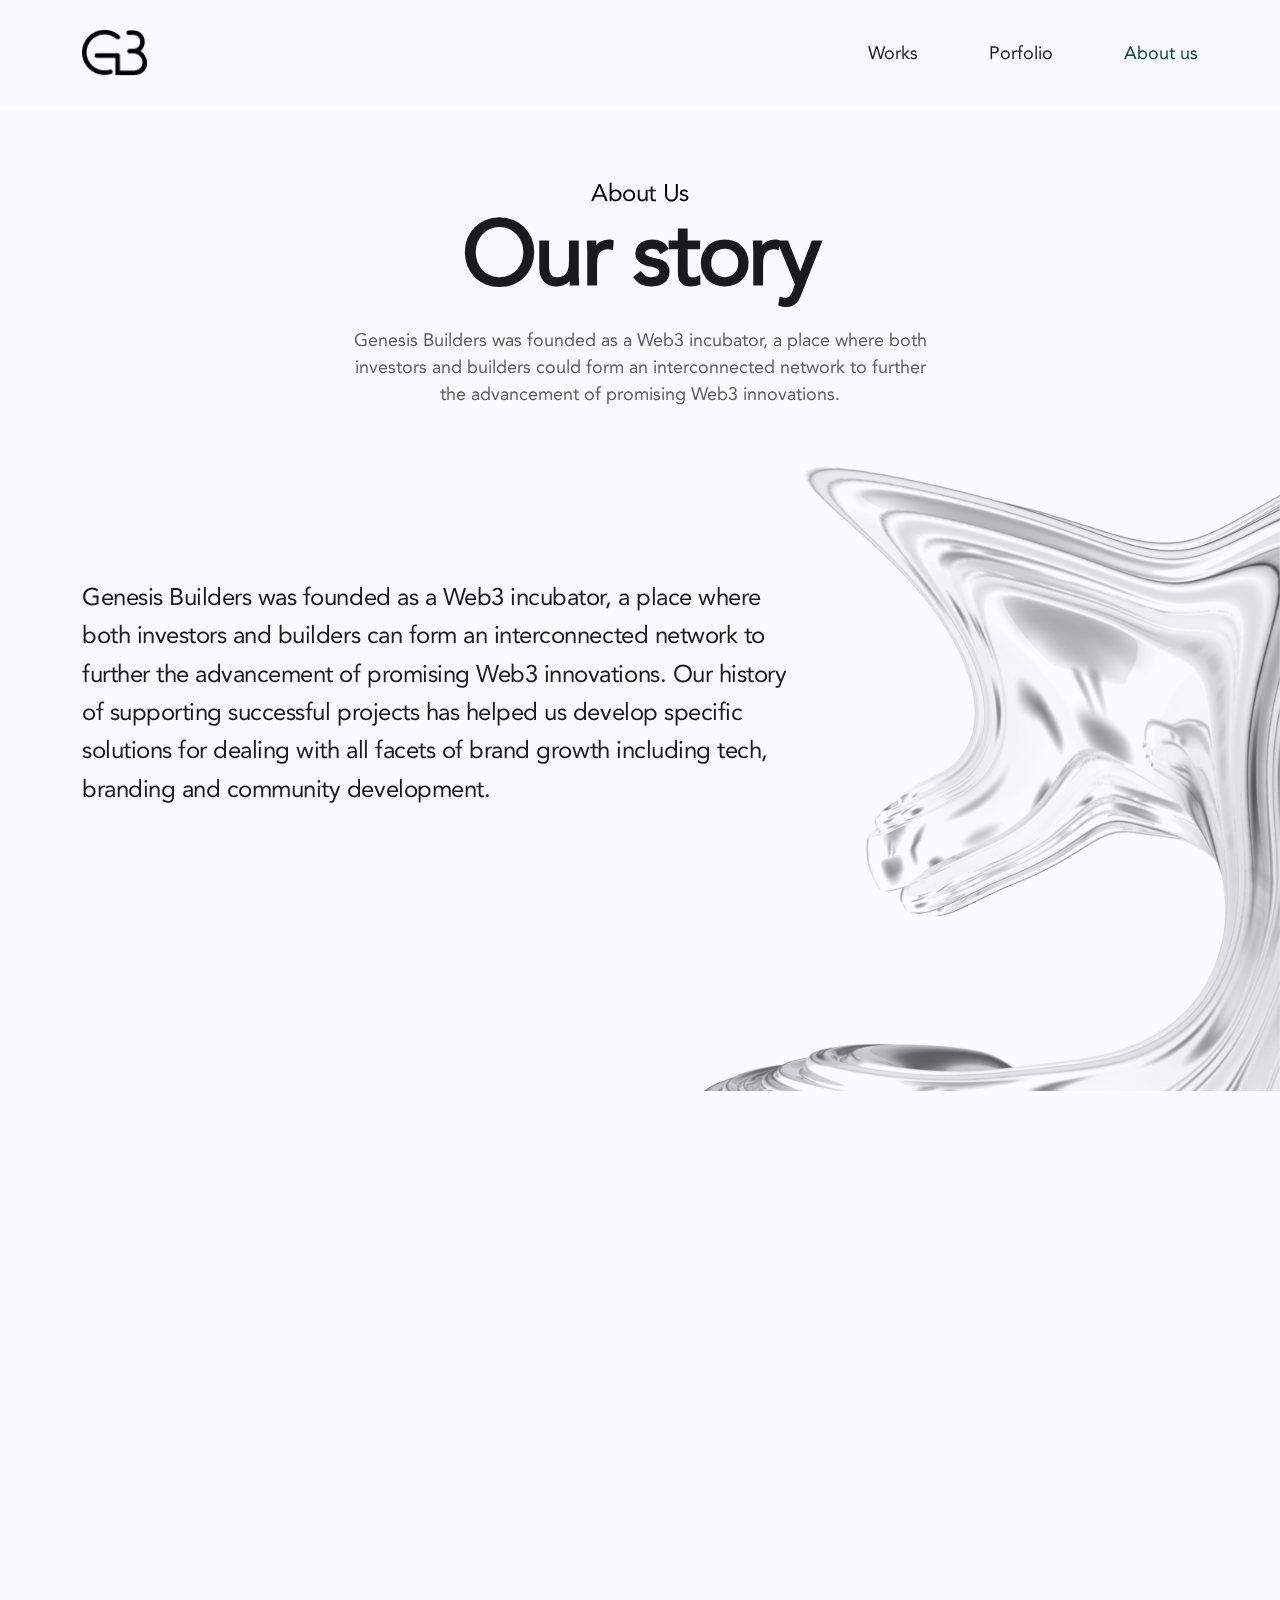
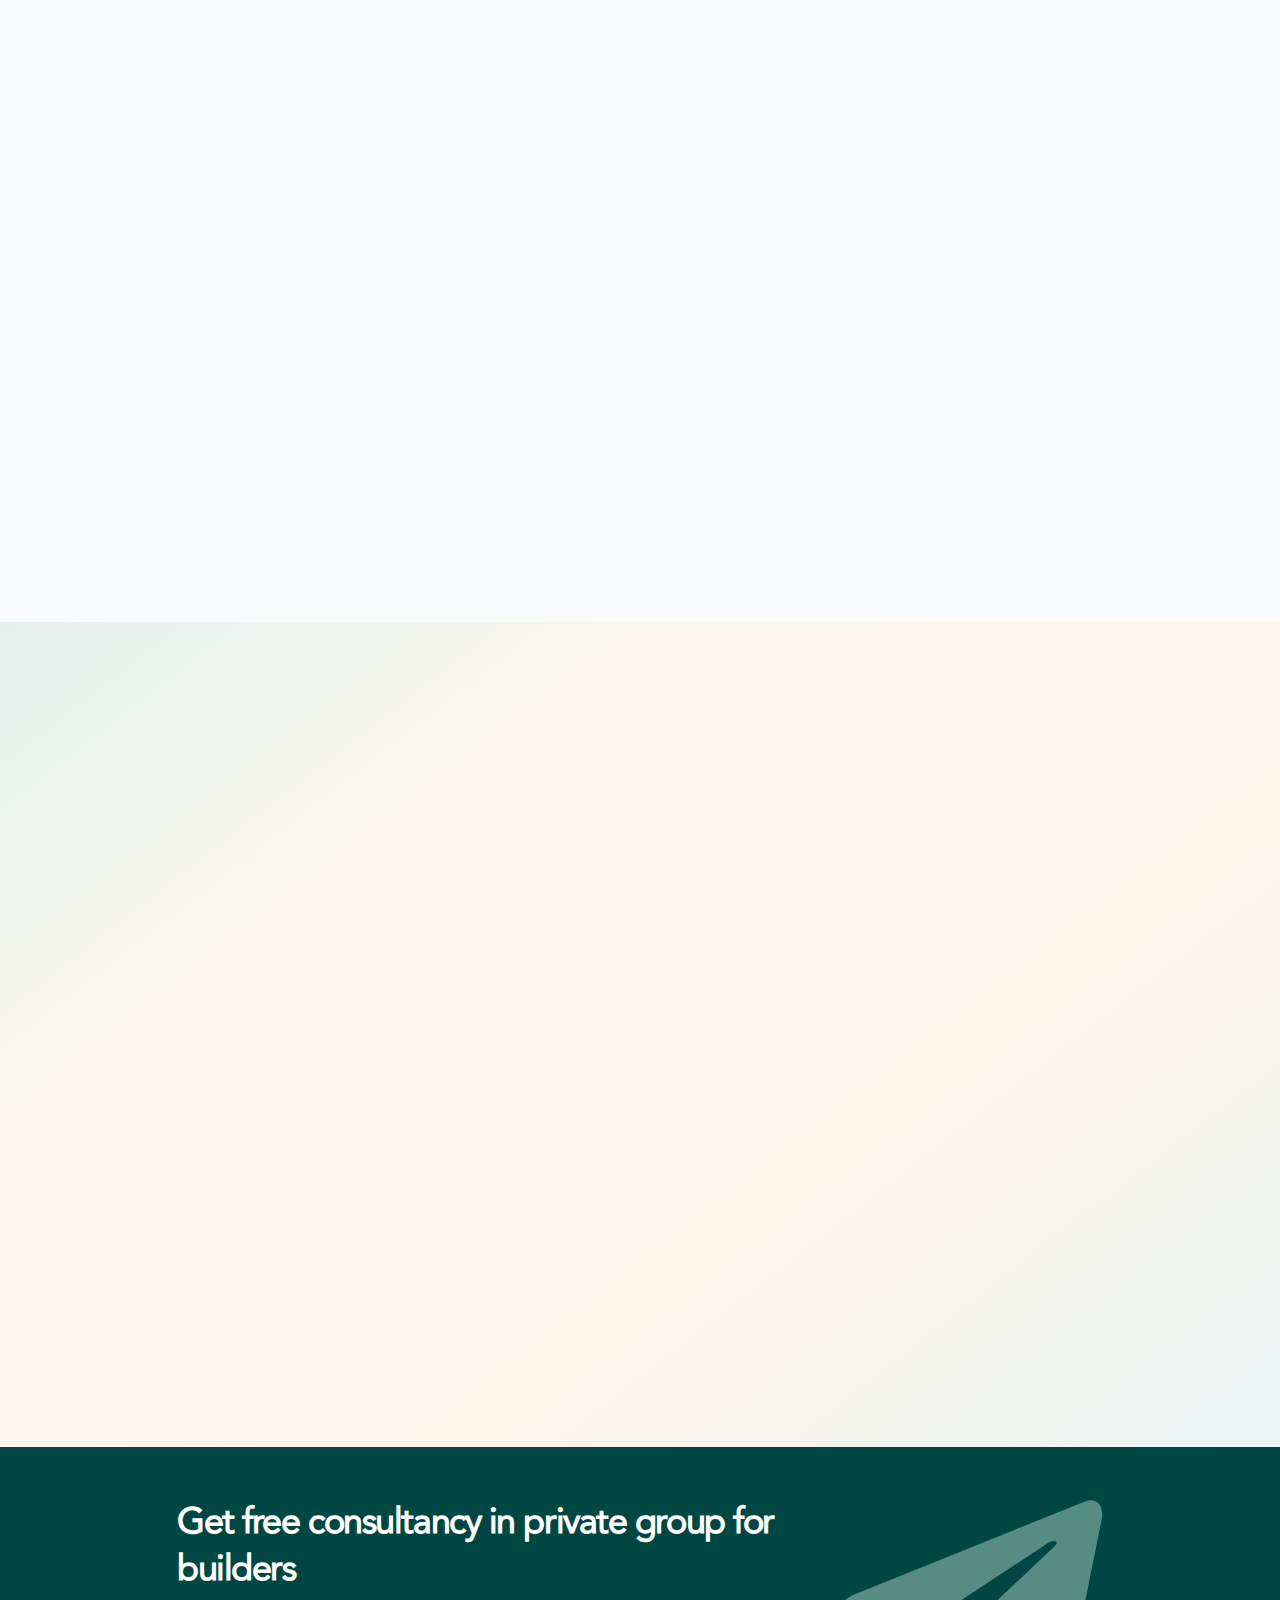
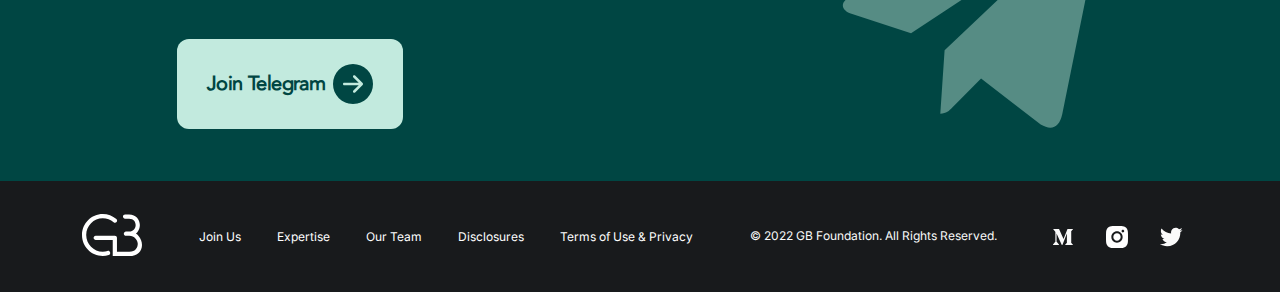
==== about-us.html @ 55c65344 "refactor: clean code" ====
<!DOCTYPE html>
<html lang="en">

<head>
  <meta charset="utf-8" />
  <link href="favicon.ico" rel="icon" />
  <title>About - GB Foundation</title>
  <!-- Search Engine -->
  <meta
    content="Genesis Builders is here to assist every type of enterprise, from the most promising start-ups to top brands and businesses in the world, with the next evolution of consumer behavior."
    name="description"
  />
  <meta content="https://gb-foundation.vercel.app/opengraph.png" name="image" />
  <!-- Schema.org for Google -->
  <meta content="GB Foundation" itemprop="name" />
  <meta
    content="Genesis Builders is here to assist every type of enterprise, from the most promising start-ups to top brands and businesses in the world, with the next evolution of consumer behavior."
    itemprop="description"
  />
  <meta content="https://gb-foundation.vercel.app/opengraph.png" itemprop="image" />
  <!-- Open Graph general (Facebook, Pinterest & Google+) -->
  <meta content="GB Foundation" name="og:title" />
  <meta
    content="Genesis Builders is here to assist every type of enterprise, from the most promising start-ups to top brands and businesses in the world, with the next evolution of consumer behavior."
    name="og:description"
  />
  <meta content="https://gb-foundation.vercel.app/opengraph.png" name="og:image" />
  <meta content="https://gb-foundation.vercel.app/" name="og:url" />
  <meta content="GB Foundation" name="og:site_name" />
  <meta content="en_US" name="og:locale" />
  <meta content="website" name="og:type" />
  <meta content="@gbfoundation" name="twitter:site">
  <meta content="summary_large_image" name="twitter:card">
  <meta content="GB Foundation" name="twitter:title">
  <meta
    content="Genesis Builders is here to assist every type of enterprise, from the most promising start-ups to top brands and businesses in the world, with the next evolution of consumer behavior."
    name="twitter:description"
  >
  <meta content="https://gb-foundation.vercel.app/opengraph.png" name="twitter:image">
  <meta content="401785937034606" name="fb:app_id" />
  <meta content="width=device-width, initial-scale=1" name="viewport" />
  <meta content="#fff" name="theme-color" />
  <link href="logo192.png" rel="apple-touch-icon" />
  <link href="https://cdn.jsdelivr.net/npm/bootstrap@5.2.0/dist/css/bootstrap.min.css" rel="stylesheet" />
  <link href="https://fonts.cdnfonts.com/css/avenir" rel="stylesheet" />
  <link
    href="https://fonts.googleapis.com/css2?family=Inter:wght@300;400;500;600;700;800;900&amp;display=swap"
    rel="stylesheet"
  />
  <link href="assets/plugins/aos/aos.css" rel="stylesheet" />
  <link href="assets/plugins/slick/slick.css" rel="stylesheet" />
  <link href="assets/plugins/slick/slick-theme.css" rel="stylesheet" />
  <link href="assets/fonts/Avenir/style.css" rel="stylesheet" />
  <link href="assets/css/style.css" rel="stylesheet" />
  <!-- Google tag (gtag.js) -->
  <script async src="https://www.googletagmanager.com/gtag/js?id=G-9VPZ864VEZ"></script>
  <script>
    window.dataLayer = window.dataLayer || [];

    function gtag() {
      dataLayer.push(arguments);
    }

    gtag('js', new Date());
    gtag('config', 'G-9VPZ864VEZ');
  </script>
</head>


<body>
<!-- begin loader -->
<div class="gb-loader-wrapper" id="GBLoader">
  <div class="gb-loader-element"></div>
  <div class="gb-loader-element"></div>
  <div class="gb-loader-element"></div>
  <div class="gb-loader-text">Loading…</div>
  <div class="gb-loader-large-square"></div>
</div>
<!-- end loader -->

<!-- begin header -->
<header class="gb-header">
  <div class="container d-flex align-items-center justify-content-between">
    <a class="gb-brand" href="index.html">
      <img alt="GB Foundation" src="assets/images/logo.png" />
    </a>
    <div class="gb-header-toggle">
      <span></span>
      <span></span>
      <span></span>
      <span></span>
    </div>
    <div class="gb-header-menu">
      <ul>
        <li><a href="works.html">Works</a></li>
        <li><a href="portfolio.html">Porfolio</a></li>
        <li><a class="active" href="about-us.html">About us</a></li>
      </ul>
    </div>
  </div>
</header>
<!-- end header -->

<!-- begin main -->
<main class="gb-main">
  <div class="gb-page-content gb-about-us">
    <div class="gb-page-banner">
      <div class="container">
        <div class="gb-page-subtitle" data-aos="fade-up">About Us</div>
        <h1 class="gb-page-title" data-aos="fade-up" data-aos-delay="100">Our story</h1>
        <div class="gb-page-description" data-aos="fade-up" data-aos-delay="200">Genesis Builders was founded as a Web3
          incubator, a place where
          both
          investors and builders could form an interconnected network to further the advancement of
          promising
          Web3 innovations.
        </div>
      </div>
    </div>
    <div class="gb-au-story">
      <div class="container">
        <div class="gb-au-story-body" data-aos="fade-up">
          Genesis Builders was founded as a Web3 incubator, a place where both investors and builders can
          form
          an
          interconnected network to further the advancement of promising Web3 innovations.
          Our history of supporting successful projects has helped us develop specific solutions for
          dealing
          with
          all facets of brand growth including tech, branding and community development.
        </div>
      </div>
    </div>
    <div class="gb-au-content">
      <div class="gb-au-fynbm">
        <div class="container">
          <div class="row">
            <div class="col-lg-6 order-lg-1 order-2">
              <div class="gb-au-title" data-aos="fade-up">Find your next big move</div>
              <div class="gb-au-body" data-aos="fade-up" data-aos-delay="100">Genesis Builders is here to build brands
                that represent
                creativity,
                innovation and bring user benefit through investment and comprehensive support
                services
                from technological development to maintenance. Driven through brand promotion for
                projects that will be, and are on the market currently.
              </div>
            </div>
            <div class="col-lg-6 order-lg-2 order-1">
              <img
                alt="Find your next big move" class="gb-au-image" data-aos="fade-up"
                data-aos-delay="200"
                src="assets/images/about-us/find-your-next-big-move.svg"
              />
            </div>
          </div>

        </div>
      </div>

      <div class="gb-au-nstdao">
        <div class="container">
          <div class="row">
            <div class="col-lg-6">
              <img
                alt="Milestone 1: Media DAO" class="gb-au-image" data-aos="fade-up"
                src="assets/images/about-us/next-step-towards-DAO.svg"
              />
            </div>
            <div class="col-lg-6 ps-lg-5">
              <div class="gb-au-title" data-aos="fade-up" data-aos-delay="100">Milestone 1: Media DAO</div>
              <div class="gb-au-body" data-aos="fade-up" data-aos-delay="200">Media DAO makes it possible for creators
                to work and monetize collaboratively. Coming soon in 2022.
              </div>
            </div>
          </div>
        </div>
      </div>

      <div class="gb-au-teams">
        <div class="container">
          <div class="gb-au-teams-title" data-aos="fade-up"><span>Our Team</span></div>
          <div class="row">
            <div class="col-lg-3 col-md-6 mb-lg-0 mb-5">
              <div class="gb-au-team" data-aos="fade-up" data-aos-delay="100">
                <div class="gb-au-team-image">
                  <div class="gb-au-team-avatar">
                    <img alt="MINH DOAN" src="assets/images/teams/minh-doan.jpg" />
                  </div>
                </div>
                <div class="gb-au-team-name">MINH DOAN</div>
                <div class="gb-au-team-title">Co-Founder</div>
                <div class="gb-au-team-bio">Founder at MassBit, Co-founder of Codelight, ex-Co-founder of Harmony ONE,
                  ex-Googler.
                </div>
                <div class="gb-au-team-contact">
                  <a href="https://www.linkedin.com/in/daywednes/" target="_blank">
                    <img alt="linkedin" src="assets/images/icons/linkedin.svg" />
                  </a>
                </div>
              </div>
            </div>

            <div class="col-lg-3 col-md-6 mb-lg-0 mb-5">
              <div class="gb-au-team" data-aos="fade-up" data-aos-delay="200">
                <div class="gb-au-team-image">
                  <div class="gb-au-team-avatar">
                    <img alt="CHAO MA" src="assets/images/teams/chao-ma.jpg" />
                  </div>
                </div>
                <div class="gb-au-team-name">CHAO MA</div>
                <div class="gb-au-team-title">Co-Founder</div>
                <div class="gb-au-team-bio">Privacy and Scaling at Ethereum Foundation, CTO of deeper network,
                  ex-Amazoner
                </div>
                <div class="gb-au-team-contact">
                  <a href="https://www.linkedin.com/in/mc8305/" target="_blank">
                    <img alt="linkedin" src="assets/images/icons/linkedin.svg" />
                  </a>
                </div>
              </div>
            </div>

            <div class="col-lg-3 col-md-6 mb-md-0 mb-5">
              <div class="gb-au-team" data-aos="fade-up" data-aos-delay="300">
                <div class="gb-au-team-image">
                  <div class="gb-au-team-avatar">
                    <img alt="KATE P." src="assets/images/teams/kate.jpg" />
                  </div>
                </div>
                <div class="gb-au-team-name">KATE P.</div>
                <div class="gb-au-team-title">Co-Founder</div>
                <div class="gb-au-team-bio">Marketing Manager of MassBit, Partnership at Codelight</div>
                <div class="gb-au-team-contact">
                  <a href="https://www.linkedin.com/in/kate-pham-trinh-10a031131/" target="_blank">
                    <img alt="linkedin" src="assets/images/icons/linkedin.svg" />
                  </a>
                </div>
              </div>
            </div>

            <div class="col-lg-3 col-md-6">
              <div class="gb-au-team" data-aos="fade-up" data-aos-delay="400">
                <div class="gb-au-team-image">
                  <div class="gb-au-team-avatar">
                    <img alt="RONGJIAN LAN" src="assets/images/teams/rongjian-lan.jpg" />
                  </div>
                </div>
                <div class="gb-au-team-name">RONGJIAN LAN</div>
                <div class="gb-au-team-title">Co-Founder</div>
                <div class="gb-au-team-bio">CTO and Co-founder at Harmony ONE, ex-Googler</div>
                <div class="gb-au-team-contact">
                  <a href="https://www.linkedin.com/in/rongjianlan/" target="_blank">
                    <img alt="linkedin" src="assets/images/icons/linkedin.svg" />
                  </a>
                </div>
              </div>
            </div>
          </div>
        </div>
      </div>
    </div>
  </div>
</main>
<!-- end main -->

<!-- begin footer -->
<footer class="gb-footer">
  <div class="gb-footer-top">
    <div class="container">
      <div class="row justify-content-center align-items-center">
        <div class="col-lg-7 col-md-9">
          <h3>Get free consultancy in private group for builders</h3>
          <a href="https://t.me/genesisbuilderscommunity" target="_blank">
            <span>Join Telegram</span>
            <svg
              fill="none" height="40" viewBox="0 0 40 40" width="40"
              xmlns="http://www.w3.org/2000/svg"
            >
              <g clip-path="url(#clip0_755_1672)">
                <path
                  d="M20 -8.74228e-07C25.3043 -1.10609e-06 30.3914 2.10713 34.1421 5.85786C37.8929 9.60859 40 14.6957 40 20C40 25.3043 37.8929 30.3914 34.1421 34.1421C30.3914 37.8929 25.3043 40 20 40C14.6957 40 9.60859 37.8929 5.85786 34.1421C2.10714 30.3914 -6.42368e-07 25.3043 -8.74228e-07 20C-1.10609e-06 14.6957 2.10714 9.60859 5.85786 5.85786C9.60859 2.10714 14.6957 -6.42368e-07 20 -8.74228e-07ZM11.25 18.75C10.9185 18.75 10.6005 18.8817 10.3661 19.1161C10.1317 19.3505 10 19.6685 10 20C10 20.3315 10.1317 20.6495 10.3661 20.8839C10.6005 21.1183 10.9185 21.25 11.25 21.25L25.7325 21.25L20.365 26.615C20.1303 26.8497 19.9984 27.1681 19.9984 27.5C19.9984 27.8319 20.1303 28.1503 20.365 28.385C20.5997 28.6197 20.9181 28.7516 21.25 28.7516C21.5819 28.7516 21.9003 28.6197 22.135 28.385L29.635 20.885C29.7514 20.7689 29.8438 20.6309 29.9068 20.4791C29.9698 20.3272 30.0022 20.1644 30.0022 20C30.0022 19.8356 29.9698 19.6728 29.9068 19.5209C29.8438 19.3691 29.7514 19.2311 29.635 19.115L22.135 11.615C21.9003 11.3803 21.5819 11.2484 21.25 11.2484C20.9181 11.2484 20.5997 11.3803 20.365 11.615C20.1303 11.8497 19.9984 12.1681 19.9984 12.5C19.9984 12.8319 20.1303 13.1503 20.365 13.385L25.7325 18.75L11.25 18.75Z"
                  fill="#004643"
                />
              </g>
              <defs>
                <clipPath id="clip0_755_1672">
                  <rect
                    fill="white" height="40" transform="translate(0 40) rotate(-90)"
                    width="40"
                  />
                </clipPath>
              </defs>
            </svg>
          </a>
        </div>
        <div class="col-lg-3 col-md-3 d-md-block d-none">
          <img alt="telegram" class="img-fluid" src="assets/images/telegram.svg" />
        </div>
      </div>
    </div>
  </div>
  <div class="gb-footer-bottom">
    <div class="container">
      <div class="gb-footer-bottom-inner">
        <div class="gb-footer-logo">
          <img alt="GB" src="assets/images/logo-sm-white.svg" />
        </div>
        <div class="gb-footer-menu">
          <ul>
            <li><a href="#">Join Us</a></li>
            <li><a href="#">Expertise</a></li>
            <li><a href="#">Our Team</a></li>
            <li><a href="#">Disclosures</a></li>
            <li><a href="#">Terms of Use & Privacy</a></li>
          </ul>
        </div>
        <div class="gb-footer-copyright">
          © 2022 GB Foundation. All Rights Reserved.
        </div>
        <div class="gb-footer-socials">
          <ul>
            <li>
              <a href="https://medium.com/@genesisbuilders.web3" target="_blank">
                <img alt="medium" src="assets/images/icons/medium.svg" />
              </a>
            </li>
            <li>
              <a href="https://www.instagram.com/thegb.xyz/ " target="_blank">
                <img alt="instagram" src="assets/images/icons/instagram.svg" />
              </a>
            </li>
            <li>
              <a href="https://twitter.com/GBFoundationHQ" target="_blank">
                <img alt="twitter" src="assets/images/icons/twitter.svg" />
              </a>
            </li>
          </ul>
        </div>
      </div>
    </div>
  </div>
</footer>
<!-- end footer -->
<script src="https://cdn.jsdelivr.net/npm/bootstrap@5.2.0/dist/js/bootstrap.bundle.min.js"></script>
<script src="assets/plugins/jquery/jquery.min.js"></script>
<script src="assets/plugins/aos/aos.js"></script>
<script src="assets/plugins/slick/slick.min.js"></script>
<script src="assets/js/script.js"></script>
</body>

</html>
---- assets/fonts/Avenir/style.css ----
@font-face {
  font-family: "Avenir";
  font-style: normal;
  font-weight: normal;
  src: local("Avenir"), url("Avenir.woff") format("woff");
}
---- assets/css/style.css ----
.gb-title {
    font-family: "Avenir", sans-serif;
    color: #1a051d;
    font-weight: 800;
    letter-spacing: -0.03em;
}

.gb-title.large {
    font-size: 62px;
    line-height: 62px;
    margin-bottom: 15px;
}

.gb-title.medium {
    font-size: 44px;
    line-height: 120%;
    margin-bottom: 10px;
}

h1,
.h1,
.gb-h1 {
    font-family: "Avenir", sans-serif;
    color: #1a051d;
    font-weight: 900;
    font-size: 36px;
    line-height: 130%;
    letter-spacing: -0.04em;
    margin-bottom: 6px;
}

h2,
.h2,
.gb-h2 {
    font-family: "Avenir", sans-serif;
    color: #1a051d;
    font-weight: 900;
    font-size: 24px;
    line-height: 120%;
    letter-spacing: -0.02em;
    margin-bottom: 12px;
}

h3,
.h3,
.gb-h3 {
    font-family: "Avenir", sans-serif;
    color: #1a051d;
    font-weight: 800;
    font-size: 20px;
    line-height: 26px;
    letter-spacing: -0.03em;
    margin-bottom: 13px;
}

body,
.gb-text {
    font-family: "Avenir", sans-serif;
    color: #1a051d;
    font-weight: 400;
    font-size: 18px;
    line-height: 150%;
}

.gb-text-2 {
    font-family: "Avenir", sans-serif;
    color: #1a051d;
    font-weight: 500;
    font-size: 14px;
    line-height: 20px;
}

.gb-small-text {
    font-family: "Avenir", sans-serif;
    color: #1a051d;
    font-weight: 400;
    font-size: 12px;
    line-height: 13px;
}

.gb-caption-text {
    font-family: "Avenir", sans-serif;
    color: #1a051d;
    font-weight: 500;
    font-size: 12px;
    line-height: 16px;
}

.gb-header {
    position: fixed;
    top: 0;
    left: 0;
    width: 100%;
    z-index: 999;
    background: rgba(255, 255, 255, 0.2);
    border-bottom: 1px solid #ffffff;
    -webkit-backdrop-filter: blur(10px);
    backdrop-filter: blur(10px);
    padding: 23px 0;
}

@media (max-width: 767px) {
    .gb-header {
        padding: 15px 0;
    }
}

.gb-header .gb-brand {
    z-index: 999;
}

.gb-header .gb-brand img {
    height: 60px;
}

@media (max-width: 767px) {
    .gb-header .gb-brand img {
        height: 50px;
    }
}

.gb-header .gb-header-toggle {
    display: none;
    width: 32px;
    height: 22px;
    position: relative;
    transform: rotate(0deg);
    transition: 0.5s ease-in-out;
    cursor: pointer;
    z-index: 999;
}

.gb-header .gb-header-toggle.open span:nth-child(1) {
    top: 10px;
    width: 0%;
    left: 50%;
}

.gb-header .gb-header-toggle.open span:nth-child(2) {
    transform: rotate(45deg);
}

.gb-header .gb-header-toggle.open span:nth-child(3) {
    transform: rotate(-45deg);
}

.gb-header .gb-header-toggle.open span:nth-child(4) {
    top: 10px;
    width: 0%;
    left: 50%;
}

.gb-header .gb-header-toggle span {
    display: block;
    position: absolute;
    height: 2px;
    width: 100%;
    background: #181a1c;
    border-radius: 2px;
    opacity: 1;
    left: 0;
    transform: rotate(0deg);
    transition: 0.25s ease-in-out;
}

.gb-header .gb-header-toggle span:nth-child(1) {
    top: 0px;
}

.gb-header .gb-header-toggle span:nth-child(2), .gb-header .gb-header-toggle span:nth-child(3) {
    top: 10px;
}

.gb-header .gb-header-toggle span:nth-child(4) {
    top: 20px;
}

@media (max-width: 767px) {
    .gb-header .gb-header-toggle {
        display: block;
    }
}

.gb-header .gb-header-menu {
    display: inline-flex;
}

@media (max-width: 767px) {
    .gb-header .gb-header-menu {
        position: fixed;
        top: 0px;
        left: 0;
        width: 100vw;
        height: 100vh;
        z-index: 998;
        transform: translateX(100%);
        transition: all ease-in-out 0.3s;
        background-color: #fff;
        justify-content: center;
        padding: 180px 0;
    }

    .gb-header .gb-header-menu ul {
        flex-direction: column;
        max-width: 540px;
    }

    .gb-header .gb-header-menu ul li {
        margin: 10px 0 !important;
    }

    .gb-header .gb-header-menu.show {
        transform: translateX(0);
    }
}

.gb-header .gb-header-menu ul {
    list-style: none;
    padding-left: 0;
    margin-bottom: 0;
    display: inline-flex;
    align-items: center;
}

.gb-header .gb-header-menu ul li:not(:last-child) {
    margin-right: 71px;
}

.gb-header .gb-header-menu ul li a {
    font-weight: 400;
    font-size: 18px;
    line-height: 150%;
    color: #181a1c;
    text-decoration: none;
    transition: all ease-in-out 0.3s;
}

.gb-header .gb-header-menu ul li a.active, .gb-header .gb-header-menu ul li a:hover {
    color: #004643;
}

.gb-footer .gb-footer-top {
    padding: 52.35px 0;
    background: #004643;
}

.gb-footer .gb-footer-top h3 {
    font-weight: 900;
    font-size: 36px;
    line-height: 130%;
    letter-spacing: -0.04em;
    color: #ffffff;
    margin-bottom: 46px;
}

@media (max-width: 1199px) {
    .gb-footer .gb-footer-top h3 {
        font-size: 30px;
    }
}

@media (max-width: 991px) {
    .gb-footer .gb-footer-top h3 {
        font-size: 28px;
        margin-bottom: 30px;
    }
}

@media (max-width: 576px) {
    .gb-footer .gb-footer-top h3 {
        font-size: 24px;
        margin-bottom: 24px;
    }
}

.gb-footer .gb-footer-top a {
    background: #c2eade;
    border-radius: 12px;
    display: inline-flex;
    align-items: center;
    padding: 25px 30px;
    font-weight: 900;
    font-size: 20px;
    line-height: 22px;
    letter-spacing: -0.03em;
    color: #004643;
    transition: all ease-in-out 0.3s;
    text-decoration: none;
}

@media (max-width: 576px) {
    .gb-footer .gb-footer-top a {
        padding-top: 10px;
        padding-bottom: 10px;
    }

    .gb-footer .gb-footer-top a svg {
        height: 18px;
        width: auto;
    }
}

.gb-footer .gb-footer-top a svg {
    margin-left: 8px;
}

.gb-footer .gb-footer-bottom {
    padding: 27px 0 29px;
    background: #181a1c;
}

.gb-footer .gb-footer-bottom .gb-footer-bottom-inner {
    display: flex;
    flex-wrap: wrap;
    align-items: center;
    justify-content: space-between;
}

.gb-footer .gb-footer-bottom .gb-footer-bottom-inner ul {
    padding-left: 0;
    margin-bottom: 0;
    display: inline-flex;
    align-items: center;
    list-style: none;
}

@media (max-width: 1199px) {
    .gb-footer .gb-footer-bottom .gb-footer-bottom-inner .gb-footer-logo {
        width: 20%;
    }
}

@media (max-width: 1199px) {
    .gb-footer .gb-footer-bottom .gb-footer-bottom-inner .gb-footer-menu {
        width: 80%;
        text-align: right;
    }

    .gb-footer .gb-footer-bottom .gb-footer-bottom-inner .gb-footer-menu ul {
        justify-content: flex-end;
    }
}

@media (max-width: 767px) {
    .gb-footer .gb-footer-bottom .gb-footer-bottom-inner .gb-footer-menu {
        width: 100%;
        text-align: left;
        margin: 10px 0;
    }
}

@media (max-width: 767px) {
    .gb-footer .gb-footer-bottom .gb-footer-bottom-inner .gb-footer-menu ul {
        justify-content: flex-start;
    }
}

@media (max-width: 576px) {
    .gb-footer .gb-footer-bottom .gb-footer-bottom-inner .gb-footer-menu ul {
        margin: 15px 0;
        flex-direction: column;
        align-items: flex-start;
    }
}

@media (max-width: 767px) {
    .gb-footer .gb-footer-bottom .gb-footer-bottom-inner .gb-footer-menu ul li:first-child a {
        padding-left: 0;
    }
}

.gb-footer .gb-footer-bottom .gb-footer-bottom-inner .gb-footer-menu ul li a {
    text-decoration: none;
    padding: 10px 18px;
    font-family: "Inter", sans-serif;
    font-weight: 400;
    font-size: 12px;
    line-height: 15px;
    color: #ffffff;
    white-space: nowrap;
}

@media (max-width: 576px) {
    .gb-footer .gb-footer-bottom .gb-footer-bottom-inner .gb-footer-menu ul li a {
        padding: 0;
    }
}

.gb-footer .gb-footer-bottom .gb-footer-bottom-inner .gb-footer-copyright {
    font-family: "Inter", sans-serif;
    font-weight: 400;
    font-size: 12px;
    line-height: 15px;
    color: #fafafa;
}

@media (max-width: 1199px) {
    .gb-footer .gb-footer-bottom .gb-footer-bottom-inner .gb-footer-copyright {
        width: 70%;
        padding-top: 10px;
    }
}

@media (max-width: 576px) {
    .gb-footer .gb-footer-bottom .gb-footer-bottom-inner .gb-footer-copyright {
        width: 100%;
        margin-bottom: 10px;
    }
}

@media (max-width: 1199px) {
    .gb-footer .gb-footer-bottom .gb-footer-bottom-inner .gb-footer-socials {
        text-align: right;
        width: 30%;
    }

    .gb-footer .gb-footer-bottom .gb-footer-bottom-inner .gb-footer-socials ul {
        justify-content: flex-end;
    }
}

@media (max-width: 576px) {
    .gb-footer .gb-footer-bottom .gb-footer-bottom-inner .gb-footer-socials {
        width: 100%;
        text-align: left;
    }
}

@media (max-width: 576px) {
    .gb-footer .gb-footer-bottom .gb-footer-bottom-inner .gb-footer-socials ul li:first-child a {
        margin-left: 0;
    }
}

.gb-footer .gb-footer-bottom .gb-footer-bottom-inner .gb-footer-socials ul li a {
    text-decoration: none;
    margin: 0 15px;
}

.gb-footer .gb-footer-bottom .gb-footer-bottom-inner .gb-footer-socials ul li a:hover img {
    transform: scale(1.1);
}

.gb-footer .gb-footer-bottom .gb-footer-bottom-inner .gb-footer-socials ul li a img {
    transform-origin: center center;
    transition: all ease-in-out 0.3s;
}

.gb-page-content {
    background-color: #fafbfd;
    padding-top: 107px;
}

@media (max-width: 767px) {
    .gb-page-content {
        padding-top: 81px;
    }
}

.gb-page-banner {
    padding-top: 73px;
    padding-bottom: 160px;
}

@media (max-width: 767px) {
    .gb-page-banner {
        padding-bottom: 80px;
    }
}

.gb-page-banner .gb-page-subtitle {
    font-family: "Avenir", sans-serif;
    color: #1a051d;
    font-weight: 500;
    font-size: 24px;
    line-height: 120%;
    letter-spacing: -0.02em;
    color: #000;
    margin-bottom: 16px;
    text-align: center;
}

.gb-page-banner .gb-page-title {
    font-family: "Avenir", sans-serif;
    color: #1a051d;
    font-weight: 800;
    font-size: 90px;
    line-height: 62px;
    text-align: center;
    letter-spacing: -0.03em;
    color: #181a1c;
    margin-bottom: 40px;
}

@media (max-width: 767px) {
    .gb-page-banner .gb-page-title {
        font-size: 60px;
    }
}

.gb-page-banner .gb-page-description {
    font-family: "Avenir", sans-serif;
    color: #1a051d;
    font-weight: 400;
    font-size: 18px;
    line-height: 150%;
    text-align: center;
    color: #595e65;
    width: 708px;
    max-width: 100%;
    margin-left: auto;
    margin-right: auto;
}

.gb-homepage {
    padding-top: 0;
}

.gb-homepage .gb-section-title {
    position: relative;
    font-weight: 800;
    font-size: 62px;
    line-height: 62px;
    letter-spacing: -0.03em;
    color: #181a1c;
    margin-bottom: 40px;
    text-align: center;
}

@media (max-width: 767px) {
    .gb-homepage .gb-section-title {
        font-size: 42px;
    }
}

.gb-homepage .gb-section-title::before {
    content: "";
    position: absolute;
    bottom: -16px;
    left: 50%;
    transform: translateX(-50%);
    width: 200px;
    height: 3px;
    background: #181a1c;
}

@media (max-width: 767px) {
    .gb-homepage .gb-section-title::before {
        height: 2px;
        width: 100px;
    }
}

.gb-homepage .gb-section-description {
    font-weight: 500;
    font-size: 18px;
    line-height: 32px;
    text-align: center;
    color: #595e65;
    margin-bottom: 42px;
}

.gb-homepage .gb-hp-banner {
    padding: 239px 0 93px;
    position: relative;
    text-align: center;
    font-weight: 500;
    font-size: 24px;
    line-height: 33px;
    color: #595e65;
    overflow: hidden;
}

@media (max-width: 767px) {
    .gb-homepage .gb-hp-banner {
        padding: 150px 0;
    }
}

.gb-homepage .gb-hp-banner::before {
    width: 755px;
    height: 827px;
    content: "";
    position: absolute;
    top: 0;
    left: 0;
    background-image: url(../images/banner-bg.png);
    mix-blend-mode: difference;
}

.gb-homepage .gb-hp-banner * {
    position: relative;
}

.gb-homepage .gb-hp-banner h1 {
    font-weight: 800;
    font-size: 108px;
    line-height: 115px;
    letter-spacing: -0.03em;
    color: #181a1c;
    margin-bottom: 18px;
    width: 766px;
    max-width: 100%;
    margin-left: auto;
    margin-right: auto;
}

@media (max-width: 767px) {
    .gb-homepage .gb-hp-banner h1 {
        font-size: 65px;
        line-height: 1.3;
    }
}

.gb-homepage .gb-hp-story {
    padding: 264px 0 94px;
    position: relative;
}

@media (max-width: 767px) {
    .gb-homepage .gb-hp-story {
        padding-top: 80px;
    }
}

.gb-homepage .gb-hp-story::before {
    content: "";
    position: absolute;
    top: 0;
    left: 0;
    width: 100%;
    height: 100%;
    background-image: url(../images/about-us/bg.svg);
    background-size: auto 100%;
    background-position: bottom right;
    mix-blend-mode: difference;
    background-repeat: no-repeat;
}

@media (max-width: 767px) {
    .gb-homepage .gb-hp-story::before {
        opacity: 0.3;
    }
}

.gb-homepage .gb-hp-story * {
    position: relative;
}

.gb-homepage .gb-hp-story .gb-hp-story-title {
    font-weight: 900;
    font-size: 36px;
    line-height: 130%;
    letter-spacing: -0.04em;
    color: #000;
    margin-bottom: 35px;
    width: 782px;
    max-width: 100%;
}

.gb-homepage .gb-hp-story .gb-hp-story-body {
    font-weight: 500;
    font-size: 18px;
    line-height: 26px;
    color: #595e65;
    width: 562px;
    max-width: 100%;
}

.gb-homepage .gb-hp-expertise {
    padding: 92px 0 63px;
}

@media (max-width: 767px) {
    .gb-homepage .gb-hp-expertise {
        padding-bottom: 0;
    }
}

.gb-homepage .gb-hp-expertise .gb-section-description {
    width: 645px;
    max-width: 100%;
    margin-left: auto;
    margin-right: auto;
    margin-bottom: 51px;
}

.gb-homepage .gb-hp-expertise .gb-hp-expertise-action {
    margin-bottom: 83px;
    text-align: center;
}

.gb-homepage .gb-hp-expertise .gb-hp-expertise-action a {
    display: inline-flex;
    padding: 34px 30px;
    font-weight: 900;
    font-size: 20px;
    line-height: 22px;
    letter-spacing: -0.03em;
    color: #ffffff;
    text-decoration: none;
    background: #004643;
    border-radius: 12px;
    transition: all ease-in-out 0.3s;
}

.gb-homepage .gb-hp-expertise .row {
    --bs-gutter-x: 16px;
}

.gb-homepage .gb-hp-expertise .gb-hp-expertise-item {
    border-radius: 8px;
    padding: 50px 40px;
    display: flex;
    flex-direction: column;
    align-items: flex-start;
    justify-content: center;
    transition: all ease-in-out 0.3s;
    min-height: 387px;
    position: relative;
}

.gb-homepage .gb-hp-expertise .gb-hp-expertise-item::before, .gb-homepage .gb-hp-expertise .gb-hp-expertise-item::after {
    border-radius: 8px;
    width: 100%;
    height: 100%;
    content: "";
    position: absolute;
    top: 0;
    left: 0;
}

.gb-homepage .gb-hp-expertise .gb-hp-expertise-item::before {
    mix-blend-mode: luminosity;
}

.gb-homepage .gb-hp-expertise .gb-hp-expertise-item::after {
    bottom: 0;
    left: 0;
    top: auto;
    height: 0;
    transition: all ease-in-out 0.3s;
}

.gb-homepage .gb-hp-expertise .gb-hp-expertise-item.style-1::before {
    background: linear-gradient(0deg, rgba(0, 0, 0, 0.5), rgba(0, 0, 0, 0.5)), url(../images/our-expertise/branding.jpg);
    background-size: cover;
}

.gb-homepage .gb-hp-expertise .gb-hp-expertise-item.style-2::before {
    background: linear-gradient(0deg, rgba(0, 0, 0, 0.5), rgba(0, 0, 0, 0.5)), url(../images/our-expertise/community.png);
    background-size: cover;
}

.gb-homepage .gb-hp-expertise .gb-hp-expertise-item.style-3::before {
    background: linear-gradient(0deg, rgba(0, 0, 0, 0.5), rgba(0, 0, 0, 0.5)), url(../images/our-expertise/technology.jpg);
    background-size: cover;
}

.gb-homepage .gb-hp-expertise .gb-hp-expertise-item:hover {
    justify-content: flex-start;
}

.gb-homepage .gb-hp-expertise .gb-hp-expertise-item:hover .gb-hp-expertise-item-title {
    color: #302f2f;
}

.gb-homepage .gb-hp-expertise .gb-hp-expertise-item:hover .gb-hp-expertise-item-description {
    height: auto;
}

.gb-homepage .gb-hp-expertise .gb-hp-expertise-item:hover:after {
    height: 100%;
}

.gb-homepage .gb-hp-expertise .gb-hp-expertise-item.style-1::after {
    background-color: #f1b664;
}

.gb-homepage .gb-hp-expertise .gb-hp-expertise-item.style-2::after {
    background-color: #d25f5a;
}

.gb-homepage .gb-hp-expertise .gb-hp-expertise-item.style-3::after {
    background-color: #a7c9bf;
}

.gb-homepage .gb-hp-expertise .gb-hp-expertise-item * {
    position: relative;
    z-index: 2;
}

.gb-homepage .gb-hp-expertise .gb-hp-expertise-item .gb-hp-expertise-item-title {
    font-weight: 900;
    font-size: 36px;
    line-height: 44px;
    letter-spacing: -0.02em;
    text-transform: uppercase;
    color: #ffffff;
    margin-bottom: 16px;
    transition: all ease-in-out 0.5s;
}

.gb-homepage .gb-hp-expertise .gb-hp-expertise-item .gb-hp-expertise-item-description {
    font-weight: 400;
    font-size: 18px;
    line-height: 150%;
    color: #302f2f;
    transition: all ease-in-out 0.5s;
    height: 0;
    overflow: hidden;
}

.gb-homepage .gb-hp-portfolio {
    padding: 100px 0 60px;
}

@media (max-width: 767px) {
    .gb-homepage .gb-hp-portfolio {
        padding-bottom: 0;
    }
}

.gb-homepage .gb-hp-portfolio .row {
    --bs-gutter-x: 30px;
}

.gb-homepage .gb-hp-portfolio .gb-section-description {
    width: 620px;
    max-width: 100%;
    margin-left: auto;
    margin-right: auto;
    margin-bottom: 50px;
}

.gb-homepage .gb-hp-portfolio .gb-hp-portfolio-more {
    text-align: right;
    margin-bottom: 63px;
}

@media (max-width: 576px) {
    .gb-homepage .gb-hp-portfolio .gb-hp-portfolio-more {
        margin-bottom: 20px;
    }
}

.gb-homepage .gb-hp-portfolio .gb-hp-portfolio-more a {
    text-decoration: none;
    display: inline-flex;
    align-items: center;
    font-weight: 900;
    font-size: 20px;
    line-height: 22px;
    letter-spacing: -0.03em;
    color: #004643;
}

.gb-homepage .gb-hp-portfolio .gb-hp-portfolio-more a:hover svg {
    transform: translateX(10px);
}

.gb-homepage .gb-hp-portfolio .gb-hp-portfolio-more a svg {
    margin-left: 16px;
    transition: all ease-in-out 0.3s;
}

@media (min-width: 576px) {
    .gb-homepage .gb-hp-portfolio .gb-hp-portfolio-slide-wrap {
        margin-right: calc((100vw - 540px) / -2);
    }
}

@media (min-width: 768px) {
    .gb-homepage .gb-hp-portfolio .gb-hp-portfolio-slide-wrap {
        margin-right: calc((100vw - 720px) / -2);
    }
}

@media (min-width: 992px) {
    .gb-homepage .gb-hp-portfolio .gb-hp-portfolio-slide-wrap {
        margin-right: calc((100vw - 960px) / -2);
    }
}

@media (min-width: 1200px) {
    .gb-homepage .gb-hp-portfolio .gb-hp-portfolio-slide-wrap {
        margin-right: calc((100vw - 1140px) / -2);
    }
}

@media (min-width: 1400px) {
    .gb-homepage .gb-hp-portfolio .gb-hp-portfolio-slide-wrap {
        margin-left: -15px;
        margin-right: calc((100vw - 1320px) / -2);
    }
}

@media (max-width: 576px) {
    .gb-homepage .gb-hp-portfolio .gb-hp-portfolio-slide-wrap {
        margin-left: -5px;
    }
}

.gb-homepage .gb-hp-portfolio .gb-hp-portfolio-slide-wrap .gb-hp-portfolio-slide .slick-list {
    padding-left: 0 !important;
}

.gb-homepage .gb-hp-portfolio .gb-hp-portfolio-item-wrap {
    padding: 0 15px;
}

@media (max-width: 576px) {
    .gb-homepage .gb-hp-portfolio .gb-hp-portfolio-item-wrap {
        padding: 0 5px;
    }
}

.gb-homepage .gb-hp-portfolio .gb-hp-portfolio-item {
    background: #fafafa;
    border: 1px solid #cdcdcd;
    border-radius: 8px;
    min-height: 370px;
    transition: all ease-in-out 0.3s;
    overflow: hidden;
}

.gb-homepage .gb-hp-portfolio .gb-hp-portfolio-item:hover {
    background: rgba(171, 209, 198, 0.2);
    border: 1px solid #abd1c6;
    box-shadow: 0px 15px 30px 2px rgba(0, 0, 0, 0.1);
}

.gb-homepage .gb-hp-portfolio .gb-hp-portfolio-item:hover .gb-hp-portfolio-image img {
    transform: scale(1.1);
}

.gb-homepage .gb-hp-portfolio .gb-hp-portfolio-item .gb-hp-portfolio-image {
    height: 211px;
    background-color: #ffffff;
    display: flex;
    align-items: center;
    justify-content: center;
    padding: 40px;
}

@media (max-width: 1199px) {
    .gb-homepage .gb-hp-portfolio .gb-hp-portfolio-item .gb-hp-portfolio-image {
        height: 140px;
    }
}

.gb-homepage .gb-hp-portfolio .gb-hp-portfolio-item .gb-hp-portfolio-image img {
    max-width: 100%;
    -o-object-fit: contain;
    object-fit: contain;
    transform-origin: center center;
    transition: all ease-in-out 0.3s;
}

.gb-homepage .gb-hp-portfolio .gb-hp-portfolio-item .gb-hp-portfolio-description {
    padding: 29px 17px 29px 24px;
    font-weight: 500;
    font-size: 14px;
    line-height: 20px;
    color: #181a1c;
}

@media (max-width: 576px) {
    .gb-homepage .gb-hp-portfolio .gb-hp-portfolio-item .gb-hp-portfolio-description {
        padding: 20px 16px 24px;
    }
}

.gb-homepage .gb-hp-partners {
    padding: 111px 0;
}

@media (max-width: 767px) {
    .gb-homepage .gb-hp-partners {
        padding-bottom: 80px;
    }
}

.gb-homepage .gb-hp-partners .row {
    --bs-gutter-x: 16px;
}

.gb-homepage .gb-hp-partners .gb-section-description {
    width: 490px;
    max-width: 100%;
    margin-left: auto;
    margin-right: auto;
    margin-bottom: 75px;
}

.gb-homepage .gb-hp-partners .gb-hp-partner {
    padding: 36px;
    min-height: 132px;
    display: flex;
    align-items: center;
    justify-content: center;
    text-decoration: none;
    height: 100%;
    border-radius: 8px;
    background-color: #ffffff;
    transition: all ease-in-out 0.3s;
}

.gb-homepage .gb-hp-partners .gb-hp-partner img {
    max-width: 100%;
    max-height: 78px;
}

.gb-homepage .gb-hp-partners .gb-hp-partner:hover {
    filter: drop-shadow(0px 4px 20px rgba(0, 0, 0, 0.15));
}

.gb-homepage .gb-hp-cta {
    text-align: center;
    padding: 96px 0 121px;
    position: relative;
}

.gb-homepage .gb-hp-cta::before {
    content: "";
    position: absolute;
    top: 0;
    left: 0;
    width: 100%;
    height: 100%;
    background-image: url(../images/home-bg.svg);
    background-position: bottom right;
    background-size: cover;
    mix-blend-mode: exclusion;
    transform: rotate(-180deg);
}

.gb-homepage .gb-hp-cta * {
    position: relative;
}

.gb-homepage .gb-hp-cta .gb-hp-cta-action {
    padding: 25px 56px;
    display: inline-flex;
    align-items: center;
    justify-content: center;
    background: #f9bc60;
    border-radius: 12px;
    font-weight: 900;
    font-size: 20px;
    line-height: 22px;
    letter-spacing: -0.03em;
    color: #181a1c;
    text-decoration: none;
    transition: all ease-in-out 0.3s;
}

.gb-homepage .gb-hp-cta .gb-hp-cta-action:hover {
    color: #ffffff;
}

.gb-homepage .gb-hp-cta .gb-hp-cta-action img {
    margin-right: 8px;
}

.gb-works .gb-page-banner {
    padding-top: 130px;
    padding-bottom: 157px;
}

@media (max-width: 767px) {
    .gb-works .gb-page-banner {
        padding-top: 73px;
    }
}

.gb-works .gb-page-banner .gb-page-description {
    width: 697px;
}

.gb-works .gb-w-header {
    display: flex;
    border-bottom: 1px #f9bc60 solid;
    margin-bottom: 66px;
    padding-bottom: 37px;
}

.gb-works .gb-w-header .gb-w-header-icon {
    width: 80px;
    min-width: 80px;
    margin-right: 36px;
    overflow: hidden;
}

@media (max-width: 767px) {
    .gb-works .gb-w-header .gb-w-header-icon {
        margin-right: 20px;
    }
}

.gb-works .gb-w-header .gb-w-header-icon img {
    width: 100%;
}

.gb-works .gb-w-header .gb-w-header-text .gb-w-header-title {
    font-weight: 800;
    font-size: 44px;
    line-height: 120%;
    letter-spacing: -0.03em;
    color: #181a1c;
    margin-bottom: 2px;
}

@media (max-width: 767px) {
    .gb-works .gb-w-header .gb-w-header-text .gb-w-header-title {
        font-size: 36px;
    }
}

.gb-works .gb-w-header .gb-w-header-text .gb-w-header-description {
    font-weight: 400;
    font-size: 16px;
    line-height: 150%;
    color: #595e65;
}

.gb-works .gb-w-item .gb-w-item-title {
    font-weight: 800;
    font-size: 44px;
    line-height: 120%;
    letter-spacing: -0.03em;
    color: #181a1c;
    margin-bottom: 24px;
}

@media (max-width: 767px) {
    .gb-works .gb-w-item .gb-w-item-title {
        font-size: 30px;
    }
}

.gb-works .gb-w-item .gb-w-item-description {
    font-weight: 400;
    font-size: 16px;
    line-height: 150%;
    color: #595e65;
    margin-bottom: 24px;
}

.gb-works .gb-w-item .gb-w-item-features {
    padding-left: 0;
    margin-bottom: 0;
    list-style: none;
}

.gb-works .gb-w-item .gb-w-item-features li {
    font-weight: 400;
    font-size: 16px;
    line-height: 150%;
    color: #595e65;
    padding: 4px 0;
    padding-left: 48px;
    position: relative;
}

.gb-works .gb-w-item .gb-w-item-features li::before {
    content: "";
    position: absolute;
    top: 0;
    left: 0;
    width: 32px;
    height: 32px;
    background-image: url(../images/icons/check.svg);
    background-size: cover;
}

.gb-works .gb-w-item .gb-w-item-features li:not(:last-child) {
    margin-bottom: 16px;
}

.gb-works .gb-w-slide {
    box-shadow: 0px 22px 60px -10px rgba(0, 0, 0, 0.2);
    border-radius: 8px;
}

.gb-works .gb-w-slide .gb-w-slide-item img {
    width: 100%;
    border-radius: 8px;
}

.gb-works .gb-w-slide .slick-dots {
    bottom: -60px;
}

@media (max-width: 767px) {
    .gb-works .gb-w-slide .slick-dots {
        bottom: -30px;
    }
}

.gb-works .gb-w-pikasso {
    padding-bottom: 98px;
}

.gb-works .gb-w-contact {
    padding: 33px 0 38px;
    margin-bottom: 82px;
    background: #c2eade;
    box-shadow: 0px 4px 10px rgba(0, 132, 244, 0.2), 0px -2px 10px rgba(0, 132, 244, 0.4);
}

.gb-works .gb-w-contact h3 {
    font-weight: 800;
    font-size: 44px;
    line-height: 120%;
    letter-spacing: -0.03em;
    color: #181a1c;
    margin-bottom: 0;
}

@media (max-width: 991px) {
    .gb-works .gb-w-contact h3 {
        font-size: 38px;
    }
}

@media (max-width: 767px) {
    .gb-works .gb-w-contact h3 {
        font-size: 26px;
    }
}

.gb-works .gb-w-contact a {
    display: inline-flex;
    align-items: center;
    text-decoration: none;
    transition: all ease-in-out 0.3s;
    padding: 16px 27px;
    background: #ffffff;
    border-radius: 16px;
    font-weight: 850;
    font-size: 16px;
    line-height: 18px;
    color: #181a1c;
}

.gb-works .gb-w-contact a:hover {
    color: #595e65;
}

.gb-works .gb-w-ezwallet {
    padding-bottom: 100px;
}

@media (max-width: 991px) {
    .gb-works .gb-w-ezwallet {
        padding-bottom: 40px;
    }
}

.gb-works .gb-w-services {
    padding: 81px 0 95px;
}

.gb-works .gb-w-services .gb-w-services-sub-title {
    font-weight: 400;
    font-size: 16px;
    line-height: 150%;
    text-transform: uppercase;
    color: #181a1c;
    margin-bottom: 25px;
}

.gb-works .gb-w-services .gb-w-services-title {
    font-weight: 800;
    font-size: 44px;
    line-height: 120%;
    letter-spacing: -0.03em;
    color: #181a1c;
    position: relative;
    margin-bottom: 86px;
}

@media (max-width: 767px) {
    .gb-works .gb-w-services .gb-w-services-title {
        font-size: 42px;
        margin-bottom: 80px;
    }
}

.gb-works .gb-w-services .gb-w-services-title::before {
    content: "";
    position: absolute;
    bottom: -16px;
    left: 0;
    width: 200px;
    height: 3px;
    background: #181a1c;
}

@media (max-width: 767px) {
    .gb-works .gb-w-services .gb-w-services-title::before {
        height: 2px;
        width: 100px;
    }
}

.gb-works .gb-w-services .row .col-lg-4:first-child .gb-w-service {
    border-radius: 6px 0px 0px 6px;
}

@media (max-width: 991px) {
    .gb-works .gb-w-services .row .col-lg-4:first-child .gb-w-service {
        border-radius: 6px 6px 0 0;
    }
}

.gb-works .gb-w-services .row .col-lg-4:last-child .gb-w-service {
    border-radius: 0 6px 6px 0;
}

@media (max-width: 991px) {
    .gb-works .gb-w-services .row .col-lg-4:last-child .gb-w-service {
        border-radius: 0 0 6px 6px;
    }
}

.gb-works .gb-w-services .gb-w-service {
    border: 1px solid #c2eade;
    height: 100%;
    padding: 30px 48px 80px;
}

@media (max-width: 767px) {
    .gb-works .gb-w-services .gb-w-service {
        padding: 24px 30px 40px;
    }
}

.gb-works .gb-w-services .gb-w-service .gb-w-service-icon {
    margin-bottom: 24px;
}

.gb-works .gb-w-services .gb-w-service .gb-w-service-icon img {
    height: 80px;
}

.gb-works .gb-w-services .gb-w-service .gb-w-service-title {
    font-weight: 900;
    font-size: 36px;
    line-height: 44px;
    letter-spacing: -0.02em;
    color: #181a1c;
    margin-bottom: 8px;
}

.gb-works .gb-w-services .gb-w-service .gb-w-service-description {
    font-weight: 400;
    font-size: 16px;
    line-height: 180%;
    color: #595e65;
}

.gb-our-portfolio .row {
    --bs-gutter-x: 30px;
}

.gb-our-portfolio .gb-op-content .gb-op-card {
    display: flex;
    flex-direction: column;
    background: #ecf9f5;
    border: 1px solid #c2eade;
    border-radius: 8px;
    margin-bottom: 50px;
    height: calc(100% - 50px);
}

.gb-our-portfolio .gb-op-content .gb-op-card:hover .gb-op-card-image img {
    transform: scale(1.1);
}

.gb-our-portfolio .gb-op-content .gb-op-card .gb-op-card-image {
    height: 211px;
    display: flex;
    align-items: center;
    justify-content: center;
    padding: 40px;
    background-color: #ffffff;
}

.gb-our-portfolio .gb-op-content .gb-op-card .gb-op-card-image img {
    max-height: 108px;
    max-width: 100%;
    -o-object-fit: contain;
    object-fit: contain;
    transform-origin: center center;
    transition: all ease-in-out 0.3s;
}

.gb-our-portfolio .gb-op-content .gb-op-card .gb-op-card-info {
    display: flex;
    flex-direction: column;
    justify-content: space-between;
    align-items: flex-start;
    flex: 1;
    padding: 24px 24px 26px;
}

.gb-our-portfolio .gb-op-content .gb-op-card .gb-op-card-info .gb-op-card-description {
    margin-bottom: 9px;
    font-family: "Avenir", sans-serif;
    color: #1a051d;
    font-weight: 500;
    font-size: 14px;
    line-height: 20px;
    color: #181a1c;
}

.gb-our-portfolio .gb-op-content .gb-op-card .gb-op-card-info .gb-op-card-action a {
    font-family: "Avenir", sans-serif;
    color: #1a051d;
    font-weight: 500;
    font-size: 12px;
    line-height: 16px;
    -webkit-text-decoration-line: underline;
    text-decoration-line: underline;
    color: #004643;
    transition: all ease-in-out 0.3s;
}

.gb-about-us .gb-page-banner {
    padding-bottom: 23px;
}

.gb-about-us .gb-page-banner .gb-page-description {
    width: 589px;
}

.gb-about-us .gb-au-story {
    padding: 148px 0 282px;
    position: relative;
}

@media (max-width: 991px) {
    .gb-about-us .gb-au-story {
        padding: 80px 0 40px;
    }
}

.gb-about-us .gb-au-story::before {
    content: "";
    position: absolute;
    top: 0;
    left: 0;
    width: 100%;
    height: 100%;
    background-image: url(../images/about-us/bg.svg);
    background-size: auto 100%;
    background-position: bottom right;
    mix-blend-mode: difference;
    background-repeat: no-repeat;
}

@media (max-width: 767px) {
    .gb-about-us .gb-au-story::before {
        opacity: 0.3;
    }
}

.gb-about-us .gb-au-story .gb-au-story-body {
    width: 709px;
    max-width: 100%;
    font-weight: 500;
    font-size: 24px;
    line-height: 160%;
    letter-spacing: -0.02em;
    color: #181a1c;
    position: relative;
}

.gb-about-us .gb-au-content .gb-au-title {
    font-weight: 800;
    font-size: 44px;
    line-height: 120%;
    letter-spacing: -0.03em;
    color: #181a1c;
    margin-bottom: 21px;
}

@media (max-width: 767px) {
    .gb-about-us .gb-au-content .gb-au-title {
        font-size: 30px;
    }
}

.gb-about-us .gb-au-content .gb-au-body {
    font-weight: 400;
    font-size: 16px;
    line-height: 150%;
    color: #595e65;
}

.gb-about-us .gb-au-content .gb-au-image {
    width: 100%;
}

.gb-about-us .gb-au-fynbm {
    padding-top: 88px;
    padding-bottom: 10px;
}

.gb-about-us .gb-au-fynbm .gb-au-title {
    margin-top: 18px;
}

.gb-about-us .gb-au-fynbm .gb-au-body {
    width: 466px;
    max-width: 100%;
}

.gb-about-us .gb-au-nstdao {
    padding-top: 88px;
    padding-bottom: 211px;
}

@media (max-width: 767px) {
    .gb-about-us .gb-au-nstdao {
        padding: 60px 0 80px;
    }
}

.gb-about-us .gb-au-nstdao .gb-au-title {
    margin-top: 87px;
}

@media (max-width: 991px) {
    .gb-about-us .gb-au-nstdao .gb-au-title {
        margin-top: 18px;
    }
}

.gb-about-us .gb-au-teams {
    padding: 102px 0 165px;
    position: relative;
}

.gb-about-us .gb-au-teams::before {
    content: "";
    position: absolute;
    top: 0;
    left: 0;
    width: 100%;
    height: 100%;
    background: linear-gradient(217.86deg, rgba(212, 232, 226, 0.6) -0.8%, rgba(254, 245, 230, 0.6) 30.49%, rgba(254, 241, 222, 0.6) 65.44%, rgba(225, 238, 237, 0.6) 99.34%);
    transform: matrix(-1, 0, 0, 1, 0, 0);
}

.gb-about-us .gb-au-teams .gb-au-teams-title {
    position: relative;
    font-weight: 800;
    font-size: 62px;
    line-height: 62px;
    letter-spacing: -0.03em;
    color: #181a1c;
    margin-bottom: 109px;
    text-align: center;
}

@media (max-width: 767px) {
    .gb-about-us .gb-au-teams .gb-au-teams-title {
        font-size: 42px;
        margin-bottom: 80px;
    }
}

.gb-about-us .gb-au-teams .gb-au-teams-title::before {
    content: "";
    position: absolute;
    bottom: -16px;
    left: 50%;
    transform: translateX(-50%);
    width: 200px;
    height: 3px;
    background: #181a1c;
}

@media (max-width: 767px) {
    .gb-about-us .gb-au-teams .gb-au-teams-title::before {
        height: 2px;
        width: 100px;
    }
}

.gb-about-us .gb-au-teams .gb-au-team {
    position: relative;
    text-align: center;
}

.gb-about-us .gb-au-teams .gb-au-team:hover .gb-au-team-image {
    filter: grayscale(0);
}

.gb-about-us .gb-au-teams .gb-au-team .gb-au-team-image {
    margin-bottom: 12px;
    filter: grayscale(1);
    transition: all ease-in-out 0.3s;
}

.gb-about-us .gb-au-teams .gb-au-team .gb-au-team-image .gb-au-team-avatar {
    width: 200px;
    height: 200px;
    border-radius: 50%;
    overflow: hidden;
    margin: 0 auto;
}

.gb-about-us .gb-au-teams .gb-au-team .gb-au-team-image .gb-au-team-avatar img {
    width: 100%;
    height: 100%;
    -o-object-fit: cover;
    object-fit: cover;
}

.gb-about-us .gb-au-teams .gb-au-team .gb-au-team-name {
    font-weight: 700;
    font-size: 20px;
    line-height: 27px;
    color: #181a1c;
    margin-bottom: 12px;
}

.gb-about-us .gb-au-teams .gb-au-team .gb-au-team-title {
    font-weight: 400;
    font-size: 14px;
    line-height: 19px;
    color: #083baa;
    margin-bottom: 12px;
}

.gb-about-us .gb-au-teams .gb-au-team .gb-au-team-bio {
    font-weight: 400;
    font-size: 16px;
    line-height: 22px;
    color: #181a1c;
    margin-bottom: 12px;
    width: 290px;
    max-width: 100%;
    margin-left: auto;
    margin-right: auto;
}

.gb-about-us .gb-au-teams .gb-au-team .gb-au-team-contact a {
    text-decoration: none;
}

.gb-about-us .gb-au-teams .gb-au-team .gb-au-team-contact a:hover img {
    transform: scale(1.1);
}

.gb-about-us .gb-au-teams .gb-au-team .gb-au-team-contact a img {
    transform-origin: center center;
    transition: all ease-in-out 0.3s;
}

body {
    font-family: "Avenir", sans-serif;
    color: #1a051d;
}

::-webkit-scrollbar {
    width: 6px;
    height: 6px;
}

::-webkit-scrollbar-track {
    box-shadow: inset 0 0 6px rgba(0, 0, 0, 0.3);
}

::-webkit-scrollbar-thumb {
    background-color: rgba(0, 70, 67, 0.5);
}

.gb-loader-wrapper {
    position: fixed;
    top: 0;
    left: 0;
    right: 0;
    bottom: 0;
    width: 100%;
    height: 100%;
    z-index: 99999;
    background-color: rgba(255, 255, 255, 0.9);
}

.gb-loader-element {
    width: 50px;
    height: 50px;
    background: #004643;
    position: absolute;
    left: 50%;
    margin-left: -25px;
    top: 50%;
    margin-top: -25px;
}

.gb-loader-text {
    font-size: 10px;
    font-weight: 700;
    text-transform: uppercase;
    color: rgba(0, 70, 67, 0.5);
    top: 50%;
    margin-top: 25px;
    position: absolute;
    width: 100%;
    text-align: center;
}

@-webkit-keyframes deTranslateIn {
    30% {
        -webkit-transform: rotateX(60deg) rotateY(0deg) rotateZ(45deg) translateZ(20px) scale(0.95);
        opacity: 0.25;
    }
    100% {
        -webkit-transform: rotateX(65deg) rotateY(0deg) rotateZ(45deg) translateZ(0px) scale(0.85);
        opacity: 0;
    }
}

@keyframes deTranslateIn {
    30% {
        transform: rotateX(60deg) rotateY(0deg) rotateZ(45deg) translateZ(20px) scale(0.95);
        opacity: 0.25;
    }
    100% {
        transform: rotateX(65deg) rotateY(0deg) rotateZ(45deg) translateZ(0px) scale(0.85);
        opacity: 0;
    }
}

.gb-loader-element {
    opacity: 0;
}

.gb-loader-element:nth-of-type(1) {
    transform: rotateX(70deg) rotateY(0deg) rotateZ(45deg) translateZ(30px);
    -webkit-animation: deTranslateIn 1.5s ease-in infinite 500ms;
    animation: deTranslateIn 1.5s ease-in infinite 500ms;
}

.gb-loader-element:nth-of-type(2) {
    transform: rotateX(70deg) rotateY(0deg) rotateZ(45deg) translateZ(60px);
    -webkit-animation: deTranslateIn 1.5s ease-in infinite 700ms;
    animation: deTranslateIn 1.5s ease-in infinite 700ms;
}

.gb-loader-element:nth-of-type(3) {
    transform: rotateX(70deg) rotateY(0deg) rotateZ(45deg) translateZ(90px);
    -webkit-animation: deTranslateIn 1.5s ease-in infinite 800ms;
    animation: deTranslateIn 1.5s ease-in infinite 800ms;
}

@-webkit-keyframes deScaleIn {
    80% {
        -webkit-transform: rotateX(65deg) rotateY(0deg) rotateZ(45deg) scale(1.25);
        opacity: 0.1;
    }
    100% {
        -webkit-transform: rotateX(65deg) rotateY(0deg) rotateZ(45deg) scale(1);
        opacity: 0;
    }
}

@keyframes deScaleIn {
    80% {
        transform: rotateX(65deg) rotateY(0deg) rotateZ(45deg) scale(1.25);
        opacity: 0.1;
    }
    100% {
        transform: rotateX(65deg) rotateY(0deg) rotateZ(45deg) scale(1);
        opacity: 0;
    }
}

.gb-loader-large-square {
    width: 70px;
    height: 70px;
    background: #004643;
    position: absolute;
    left: 50%;
    margin-left: -35px;
    top: 50%;
    margin-top: -35px;
    transform: rotateX(60deg) rotateY(0deg) rotateZ(45deg) scale(0);
    opacity: 0;
    -webkit-animation: deScaleIn 3s linear infinite 500ms;
    animation: deScaleIn 3s linear infinite 500ms;
}

@media (max-width: 767px) {
    .container {
        --bs-gutter-x: 40px;
    }
}

/*# sourceMappingURL=style.css.map */
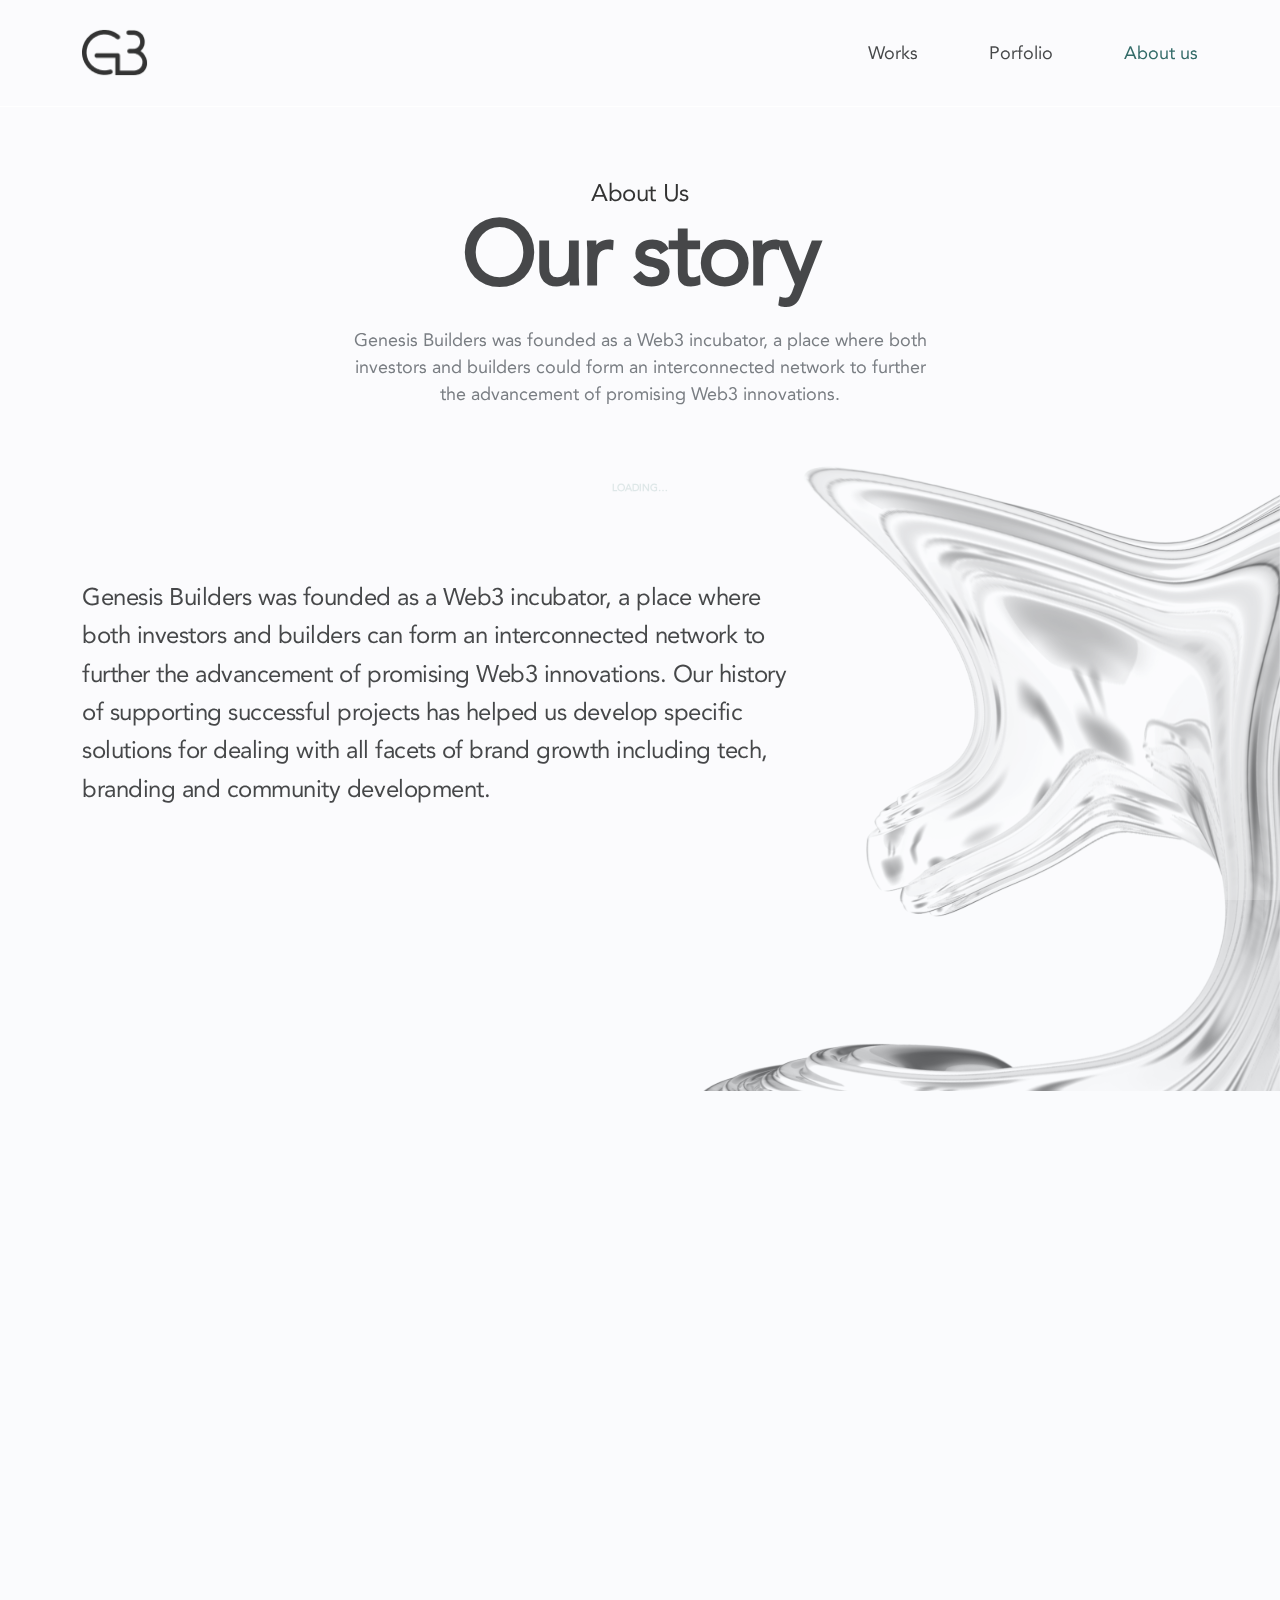
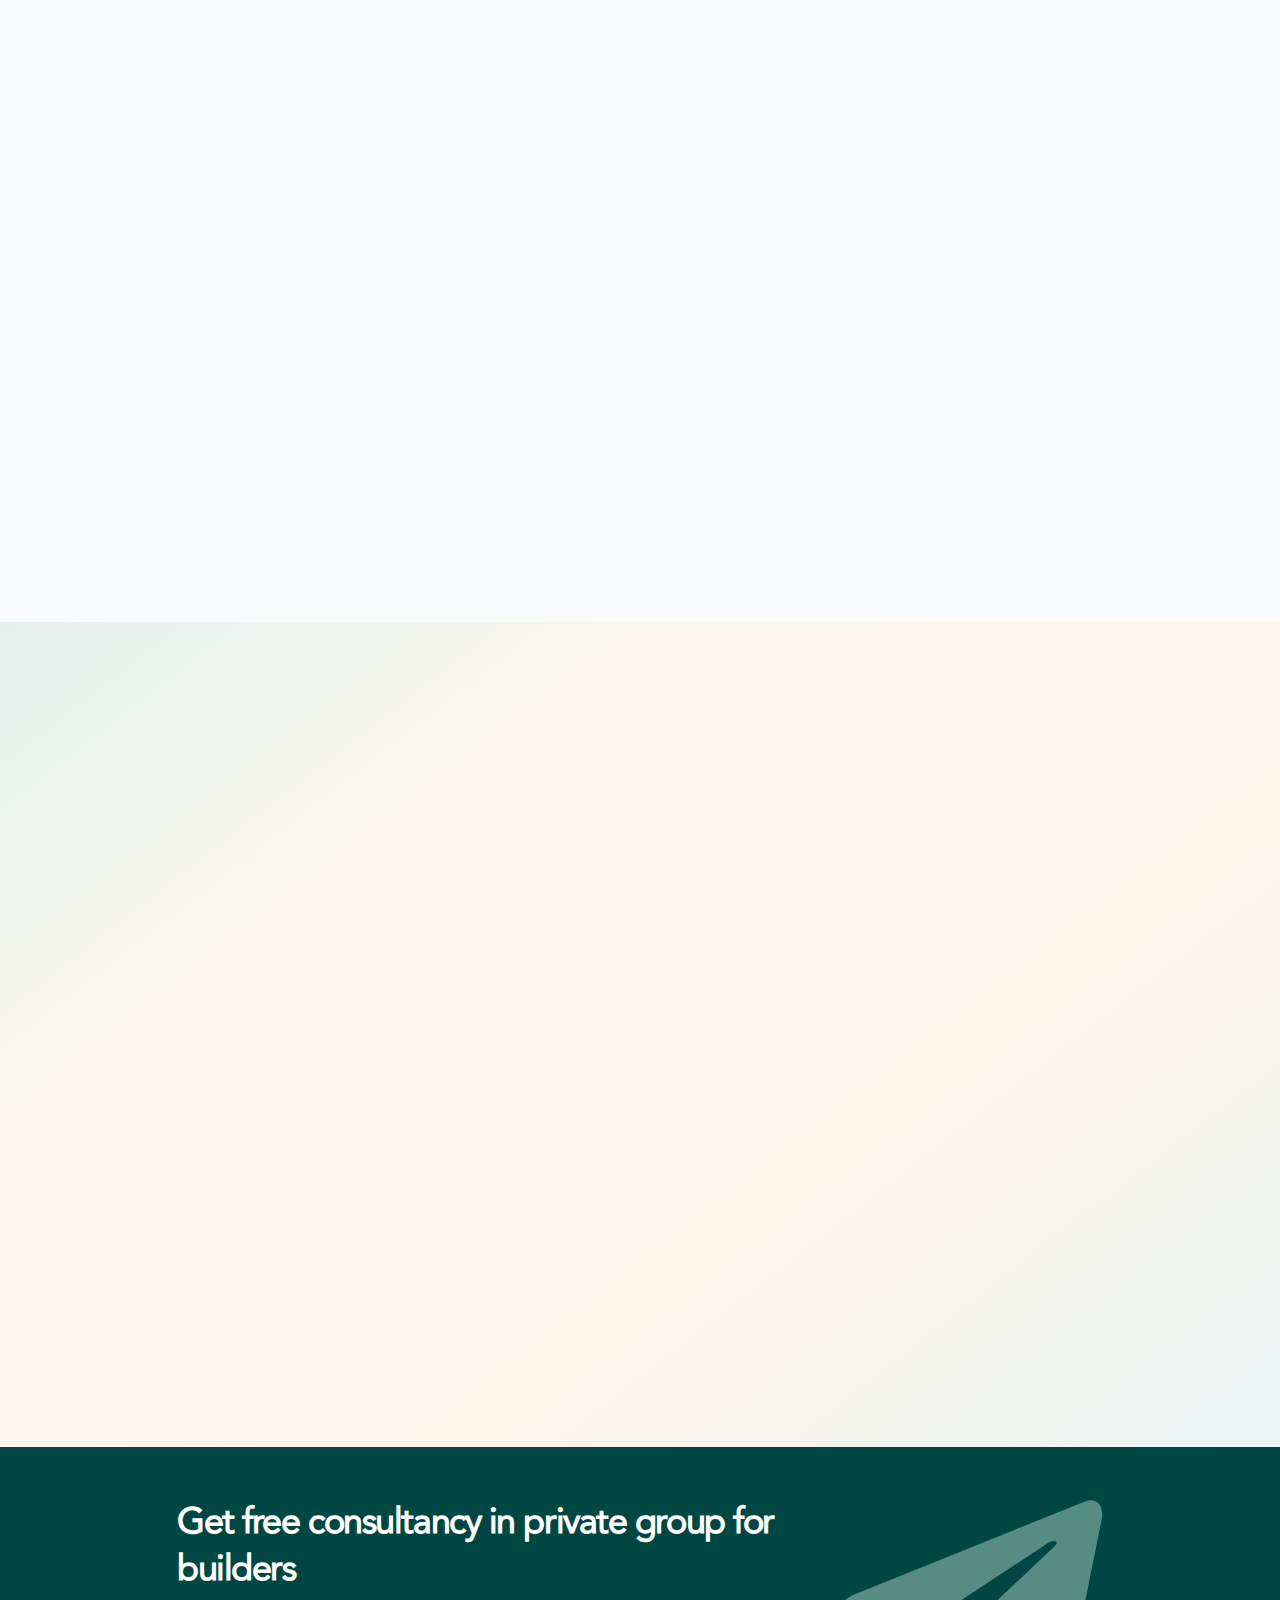
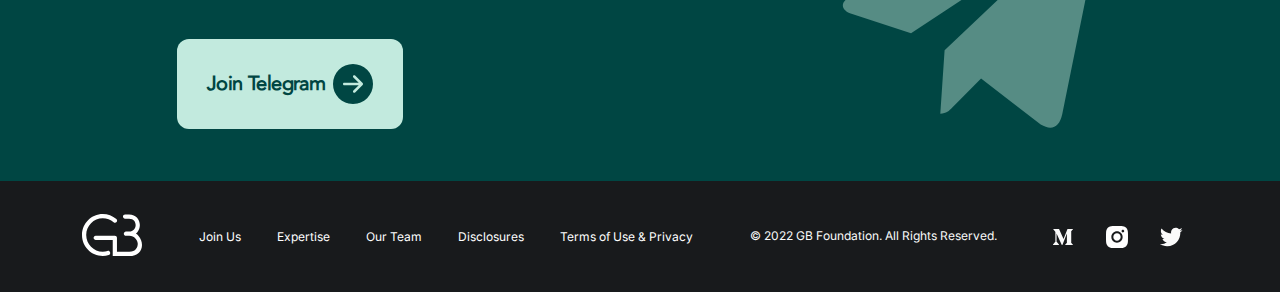
==== commit 2387ce79: "fix bugs" ====
--- a/about-us.html
+++ b/about-us.html
@@ -201,20 +201,18 @@
               </div>
             </div>
 
-            <div class="col-lg-3 col-md-6 mb-lg-0 mb-5">
-              <div class="gb-au-team" data-aos="fade-up" data-aos-delay="200">
+            <div class="col-lg-3 col-md-6">
+              <div class="gb-au-team" data-aos="fade-up" data-aos-delay="400">
                 <div class="gb-au-team-image">
                   <div class="gb-au-team-avatar">
-                    <img alt="CHAO MA" src="assets/images/teams/chao-ma.jpg" />
+                    <img alt="RONGJIAN LAN" src="assets/images/teams/rongjian-lan.jpg" />
                   </div>
                 </div>
-                <div class="gb-au-team-name">CHAO MA</div>
+                <div class="gb-au-team-name">RONGJIAN LAN</div>
                 <div class="gb-au-team-title">Co-Founder</div>
-                <div class="gb-au-team-bio">Privacy and Scaling at Ethereum Foundation, CTO of deeper network,
-                  ex-Amazoner
-                </div>
+                <div class="gb-au-team-bio">CTO and Co-founder at Harmony ONE, ex-Googler</div>
                 <div class="gb-au-team-contact">
-                  <a href="https://www.linkedin.com/in/mc8305/" target="_blank">
+                  <a href="https://www.linkedin.com/in/rongjianlan/" target="_blank">
                     <img alt="linkedin" src="assets/images/icons/linkedin.svg" />
                   </a>
                 </div>
@@ -239,23 +237,26 @@
               </div>
             </div>
 
-            <div class="col-lg-3 col-md-6">
-              <div class="gb-au-team" data-aos="fade-up" data-aos-delay="400">
+            <div class="col-lg-3 col-md-6 mb-lg-0 mb-5">
+              <div class="gb-au-team" data-aos="fade-up" data-aos-delay="200">
                 <div class="gb-au-team-image">
                   <div class="gb-au-team-avatar">
-                    <img alt="RONGJIAN LAN" src="assets/images/teams/rongjian-lan.jpg" />
+                    <img alt="CHAO MA" src="assets/images/teams/chao-ma.jpg" />
                   </div>
                 </div>
-                <div class="gb-au-team-name">RONGJIAN LAN</div>
-                <div class="gb-au-team-title">Co-Founder</div>
-                <div class="gb-au-team-bio">CTO and Co-founder at Harmony ONE, ex-Googler</div>
+                <div class="gb-au-team-name">CHAO MA</div>
+                <div class="gb-au-team-title">Advisor</div>
+                <div class="gb-au-team-bio">Privacy and Scaling at Ethereum Foundation, CTO of deeper network,
+                  ex-Amazoner
+                </div>
                 <div class="gb-au-team-contact">
-                  <a href="https://www.linkedin.com/in/rongjianlan/" target="_blank">
+                  <a href="https://www.linkedin.com/in/mc8305/" target="_blank">
                     <img alt="linkedin" src="assets/images/icons/linkedin.svg" />
                   </a>
                 </div>
               </div>
             </div>
+            
           </div>
         </div>
       </div>
--- a/assets/css/style.css
+++ b/assets/css/style.css
@@ -1,1805 +1 @@
-.gb-title {
-    font-family: "Avenir", sans-serif;
-    color: #1a051d;
-    font-weight: 800;
-    letter-spacing: -0.03em;
-}
-
-.gb-title.large {
-    font-size: 62px;
-    line-height: 62px;
-    margin-bottom: 15px;
-}
-
-.gb-title.medium {
-    font-size: 44px;
-    line-height: 120%;
-    margin-bottom: 10px;
-}
-
-h1,
-.h1,
-.gb-h1 {
-    font-family: "Avenir", sans-serif;
-    color: #1a051d;
-    font-weight: 900;
-    font-size: 36px;
-    line-height: 130%;
-    letter-spacing: -0.04em;
-    margin-bottom: 6px;
-}
-
-h2,
-.h2,
-.gb-h2 {
-    font-family: "Avenir", sans-serif;
-    color: #1a051d;
-    font-weight: 900;
-    font-size: 24px;
-    line-height: 120%;
-    letter-spacing: -0.02em;
-    margin-bottom: 12px;
-}
-
-h3,
-.h3,
-.gb-h3 {
-    font-family: "Avenir", sans-serif;
-    color: #1a051d;
-    font-weight: 800;
-    font-size: 20px;
-    line-height: 26px;
-    letter-spacing: -0.03em;
-    margin-bottom: 13px;
-}
-
-body,
-.gb-text {
-    font-family: "Avenir", sans-serif;
-    color: #1a051d;
-    font-weight: 400;
-    font-size: 18px;
-    line-height: 150%;
-}
-
-.gb-text-2 {
-    font-family: "Avenir", sans-serif;
-    color: #1a051d;
-    font-weight: 500;
-    font-size: 14px;
-    line-height: 20px;
-}
-
-.gb-small-text {
-    font-family: "Avenir", sans-serif;
-    color: #1a051d;
-    font-weight: 400;
-    font-size: 12px;
-    line-height: 13px;
-}
-
-.gb-caption-text {
-    font-family: "Avenir", sans-serif;
-    color: #1a051d;
-    font-weight: 500;
-    font-size: 12px;
-    line-height: 16px;
-}
-
-.gb-header {
-    position: fixed;
-    top: 0;
-    left: 0;
-    width: 100%;
-    z-index: 999;
-    background: rgba(255, 255, 255, 0.2);
-    border-bottom: 1px solid #ffffff;
-    -webkit-backdrop-filter: blur(10px);
-    backdrop-filter: blur(10px);
-    padding: 23px 0;
-}
-
-@media (max-width: 767px) {
-    .gb-header {
-        padding: 15px 0;
-    }
-}
-
-.gb-header .gb-brand {
-    z-index: 999;
-}
-
-.gb-header .gb-brand img {
-    height: 60px;
-}
-
-@media (max-width: 767px) {
-    .gb-header .gb-brand img {
-        height: 50px;
-    }
-}
-
-.gb-header .gb-header-toggle {
-    display: none;
-    width: 32px;
-    height: 22px;
-    position: relative;
-    transform: rotate(0deg);
-    transition: 0.5s ease-in-out;
-    cursor: pointer;
-    z-index: 999;
-}
-
-.gb-header .gb-header-toggle.open span:nth-child(1) {
-    top: 10px;
-    width: 0%;
-    left: 50%;
-}
-
-.gb-header .gb-header-toggle.open span:nth-child(2) {
-    transform: rotate(45deg);
-}
-
-.gb-header .gb-header-toggle.open span:nth-child(3) {
-    transform: rotate(-45deg);
-}
-
-.gb-header .gb-header-toggle.open span:nth-child(4) {
-    top: 10px;
-    width: 0%;
-    left: 50%;
-}
-
-.gb-header .gb-header-toggle span {
-    display: block;
-    position: absolute;
-    height: 2px;
-    width: 100%;
-    background: #181a1c;
-    border-radius: 2px;
-    opacity: 1;
-    left: 0;
-    transform: rotate(0deg);
-    transition: 0.25s ease-in-out;
-}
-
-.gb-header .gb-header-toggle span:nth-child(1) {
-    top: 0px;
-}
-
-.gb-header .gb-header-toggle span:nth-child(2), .gb-header .gb-header-toggle span:nth-child(3) {
-    top: 10px;
-}
-
-.gb-header .gb-header-toggle span:nth-child(4) {
-    top: 20px;
-}
-
-@media (max-width: 767px) {
-    .gb-header .gb-header-toggle {
-        display: block;
-    }
-}
-
-.gb-header .gb-header-menu {
-    display: inline-flex;
-}
-
-@media (max-width: 767px) {
-    .gb-header .gb-header-menu {
-        position: fixed;
-        top: 0px;
-        left: 0;
-        width: 100vw;
-        height: 100vh;
-        z-index: 998;
-        transform: translateX(100%);
-        transition: all ease-in-out 0.3s;
-        background-color: #fff;
-        justify-content: center;
-        padding: 180px 0;
-    }
-
-    .gb-header .gb-header-menu ul {
-        flex-direction: column;
-        max-width: 540px;
-    }
-
-    .gb-header .gb-header-menu ul li {
-        margin: 10px 0 !important;
-    }
-
-    .gb-header .gb-header-menu.show {
-        transform: translateX(0);
-    }
-}
-
-.gb-header .gb-header-menu ul {
-    list-style: none;
-    padding-left: 0;
-    margin-bottom: 0;
-    display: inline-flex;
-    align-items: center;
-}
-
-.gb-header .gb-header-menu ul li:not(:last-child) {
-    margin-right: 71px;
-}
-
-.gb-header .gb-header-menu ul li a {
-    font-weight: 400;
-    font-size: 18px;
-    line-height: 150%;
-    color: #181a1c;
-    text-decoration: none;
-    transition: all ease-in-out 0.3s;
-}
-
-.gb-header .gb-header-menu ul li a.active, .gb-header .gb-header-menu ul li a:hover {
-    color: #004643;
-}
-
-.gb-footer .gb-footer-top {
-    padding: 52.35px 0;
-    background: #004643;
-}
-
-.gb-footer .gb-footer-top h3 {
-    font-weight: 900;
-    font-size: 36px;
-    line-height: 130%;
-    letter-spacing: -0.04em;
-    color: #ffffff;
-    margin-bottom: 46px;
-}
-
-@media (max-width: 1199px) {
-    .gb-footer .gb-footer-top h3 {
-        font-size: 30px;
-    }
-}
-
-@media (max-width: 991px) {
-    .gb-footer .gb-footer-top h3 {
-        font-size: 28px;
-        margin-bottom: 30px;
-    }
-}
-
-@media (max-width: 576px) {
-    .gb-footer .gb-footer-top h3 {
-        font-size: 24px;
-        margin-bottom: 24px;
-    }
-}
-
-.gb-footer .gb-footer-top a {
-    background: #c2eade;
-    border-radius: 12px;
-    display: inline-flex;
-    align-items: center;
-    padding: 25px 30px;
-    font-weight: 900;
-    font-size: 20px;
-    line-height: 22px;
-    letter-spacing: -0.03em;
-    color: #004643;
-    transition: all ease-in-out 0.3s;
-    text-decoration: none;
-}
-
-@media (max-width: 576px) {
-    .gb-footer .gb-footer-top a {
-        padding-top: 10px;
-        padding-bottom: 10px;
-    }
-
-    .gb-footer .gb-footer-top a svg {
-        height: 18px;
-        width: auto;
-    }
-}
-
-.gb-footer .gb-footer-top a svg {
-    margin-left: 8px;
-}
-
-.gb-footer .gb-footer-bottom {
-    padding: 27px 0 29px;
-    background: #181a1c;
-}
-
-.gb-footer .gb-footer-bottom .gb-footer-bottom-inner {
-    display: flex;
-    flex-wrap: wrap;
-    align-items: center;
-    justify-content: space-between;
-}
-
-.gb-footer .gb-footer-bottom .gb-footer-bottom-inner ul {
-    padding-left: 0;
-    margin-bottom: 0;
-    display: inline-flex;
-    align-items: center;
-    list-style: none;
-}
-
-@media (max-width: 1199px) {
-    .gb-footer .gb-footer-bottom .gb-footer-bottom-inner .gb-footer-logo {
-        width: 20%;
-    }
-}
-
-@media (max-width: 1199px) {
-    .gb-footer .gb-footer-bottom .gb-footer-bottom-inner .gb-footer-menu {
-        width: 80%;
-        text-align: right;
-    }
-
-    .gb-footer .gb-footer-bottom .gb-footer-bottom-inner .gb-footer-menu ul {
-        justify-content: flex-end;
-    }
-}
-
-@media (max-width: 767px) {
-    .gb-footer .gb-footer-bottom .gb-footer-bottom-inner .gb-footer-menu {
-        width: 100%;
-        text-align: left;
-        margin: 10px 0;
-    }
-}
-
-@media (max-width: 767px) {
-    .gb-footer .gb-footer-bottom .gb-footer-bottom-inner .gb-footer-menu ul {
-        justify-content: flex-start;
-    }
-}
-
-@media (max-width: 576px) {
-    .gb-footer .gb-footer-bottom .gb-footer-bottom-inner .gb-footer-menu ul {
-        margin: 15px 0;
-        flex-direction: column;
-        align-items: flex-start;
-    }
-}
-
-@media (max-width: 767px) {
-    .gb-footer .gb-footer-bottom .gb-footer-bottom-inner .gb-footer-menu ul li:first-child a {
-        padding-left: 0;
-    }
-}
-
-.gb-footer .gb-footer-bottom .gb-footer-bottom-inner .gb-footer-menu ul li a {
-    text-decoration: none;
-    padding: 10px 18px;
-    font-family: "Inter", sans-serif;
-    font-weight: 400;
-    font-size: 12px;
-    line-height: 15px;
-    color: #ffffff;
-    white-space: nowrap;
-}
-
-@media (max-width: 576px) {
-    .gb-footer .gb-footer-bottom .gb-footer-bottom-inner .gb-footer-menu ul li a {
-        padding: 0;
-    }
-}
-
-.gb-footer .gb-footer-bottom .gb-footer-bottom-inner .gb-footer-copyright {
-    font-family: "Inter", sans-serif;
-    font-weight: 400;
-    font-size: 12px;
-    line-height: 15px;
-    color: #fafafa;
-}
-
-@media (max-width: 1199px) {
-    .gb-footer .gb-footer-bottom .gb-footer-bottom-inner .gb-footer-copyright {
-        width: 70%;
-        padding-top: 10px;
-    }
-}
-
-@media (max-width: 576px) {
-    .gb-footer .gb-footer-bottom .gb-footer-bottom-inner .gb-footer-copyright {
-        width: 100%;
-        margin-bottom: 10px;
-    }
-}
-
-@media (max-width: 1199px) {
-    .gb-footer .gb-footer-bottom .gb-footer-bottom-inner .gb-footer-socials {
-        text-align: right;
-        width: 30%;
-    }
-
-    .gb-footer .gb-footer-bottom .gb-footer-bottom-inner .gb-footer-socials ul {
-        justify-content: flex-end;
-    }
-}
-
-@media (max-width: 576px) {
-    .gb-footer .gb-footer-bottom .gb-footer-bottom-inner .gb-footer-socials {
-        width: 100%;
-        text-align: left;
-    }
-}
-
-@media (max-width: 576px) {
-    .gb-footer .gb-footer-bottom .gb-footer-bottom-inner .gb-footer-socials ul li:first-child a {
-        margin-left: 0;
-    }
-}
-
-.gb-footer .gb-footer-bottom .gb-footer-bottom-inner .gb-footer-socials ul li a {
-    text-decoration: none;
-    margin: 0 15px;
-}
-
-.gb-footer .gb-footer-bottom .gb-footer-bottom-inner .gb-footer-socials ul li a:hover img {
-    transform: scale(1.1);
-}
-
-.gb-footer .gb-footer-bottom .gb-footer-bottom-inner .gb-footer-socials ul li a img {
-    transform-origin: center center;
-    transition: all ease-in-out 0.3s;
-}
-
-.gb-page-content {
-    background-color: #fafbfd;
-    padding-top: 107px;
-}
-
-@media (max-width: 767px) {
-    .gb-page-content {
-        padding-top: 81px;
-    }
-}
-
-.gb-page-banner {
-    padding-top: 73px;
-    padding-bottom: 160px;
-}
-
-@media (max-width: 767px) {
-    .gb-page-banner {
-        padding-bottom: 80px;
-    }
-}
-
-.gb-page-banner .gb-page-subtitle {
-    font-family: "Avenir", sans-serif;
-    color: #1a051d;
-    font-weight: 500;
-    font-size: 24px;
-    line-height: 120%;
-    letter-spacing: -0.02em;
-    color: #000;
-    margin-bottom: 16px;
-    text-align: center;
-}
-
-.gb-page-banner .gb-page-title {
-    font-family: "Avenir", sans-serif;
-    color: #1a051d;
-    font-weight: 800;
-    font-size: 90px;
-    line-height: 62px;
-    text-align: center;
-    letter-spacing: -0.03em;
-    color: #181a1c;
-    margin-bottom: 40px;
-}
-
-@media (max-width: 767px) {
-    .gb-page-banner .gb-page-title {
-        font-size: 60px;
-    }
-}
-
-.gb-page-banner .gb-page-description {
-    font-family: "Avenir", sans-serif;
-    color: #1a051d;
-    font-weight: 400;
-    font-size: 18px;
-    line-height: 150%;
-    text-align: center;
-    color: #595e65;
-    width: 708px;
-    max-width: 100%;
-    margin-left: auto;
-    margin-right: auto;
-}
-
-.gb-homepage {
-    padding-top: 0;
-}
-
-.gb-homepage .gb-section-title {
-    position: relative;
-    font-weight: 800;
-    font-size: 62px;
-    line-height: 62px;
-    letter-spacing: -0.03em;
-    color: #181a1c;
-    margin-bottom: 40px;
-    text-align: center;
-}
-
-@media (max-width: 767px) {
-    .gb-homepage .gb-section-title {
-        font-size: 42px;
-    }
-}
-
-.gb-homepage .gb-section-title::before {
-    content: "";
-    position: absolute;
-    bottom: -16px;
-    left: 50%;
-    transform: translateX(-50%);
-    width: 200px;
-    height: 3px;
-    background: #181a1c;
-}
-
-@media (max-width: 767px) {
-    .gb-homepage .gb-section-title::before {
-        height: 2px;
-        width: 100px;
-    }
-}
-
-.gb-homepage .gb-section-description {
-    font-weight: 500;
-    font-size: 18px;
-    line-height: 32px;
-    text-align: center;
-    color: #595e65;
-    margin-bottom: 42px;
-}
-
-.gb-homepage .gb-hp-banner {
-    padding: 239px 0 93px;
-    position: relative;
-    text-align: center;
-    font-weight: 500;
-    font-size: 24px;
-    line-height: 33px;
-    color: #595e65;
-    overflow: hidden;
-}
-
-@media (max-width: 767px) {
-    .gb-homepage .gb-hp-banner {
-        padding: 150px 0;
-    }
-}
-
-.gb-homepage .gb-hp-banner::before {
-    width: 755px;
-    height: 827px;
-    content: "";
-    position: absolute;
-    top: 0;
-    left: 0;
-    background-image: url(../images/banner-bg.png);
-    mix-blend-mode: difference;
-}
-
-.gb-homepage .gb-hp-banner * {
-    position: relative;
-}
-
-.gb-homepage .gb-hp-banner h1 {
-    font-weight: 800;
-    font-size: 108px;
-    line-height: 115px;
-    letter-spacing: -0.03em;
-    color: #181a1c;
-    margin-bottom: 18px;
-    width: 766px;
-    max-width: 100%;
-    margin-left: auto;
-    margin-right: auto;
-}
-
-@media (max-width: 767px) {
-    .gb-homepage .gb-hp-banner h1 {
-        font-size: 65px;
-        line-height: 1.3;
-    }
-}
-
-.gb-homepage .gb-hp-story {
-    padding: 264px 0 94px;
-    position: relative;
-}
-
-@media (max-width: 767px) {
-    .gb-homepage .gb-hp-story {
-        padding-top: 80px;
-    }
-}
-
-.gb-homepage .gb-hp-story::before {
-    content: "";
-    position: absolute;
-    top: 0;
-    left: 0;
-    width: 100%;
-    height: 100%;
-    background-image: url(../images/about-us/bg.svg);
-    background-size: auto 100%;
-    background-position: bottom right;
-    mix-blend-mode: difference;
-    background-repeat: no-repeat;
-}
-
-@media (max-width: 767px) {
-    .gb-homepage .gb-hp-story::before {
-        opacity: 0.3;
-    }
-}
-
-.gb-homepage .gb-hp-story * {
-    position: relative;
-}
-
-.gb-homepage .gb-hp-story .gb-hp-story-title {
-    font-weight: 900;
-    font-size: 36px;
-    line-height: 130%;
-    letter-spacing: -0.04em;
-    color: #000;
-    margin-bottom: 35px;
-    width: 782px;
-    max-width: 100%;
-}
-
-.gb-homepage .gb-hp-story .gb-hp-story-body {
-    font-weight: 500;
-    font-size: 18px;
-    line-height: 26px;
-    color: #595e65;
-    width: 562px;
-    max-width: 100%;
-}
-
-.gb-homepage .gb-hp-expertise {
-    padding: 92px 0 63px;
-}
-
-@media (max-width: 767px) {
-    .gb-homepage .gb-hp-expertise {
-        padding-bottom: 0;
-    }
-}
-
-.gb-homepage .gb-hp-expertise .gb-section-description {
-    width: 645px;
-    max-width: 100%;
-    margin-left: auto;
-    margin-right: auto;
-    margin-bottom: 51px;
-}
-
-.gb-homepage .gb-hp-expertise .gb-hp-expertise-action {
-    margin-bottom: 83px;
-    text-align: center;
-}
-
-.gb-homepage .gb-hp-expertise .gb-hp-expertise-action a {
-    display: inline-flex;
-    padding: 34px 30px;
-    font-weight: 900;
-    font-size: 20px;
-    line-height: 22px;
-    letter-spacing: -0.03em;
-    color: #ffffff;
-    text-decoration: none;
-    background: #004643;
-    border-radius: 12px;
-    transition: all ease-in-out 0.3s;
-}
-
-.gb-homepage .gb-hp-expertise .row {
-    --bs-gutter-x: 16px;
-}
-
-.gb-homepage .gb-hp-expertise .gb-hp-expertise-item {
-    border-radius: 8px;
-    padding: 50px 40px;
-    display: flex;
-    flex-direction: column;
-    align-items: flex-start;
-    justify-content: center;
-    transition: all ease-in-out 0.3s;
-    min-height: 387px;
-    position: relative;
-}
-
-.gb-homepage .gb-hp-expertise .gb-hp-expertise-item::before, .gb-homepage .gb-hp-expertise .gb-hp-expertise-item::after {
-    border-radius: 8px;
-    width: 100%;
-    height: 100%;
-    content: "";
-    position: absolute;
-    top: 0;
-    left: 0;
-}
-
-.gb-homepage .gb-hp-expertise .gb-hp-expertise-item::before {
-    mix-blend-mode: luminosity;
-}
-
-.gb-homepage .gb-hp-expertise .gb-hp-expertise-item::after {
-    bottom: 0;
-    left: 0;
-    top: auto;
-    height: 0;
-    transition: all ease-in-out 0.3s;
-}
-
-.gb-homepage .gb-hp-expertise .gb-hp-expertise-item.style-1::before {
-    background: linear-gradient(0deg, rgba(0, 0, 0, 0.5), rgba(0, 0, 0, 0.5)), url(../images/our-expertise/branding.jpg);
-    background-size: cover;
-}
-
-.gb-homepage .gb-hp-expertise .gb-hp-expertise-item.style-2::before {
-    background: linear-gradient(0deg, rgba(0, 0, 0, 0.5), rgba(0, 0, 0, 0.5)), url(../images/our-expertise/community.png);
-    background-size: cover;
-}
-
-.gb-homepage .gb-hp-expertise .gb-hp-expertise-item.style-3::before {
-    background: linear-gradient(0deg, rgba(0, 0, 0, 0.5), rgba(0, 0, 0, 0.5)), url(../images/our-expertise/technology.jpg);
-    background-size: cover;
-}
-
-.gb-homepage .gb-hp-expertise .gb-hp-expertise-item:hover {
-    justify-content: flex-start;
-}
-
-.gb-homepage .gb-hp-expertise .gb-hp-expertise-item:hover .gb-hp-expertise-item-title {
-    color: #302f2f;
-}
-
-.gb-homepage .gb-hp-expertise .gb-hp-expertise-item:hover .gb-hp-expertise-item-description {
-    height: auto;
-}
-
-.gb-homepage .gb-hp-expertise .gb-hp-expertise-item:hover:after {
-    height: 100%;
-}
-
-.gb-homepage .gb-hp-expertise .gb-hp-expertise-item.style-1::after {
-    background-color: #f1b664;
-}
-
-.gb-homepage .gb-hp-expertise .gb-hp-expertise-item.style-2::after {
-    background-color: #d25f5a;
-}
-
-.gb-homepage .gb-hp-expertise .gb-hp-expertise-item.style-3::after {
-    background-color: #a7c9bf;
-}
-
-.gb-homepage .gb-hp-expertise .gb-hp-expertise-item * {
-    position: relative;
-    z-index: 2;
-}
-
-.gb-homepage .gb-hp-expertise .gb-hp-expertise-item .gb-hp-expertise-item-title {
-    font-weight: 900;
-    font-size: 36px;
-    line-height: 44px;
-    letter-spacing: -0.02em;
-    text-transform: uppercase;
-    color: #ffffff;
-    margin-bottom: 16px;
-    transition: all ease-in-out 0.5s;
-}
-
-.gb-homepage .gb-hp-expertise .gb-hp-expertise-item .gb-hp-expertise-item-description {
-    font-weight: 400;
-    font-size: 18px;
-    line-height: 150%;
-    color: #302f2f;
-    transition: all ease-in-out 0.5s;
-    height: 0;
-    overflow: hidden;
-}
-
-.gb-homepage .gb-hp-portfolio {
-    padding: 100px 0 60px;
-}
-
-@media (max-width: 767px) {
-    .gb-homepage .gb-hp-portfolio {
-        padding-bottom: 0;
-    }
-}
-
-.gb-homepage .gb-hp-portfolio .row {
-    --bs-gutter-x: 30px;
-}
-
-.gb-homepage .gb-hp-portfolio .gb-section-description {
-    width: 620px;
-    max-width: 100%;
-    margin-left: auto;
-    margin-right: auto;
-    margin-bottom: 50px;
-}
-
-.gb-homepage .gb-hp-portfolio .gb-hp-portfolio-more {
-    text-align: right;
-    margin-bottom: 63px;
-}
-
-@media (max-width: 576px) {
-    .gb-homepage .gb-hp-portfolio .gb-hp-portfolio-more {
-        margin-bottom: 20px;
-    }
-}
-
-.gb-homepage .gb-hp-portfolio .gb-hp-portfolio-more a {
-    text-decoration: none;
-    display: inline-flex;
-    align-items: center;
-    font-weight: 900;
-    font-size: 20px;
-    line-height: 22px;
-    letter-spacing: -0.03em;
-    color: #004643;
-}
-
-.gb-homepage .gb-hp-portfolio .gb-hp-portfolio-more a:hover svg {
-    transform: translateX(10px);
-}
-
-.gb-homepage .gb-hp-portfolio .gb-hp-portfolio-more a svg {
-    margin-left: 16px;
-    transition: all ease-in-out 0.3s;
-}
-
-@media (min-width: 576px) {
-    .gb-homepage .gb-hp-portfolio .gb-hp-portfolio-slide-wrap {
-        margin-right: calc((100vw - 540px) / -2);
-    }
-}
-
-@media (min-width: 768px) {
-    .gb-homepage .gb-hp-portfolio .gb-hp-portfolio-slide-wrap {
-        margin-right: calc((100vw - 720px) / -2);
-    }
-}
-
-@media (min-width: 992px) {
-    .gb-homepage .gb-hp-portfolio .gb-hp-portfolio-slide-wrap {
-        margin-right: calc((100vw - 960px) / -2);
-    }
-}
-
-@media (min-width: 1200px) {
-    .gb-homepage .gb-hp-portfolio .gb-hp-portfolio-slide-wrap {
-        margin-right: calc((100vw - 1140px) / -2);
-    }
-}
-
-@media (min-width: 1400px) {
-    .gb-homepage .gb-hp-portfolio .gb-hp-portfolio-slide-wrap {
-        margin-left: -15px;
-        margin-right: calc((100vw - 1320px) / -2);
-    }
-}
-
-@media (max-width: 576px) {
-    .gb-homepage .gb-hp-portfolio .gb-hp-portfolio-slide-wrap {
-        margin-left: -5px;
-    }
-}
-
-.gb-homepage .gb-hp-portfolio .gb-hp-portfolio-slide-wrap .gb-hp-portfolio-slide .slick-list {
-    padding-left: 0 !important;
-}
-
-.gb-homepage .gb-hp-portfolio .gb-hp-portfolio-item-wrap {
-    padding: 0 15px;
-}
-
-@media (max-width: 576px) {
-    .gb-homepage .gb-hp-portfolio .gb-hp-portfolio-item-wrap {
-        padding: 0 5px;
-    }
-}
-
-.gb-homepage .gb-hp-portfolio .gb-hp-portfolio-item {
-    background: #fafafa;
-    border: 1px solid #cdcdcd;
-    border-radius: 8px;
-    min-height: 370px;
-    transition: all ease-in-out 0.3s;
-    overflow: hidden;
-}
-
-.gb-homepage .gb-hp-portfolio .gb-hp-portfolio-item:hover {
-    background: rgba(171, 209, 198, 0.2);
-    border: 1px solid #abd1c6;
-    box-shadow: 0px 15px 30px 2px rgba(0, 0, 0, 0.1);
-}
-
-.gb-homepage .gb-hp-portfolio .gb-hp-portfolio-item:hover .gb-hp-portfolio-image img {
-    transform: scale(1.1);
-}
-
-.gb-homepage .gb-hp-portfolio .gb-hp-portfolio-item .gb-hp-portfolio-image {
-    height: 211px;
-    background-color: #ffffff;
-    display: flex;
-    align-items: center;
-    justify-content: center;
-    padding: 40px;
-}
-
-@media (max-width: 1199px) {
-    .gb-homepage .gb-hp-portfolio .gb-hp-portfolio-item .gb-hp-portfolio-image {
-        height: 140px;
-    }
-}
-
-.gb-homepage .gb-hp-portfolio .gb-hp-portfolio-item .gb-hp-portfolio-image img {
-    max-width: 100%;
-    -o-object-fit: contain;
-    object-fit: contain;
-    transform-origin: center center;
-    transition: all ease-in-out 0.3s;
-}
-
-.gb-homepage .gb-hp-portfolio .gb-hp-portfolio-item .gb-hp-portfolio-description {
-    padding: 29px 17px 29px 24px;
-    font-weight: 500;
-    font-size: 14px;
-    line-height: 20px;
-    color: #181a1c;
-}
-
-@media (max-width: 576px) {
-    .gb-homepage .gb-hp-portfolio .gb-hp-portfolio-item .gb-hp-portfolio-description {
-        padding: 20px 16px 24px;
-    }
-}
-
-.gb-homepage .gb-hp-partners {
-    padding: 111px 0;
-}
-
-@media (max-width: 767px) {
-    .gb-homepage .gb-hp-partners {
-        padding-bottom: 80px;
-    }
-}
-
-.gb-homepage .gb-hp-partners .row {
-    --bs-gutter-x: 16px;
-}
-
-.gb-homepage .gb-hp-partners .gb-section-description {
-    width: 490px;
-    max-width: 100%;
-    margin-left: auto;
-    margin-right: auto;
-    margin-bottom: 75px;
-}
-
-.gb-homepage .gb-hp-partners .gb-hp-partner {
-    padding: 36px;
-    min-height: 132px;
-    display: flex;
-    align-items: center;
-    justify-content: center;
-    text-decoration: none;
-    height: 100%;
-    border-radius: 8px;
-    background-color: #ffffff;
-    transition: all ease-in-out 0.3s;
-}
-
-.gb-homepage .gb-hp-partners .gb-hp-partner img {
-    max-width: 100%;
-    max-height: 78px;
-}
-
-.gb-homepage .gb-hp-partners .gb-hp-partner:hover {
-    filter: drop-shadow(0px 4px 20px rgba(0, 0, 0, 0.15));
-}
-
-.gb-homepage .gb-hp-cta {
-    text-align: center;
-    padding: 96px 0 121px;
-    position: relative;
-}
-
-.gb-homepage .gb-hp-cta::before {
-    content: "";
-    position: absolute;
-    top: 0;
-    left: 0;
-    width: 100%;
-    height: 100%;
-    background-image: url(../images/home-bg.svg);
-    background-position: bottom right;
-    background-size: cover;
-    mix-blend-mode: exclusion;
-    transform: rotate(-180deg);
-}
-
-.gb-homepage .gb-hp-cta * {
-    position: relative;
-}
-
-.gb-homepage .gb-hp-cta .gb-hp-cta-action {
-    padding: 25px 56px;
-    display: inline-flex;
-    align-items: center;
-    justify-content: center;
-    background: #f9bc60;
-    border-radius: 12px;
-    font-weight: 900;
-    font-size: 20px;
-    line-height: 22px;
-    letter-spacing: -0.03em;
-    color: #181a1c;
-    text-decoration: none;
-    transition: all ease-in-out 0.3s;
-}
-
-.gb-homepage .gb-hp-cta .gb-hp-cta-action:hover {
-    color: #ffffff;
-}
-
-.gb-homepage .gb-hp-cta .gb-hp-cta-action img {
-    margin-right: 8px;
-}
-
-.gb-works .gb-page-banner {
-    padding-top: 130px;
-    padding-bottom: 157px;
-}
-
-@media (max-width: 767px) {
-    .gb-works .gb-page-banner {
-        padding-top: 73px;
-    }
-}
-
-.gb-works .gb-page-banner .gb-page-description {
-    width: 697px;
-}
-
-.gb-works .gb-w-header {
-    display: flex;
-    border-bottom: 1px #f9bc60 solid;
-    margin-bottom: 66px;
-    padding-bottom: 37px;
-}
-
-.gb-works .gb-w-header .gb-w-header-icon {
-    width: 80px;
-    min-width: 80px;
-    margin-right: 36px;
-    overflow: hidden;
-}
-
-@media (max-width: 767px) {
-    .gb-works .gb-w-header .gb-w-header-icon {
-        margin-right: 20px;
-    }
-}
-
-.gb-works .gb-w-header .gb-w-header-icon img {
-    width: 100%;
-}
-
-.gb-works .gb-w-header .gb-w-header-text .gb-w-header-title {
-    font-weight: 800;
-    font-size: 44px;
-    line-height: 120%;
-    letter-spacing: -0.03em;
-    color: #181a1c;
-    margin-bottom: 2px;
-}
-
-@media (max-width: 767px) {
-    .gb-works .gb-w-header .gb-w-header-text .gb-w-header-title {
-        font-size: 36px;
-    }
-}
-
-.gb-works .gb-w-header .gb-w-header-text .gb-w-header-description {
-    font-weight: 400;
-    font-size: 16px;
-    line-height: 150%;
-    color: #595e65;
-}
-
-.gb-works .gb-w-item .gb-w-item-title {
-    font-weight: 800;
-    font-size: 44px;
-    line-height: 120%;
-    letter-spacing: -0.03em;
-    color: #181a1c;
-    margin-bottom: 24px;
-}
-
-@media (max-width: 767px) {
-    .gb-works .gb-w-item .gb-w-item-title {
-        font-size: 30px;
-    }
-}
-
-.gb-works .gb-w-item .gb-w-item-description {
-    font-weight: 400;
-    font-size: 16px;
-    line-height: 150%;
-    color: #595e65;
-    margin-bottom: 24px;
-}
-
-.gb-works .gb-w-item .gb-w-item-features {
-    padding-left: 0;
-    margin-bottom: 0;
-    list-style: none;
-}
-
-.gb-works .gb-w-item .gb-w-item-features li {
-    font-weight: 400;
-    font-size: 16px;
-    line-height: 150%;
-    color: #595e65;
-    padding: 4px 0;
-    padding-left: 48px;
-    position: relative;
-}
-
-.gb-works .gb-w-item .gb-w-item-features li::before {
-    content: "";
-    position: absolute;
-    top: 0;
-    left: 0;
-    width: 32px;
-    height: 32px;
-    background-image: url(../images/icons/check.svg);
-    background-size: cover;
-}
-
-.gb-works .gb-w-item .gb-w-item-features li:not(:last-child) {
-    margin-bottom: 16px;
-}
-
-.gb-works .gb-w-slide {
-    box-shadow: 0px 22px 60px -10px rgba(0, 0, 0, 0.2);
-    border-radius: 8px;
-}
-
-.gb-works .gb-w-slide .gb-w-slide-item img {
-    width: 100%;
-    border-radius: 8px;
-}
-
-.gb-works .gb-w-slide .slick-dots {
-    bottom: -60px;
-}
-
-@media (max-width: 767px) {
-    .gb-works .gb-w-slide .slick-dots {
-        bottom: -30px;
-    }
-}
-
-.gb-works .gb-w-pikasso {
-    padding-bottom: 98px;
-}
-
-.gb-works .gb-w-contact {
-    padding: 33px 0 38px;
-    margin-bottom: 82px;
-    background: #c2eade;
-    box-shadow: 0px 4px 10px rgba(0, 132, 244, 0.2), 0px -2px 10px rgba(0, 132, 244, 0.4);
-}
-
-.gb-works .gb-w-contact h3 {
-    font-weight: 800;
-    font-size: 44px;
-    line-height: 120%;
-    letter-spacing: -0.03em;
-    color: #181a1c;
-    margin-bottom: 0;
-}
-
-@media (max-width: 991px) {
-    .gb-works .gb-w-contact h3 {
-        font-size: 38px;
-    }
-}
-
-@media (max-width: 767px) {
-    .gb-works .gb-w-contact h3 {
-        font-size: 26px;
-    }
-}
-
-.gb-works .gb-w-contact a {
-    display: inline-flex;
-    align-items: center;
-    text-decoration: none;
-    transition: all ease-in-out 0.3s;
-    padding: 16px 27px;
-    background: #ffffff;
-    border-radius: 16px;
-    font-weight: 850;
-    font-size: 16px;
-    line-height: 18px;
-    color: #181a1c;
-}
-
-.gb-works .gb-w-contact a:hover {
-    color: #595e65;
-}
-
-.gb-works .gb-w-ezwallet {
-    padding-bottom: 100px;
-}
-
-@media (max-width: 991px) {
-    .gb-works .gb-w-ezwallet {
-        padding-bottom: 40px;
-    }
-}
-
-.gb-works .gb-w-services {
-    padding: 81px 0 95px;
-}
-
-.gb-works .gb-w-services .gb-w-services-sub-title {
-    font-weight: 400;
-    font-size: 16px;
-    line-height: 150%;
-    text-transform: uppercase;
-    color: #181a1c;
-    margin-bottom: 25px;
-}
-
-.gb-works .gb-w-services .gb-w-services-title {
-    font-weight: 800;
-    font-size: 44px;
-    line-height: 120%;
-    letter-spacing: -0.03em;
-    color: #181a1c;
-    position: relative;
-    margin-bottom: 86px;
-}
-
-@media (max-width: 767px) {
-    .gb-works .gb-w-services .gb-w-services-title {
-        font-size: 42px;
-        margin-bottom: 80px;
-    }
-}
-
-.gb-works .gb-w-services .gb-w-services-title::before {
-    content: "";
-    position: absolute;
-    bottom: -16px;
-    left: 0;
-    width: 200px;
-    height: 3px;
-    background: #181a1c;
-}
-
-@media (max-width: 767px) {
-    .gb-works .gb-w-services .gb-w-services-title::before {
-        height: 2px;
-        width: 100px;
-    }
-}
-
-.gb-works .gb-w-services .row .col-lg-4:first-child .gb-w-service {
-    border-radius: 6px 0px 0px 6px;
-}
-
-@media (max-width: 991px) {
-    .gb-works .gb-w-services .row .col-lg-4:first-child .gb-w-service {
-        border-radius: 6px 6px 0 0;
-    }
-}
-
-.gb-works .gb-w-services .row .col-lg-4:last-child .gb-w-service {
-    border-radius: 0 6px 6px 0;
-}
-
-@media (max-width: 991px) {
-    .gb-works .gb-w-services .row .col-lg-4:last-child .gb-w-service {
-        border-radius: 0 0 6px 6px;
-    }
-}
-
-.gb-works .gb-w-services .gb-w-service {
-    border: 1px solid #c2eade;
-    height: 100%;
-    padding: 30px 48px 80px;
-}
-
-@media (max-width: 767px) {
-    .gb-works .gb-w-services .gb-w-service {
-        padding: 24px 30px 40px;
-    }
-}
-
-.gb-works .gb-w-services .gb-w-service .gb-w-service-icon {
-    margin-bottom: 24px;
-}
-
-.gb-works .gb-w-services .gb-w-service .gb-w-service-icon img {
-    height: 80px;
-}
-
-.gb-works .gb-w-services .gb-w-service .gb-w-service-title {
-    font-weight: 900;
-    font-size: 36px;
-    line-height: 44px;
-    letter-spacing: -0.02em;
-    color: #181a1c;
-    margin-bottom: 8px;
-}
-
-.gb-works .gb-w-services .gb-w-service .gb-w-service-description {
-    font-weight: 400;
-    font-size: 16px;
-    line-height: 180%;
-    color: #595e65;
-}
-
-.gb-our-portfolio .row {
-    --bs-gutter-x: 30px;
-}
-
-.gb-our-portfolio .gb-op-content .gb-op-card {
-    display: flex;
-    flex-direction: column;
-    background: #ecf9f5;
-    border: 1px solid #c2eade;
-    border-radius: 8px;
-    margin-bottom: 50px;
-    height: calc(100% - 50px);
-}
-
-.gb-our-portfolio .gb-op-content .gb-op-card:hover .gb-op-card-image img {
-    transform: scale(1.1);
-}
-
-.gb-our-portfolio .gb-op-content .gb-op-card .gb-op-card-image {
-    height: 211px;
-    display: flex;
-    align-items: center;
-    justify-content: center;
-    padding: 40px;
-    background-color: #ffffff;
-}
-
-.gb-our-portfolio .gb-op-content .gb-op-card .gb-op-card-image img {
-    max-height: 108px;
-    max-width: 100%;
-    -o-object-fit: contain;
-    object-fit: contain;
-    transform-origin: center center;
-    transition: all ease-in-out 0.3s;
-}
-
-.gb-our-portfolio .gb-op-content .gb-op-card .gb-op-card-info {
-    display: flex;
-    flex-direction: column;
-    justify-content: space-between;
-    align-items: flex-start;
-    flex: 1;
-    padding: 24px 24px 26px;
-}
-
-.gb-our-portfolio .gb-op-content .gb-op-card .gb-op-card-info .gb-op-card-description {
-    margin-bottom: 9px;
-    font-family: "Avenir", sans-serif;
-    color: #1a051d;
-    font-weight: 500;
-    font-size: 14px;
-    line-height: 20px;
-    color: #181a1c;
-}
-
-.gb-our-portfolio .gb-op-content .gb-op-card .gb-op-card-info .gb-op-card-action a {
-    font-family: "Avenir", sans-serif;
-    color: #1a051d;
-    font-weight: 500;
-    font-size: 12px;
-    line-height: 16px;
-    -webkit-text-decoration-line: underline;
-    text-decoration-line: underline;
-    color: #004643;
-    transition: all ease-in-out 0.3s;
-}
-
-.gb-about-us .gb-page-banner {
-    padding-bottom: 23px;
-}
-
-.gb-about-us .gb-page-banner .gb-page-description {
-    width: 589px;
-}
-
-.gb-about-us .gb-au-story {
-    padding: 148px 0 282px;
-    position: relative;
-}
-
-@media (max-width: 991px) {
-    .gb-about-us .gb-au-story {
-        padding: 80px 0 40px;
-    }
-}
-
-.gb-about-us .gb-au-story::before {
-    content: "";
-    position: absolute;
-    top: 0;
-    left: 0;
-    width: 100%;
-    height: 100%;
-    background-image: url(../images/about-us/bg.svg);
-    background-size: auto 100%;
-    background-position: bottom right;
-    mix-blend-mode: difference;
-    background-repeat: no-repeat;
-}
-
-@media (max-width: 767px) {
-    .gb-about-us .gb-au-story::before {
-        opacity: 0.3;
-    }
-}
-
-.gb-about-us .gb-au-story .gb-au-story-body {
-    width: 709px;
-    max-width: 100%;
-    font-weight: 500;
-    font-size: 24px;
-    line-height: 160%;
-    letter-spacing: -0.02em;
-    color: #181a1c;
-    position: relative;
-}
-
-.gb-about-us .gb-au-content .gb-au-title {
-    font-weight: 800;
-    font-size: 44px;
-    line-height: 120%;
-    letter-spacing: -0.03em;
-    color: #181a1c;
-    margin-bottom: 21px;
-}
-
-@media (max-width: 767px) {
-    .gb-about-us .gb-au-content .gb-au-title {
-        font-size: 30px;
-    }
-}
-
-.gb-about-us .gb-au-content .gb-au-body {
-    font-weight: 400;
-    font-size: 16px;
-    line-height: 150%;
-    color: #595e65;
-}
-
-.gb-about-us .gb-au-content .gb-au-image {
-    width: 100%;
-}
-
-.gb-about-us .gb-au-fynbm {
-    padding-top: 88px;
-    padding-bottom: 10px;
-}
-
-.gb-about-us .gb-au-fynbm .gb-au-title {
-    margin-top: 18px;
-}
-
-.gb-about-us .gb-au-fynbm .gb-au-body {
-    width: 466px;
-    max-width: 100%;
-}
-
-.gb-about-us .gb-au-nstdao {
-    padding-top: 88px;
-    padding-bottom: 211px;
-}
-
-@media (max-width: 767px) {
-    .gb-about-us .gb-au-nstdao {
-        padding: 60px 0 80px;
-    }
-}
-
-.gb-about-us .gb-au-nstdao .gb-au-title {
-    margin-top: 87px;
-}
-
-@media (max-width: 991px) {
-    .gb-about-us .gb-au-nstdao .gb-au-title {
-        margin-top: 18px;
-    }
-}
-
-.gb-about-us .gb-au-teams {
-    padding: 102px 0 165px;
-    position: relative;
-}
-
-.gb-about-us .gb-au-teams::before {
-    content: "";
-    position: absolute;
-    top: 0;
-    left: 0;
-    width: 100%;
-    height: 100%;
-    background: linear-gradient(217.86deg, rgba(212, 232, 226, 0.6) -0.8%, rgba(254, 245, 230, 0.6) 30.49%, rgba(254, 241, 222, 0.6) 65.44%, rgba(225, 238, 237, 0.6) 99.34%);
-    transform: matrix(-1, 0, 0, 1, 0, 0);
-}
-
-.gb-about-us .gb-au-teams .gb-au-teams-title {
-    position: relative;
-    font-weight: 800;
-    font-size: 62px;
-    line-height: 62px;
-    letter-spacing: -0.03em;
-    color: #181a1c;
-    margin-bottom: 109px;
-    text-align: center;
-}
-
-@media (max-width: 767px) {
-    .gb-about-us .gb-au-teams .gb-au-teams-title {
-        font-size: 42px;
-        margin-bottom: 80px;
-    }
-}
-
-.gb-about-us .gb-au-teams .gb-au-teams-title::before {
-    content: "";
-    position: absolute;
-    bottom: -16px;
-    left: 50%;
-    transform: translateX(-50%);
-    width: 200px;
-    height: 3px;
-    background: #181a1c;
-}
-
-@media (max-width: 767px) {
-    .gb-about-us .gb-au-teams .gb-au-teams-title::before {
-        height: 2px;
-        width: 100px;
-    }
-}
-
-.gb-about-us .gb-au-teams .gb-au-team {
-    position: relative;
-    text-align: center;
-}
-
-.gb-about-us .gb-au-teams .gb-au-team:hover .gb-au-team-image {
-    filter: grayscale(0);
-}
-
-.gb-about-us .gb-au-teams .gb-au-team .gb-au-team-image {
-    margin-bottom: 12px;
-    filter: grayscale(1);
-    transition: all ease-in-out 0.3s;
-}
-
-.gb-about-us .gb-au-teams .gb-au-team .gb-au-team-image .gb-au-team-avatar {
-    width: 200px;
-    height: 200px;
-    border-radius: 50%;
-    overflow: hidden;
-    margin: 0 auto;
-}
-
-.gb-about-us .gb-au-teams .gb-au-team .gb-au-team-image .gb-au-team-avatar img {
-    width: 100%;
-    height: 100%;
-    -o-object-fit: cover;
-    object-fit: cover;
-}
-
-.gb-about-us .gb-au-teams .gb-au-team .gb-au-team-name {
-    font-weight: 700;
-    font-size: 20px;
-    line-height: 27px;
-    color: #181a1c;
-    margin-bottom: 12px;
-}
-
-.gb-about-us .gb-au-teams .gb-au-team .gb-au-team-title {
-    font-weight: 400;
-    font-size: 14px;
-    line-height: 19px;
-    color: #083baa;
-    margin-bottom: 12px;
-}
-
-.gb-about-us .gb-au-teams .gb-au-team .gb-au-team-bio {
-    font-weight: 400;
-    font-size: 16px;
-    line-height: 22px;
-    color: #181a1c;
-    margin-bottom: 12px;
-    width: 290px;
-    max-width: 100%;
-    margin-left: auto;
-    margin-right: auto;
-}
-
-.gb-about-us .gb-au-teams .gb-au-team .gb-au-team-contact a {
-    text-decoration: none;
-}
-
-.gb-about-us .gb-au-teams .gb-au-team .gb-au-team-contact a:hover img {
-    transform: scale(1.1);
-}
-
-.gb-about-us .gb-au-teams .gb-au-team .gb-au-team-contact a img {
-    transform-origin: center center;
-    transition: all ease-in-out 0.3s;
-}
-
-body {
-    font-family: "Avenir", sans-serif;
-    color: #1a051d;
-}
-
-::-webkit-scrollbar {
-    width: 6px;
-    height: 6px;
-}
-
-::-webkit-scrollbar-track {
-    box-shadow: inset 0 0 6px rgba(0, 0, 0, 0.3);
-}
-
-::-webkit-scrollbar-thumb {
-    background-color: rgba(0, 70, 67, 0.5);
-}
-
-.gb-loader-wrapper {
-    position: fixed;
-    top: 0;
-    left: 0;
-    right: 0;
-    bottom: 0;
-    width: 100%;
-    height: 100%;
-    z-index: 99999;
-    background-color: rgba(255, 255, 255, 0.9);
-}
-
-.gb-loader-element {
-    width: 50px;
-    height: 50px;
-    background: #004643;
-    position: absolute;
-    left: 50%;
-    margin-left: -25px;
-    top: 50%;
-    margin-top: -25px;
-}
-
-.gb-loader-text {
-    font-size: 10px;
-    font-weight: 700;
-    text-transform: uppercase;
-    color: rgba(0, 70, 67, 0.5);
-    top: 50%;
-    margin-top: 25px;
-    position: absolute;
-    width: 100%;
-    text-align: center;
-}
-
-@-webkit-keyframes deTranslateIn {
-    30% {
-        -webkit-transform: rotateX(60deg) rotateY(0deg) rotateZ(45deg) translateZ(20px) scale(0.95);
-        opacity: 0.25;
-    }
-    100% {
-        -webkit-transform: rotateX(65deg) rotateY(0deg) rotateZ(45deg) translateZ(0px) scale(0.85);
-        opacity: 0;
-    }
-}
-
-@keyframes deTranslateIn {
-    30% {
-        transform: rotateX(60deg) rotateY(0deg) rotateZ(45deg) translateZ(20px) scale(0.95);
-        opacity: 0.25;
-    }
-    100% {
-        transform: rotateX(65deg) rotateY(0deg) rotateZ(45deg) translateZ(0px) scale(0.85);
-        opacity: 0;
-    }
-}
-
-.gb-loader-element {
-    opacity: 0;
-}
-
-.gb-loader-element:nth-of-type(1) {
-    transform: rotateX(70deg) rotateY(0deg) rotateZ(45deg) translateZ(30px);
-    -webkit-animation: deTranslateIn 1.5s ease-in infinite 500ms;
-    animation: deTranslateIn 1.5s ease-in infinite 500ms;
-}
-
-.gb-loader-element:nth-of-type(2) {
-    transform: rotateX(70deg) rotateY(0deg) rotateZ(45deg) translateZ(60px);
-    -webkit-animation: deTranslateIn 1.5s ease-in infinite 700ms;
-    animation: deTranslateIn 1.5s ease-in infinite 700ms;
-}
-
-.gb-loader-element:nth-of-type(3) {
-    transform: rotateX(70deg) rotateY(0deg) rotateZ(45deg) translateZ(90px);
-    -webkit-animation: deTranslateIn 1.5s ease-in infinite 800ms;
-    animation: deTranslateIn 1.5s ease-in infinite 800ms;
-}
-
-@-webkit-keyframes deScaleIn {
-    80% {
-        -webkit-transform: rotateX(65deg) rotateY(0deg) rotateZ(45deg) scale(1.25);
-        opacity: 0.1;
-    }
-    100% {
-        -webkit-transform: rotateX(65deg) rotateY(0deg) rotateZ(45deg) scale(1);
-        opacity: 0;
-    }
-}
-
-@keyframes deScaleIn {
-    80% {
-        transform: rotateX(65deg) rotateY(0deg) rotateZ(45deg) scale(1.25);
-        opacity: 0.1;
-    }
-    100% {
-        transform: rotateX(65deg) rotateY(0deg) rotateZ(45deg) scale(1);
-        opacity: 0;
-    }
-}
-
-.gb-loader-large-square {
-    width: 70px;
-    height: 70px;
-    background: #004643;
-    position: absolute;
-    left: 50%;
-    margin-left: -35px;
-    top: 50%;
-    margin-top: -35px;
-    transform: rotateX(60deg) rotateY(0deg) rotateZ(45deg) scale(0);
-    opacity: 0;
-    -webkit-animation: deScaleIn 3s linear infinite 500ms;
-    animation: deScaleIn 3s linear infinite 500ms;
-}
-
-@media (max-width: 767px) {
-    .container {
-        --bs-gutter-x: 40px;
-    }
-}
-
-/*# sourceMappingURL=style.css.map */+.gb-title{font-family:"Avenir",sans-serif;color:#1a051d;font-weight:800;letter-spacing:-0.03em}.gb-title.large{font-size:62px;line-height:62px;margin-bottom:15px}.gb-title.medium{font-size:44px;line-height:120%;margin-bottom:10px}h1,.h1,.gb-h1{font-family:"Avenir",sans-serif;color:#1a051d;font-weight:900;font-size:36px;line-height:130%;letter-spacing:-0.04em;margin-bottom:6px}h2,.h2,.gb-h2{font-family:"Avenir",sans-serif;color:#1a051d;font-weight:900;font-size:24px;line-height:120%;letter-spacing:-0.02em;margin-bottom:12px}h3,.h3,.gb-h3{font-family:"Avenir",sans-serif;color:#1a051d;font-weight:800;font-size:20px;line-height:26px;letter-spacing:-0.03em;margin-bottom:13px}body,.gb-text{font-family:"Avenir",sans-serif;color:#1a051d;font-weight:400;font-size:18px;line-height:150%}.gb-text-2{font-family:"Avenir",sans-serif;color:#1a051d;font-weight:500;font-size:14px;line-height:20px}.gb-small-text{font-family:"Avenir",sans-serif;color:#1a051d;font-weight:400;font-size:12px;line-height:13px}.gb-caption-text{font-family:"Avenir",sans-serif;color:#1a051d;font-weight:500;font-size:12px;line-height:16px}.gb-header{position:fixed;top:0;left:0;width:100%;z-index:999;background:rgba(255,255,255,.2);border-bottom:1px solid #fff;backdrop-filter:blur(10px);padding:23px 0}@media(max-width: 767px){.gb-header{padding:15px 0}}.gb-header .gb-brand{z-index:999}.gb-header .gb-brand img{height:60px}@media(max-width: 767px){.gb-header .gb-brand img{height:50px}}.gb-header .gb-header-toggle{display:none;width:32px;height:22px;position:relative;transform:rotate(0deg);transition:.5s ease-in-out;cursor:pointer;z-index:999}.gb-header .gb-header-toggle.open span:nth-child(1){top:10px;width:0%;left:50%}.gb-header .gb-header-toggle.open span:nth-child(2){transform:rotate(45deg)}.gb-header .gb-header-toggle.open span:nth-child(3){transform:rotate(-45deg)}.gb-header .gb-header-toggle.open span:nth-child(4){top:10px;width:0%;left:50%}.gb-header .gb-header-toggle span{display:block;position:absolute;height:2px;width:100%;background:#181a1c;border-radius:2px;opacity:1;left:0;transform:rotate(0deg);transition:.25s ease-in-out}.gb-header .gb-header-toggle span:nth-child(1){top:0px}.gb-header .gb-header-toggle span:nth-child(2),.gb-header .gb-header-toggle span:nth-child(3){top:10px}.gb-header .gb-header-toggle span:nth-child(4){top:20px}@media(max-width: 767px){.gb-header .gb-header-toggle{display:block}}.gb-header .gb-header-menu{display:inline-flex}@media(max-width: 767px){.gb-header .gb-header-menu{position:fixed;top:0px;left:0;width:100vw;height:100vh;z-index:998;transform:translateX(100%);transition:all ease-in-out .3s;background-color:#fff;justify-content:center;padding:180px 0}.gb-header .gb-header-menu ul{flex-direction:column;max-width:540px}.gb-header .gb-header-menu ul li{margin:10px 0 !important}.gb-header .gb-header-menu.show{transform:translateX(0)}}.gb-header .gb-header-menu ul{list-style:none;padding-left:0;margin-bottom:0;display:inline-flex;align-items:center}.gb-header .gb-header-menu ul li:not(:last-child){margin-right:71px}.gb-header .gb-header-menu ul li a{font-weight:400;font-size:18px;line-height:150%;color:#181a1c;text-decoration:none;transition:all ease-in-out .3s}.gb-header .gb-header-menu ul li a.active,.gb-header .gb-header-menu ul li a:hover{color:#004643}.gb-footer .gb-footer-top{padding:52.35px 0;background:#004643}.gb-footer .gb-footer-top h3{font-weight:900;font-size:36px;line-height:130%;letter-spacing:-0.04em;color:#fff;margin-bottom:46px}@media(max-width: 1199px){.gb-footer .gb-footer-top h3{font-size:30px}}@media(max-width: 991px){.gb-footer .gb-footer-top h3{font-size:28px;margin-bottom:30px}}@media(max-width: 576px){.gb-footer .gb-footer-top h3{font-size:24px;margin-bottom:24px}}.gb-footer .gb-footer-top a{background:#c2eade;border-radius:12px;display:inline-flex;align-items:center;padding:25px 30px;font-weight:900;font-size:20px;line-height:22px;letter-spacing:-0.03em;color:#004643;transition:all ease-in-out .3s;text-decoration:none}@media(max-width: 576px){.gb-footer .gb-footer-top a{padding-top:10px;padding-bottom:10px}.gb-footer .gb-footer-top a svg{height:18px;width:auto}}.gb-footer .gb-footer-top a svg{margin-left:8px}.gb-footer .gb-footer-bottom{padding:27px 0 29px;background:#181a1c}.gb-footer .gb-footer-bottom .gb-footer-bottom-inner{display:flex;flex-wrap:wrap;align-items:center;justify-content:space-between}.gb-footer .gb-footer-bottom .gb-footer-bottom-inner ul{padding-left:0;margin-bottom:0;display:inline-flex;align-items:center;list-style:none}@media(max-width: 1199px){.gb-footer .gb-footer-bottom .gb-footer-bottom-inner .gb-footer-logo{width:20%}}@media(max-width: 1199px){.gb-footer .gb-footer-bottom .gb-footer-bottom-inner .gb-footer-menu{width:80%;text-align:right}.gb-footer .gb-footer-bottom .gb-footer-bottom-inner .gb-footer-menu ul{justify-content:flex-end}}@media(max-width: 767px){.gb-footer .gb-footer-bottom .gb-footer-bottom-inner .gb-footer-menu{width:100%;text-align:left;margin:10px 0}}@media(max-width: 767px){.gb-footer .gb-footer-bottom .gb-footer-bottom-inner .gb-footer-menu ul{justify-content:flex-start}}@media(max-width: 576px){.gb-footer .gb-footer-bottom .gb-footer-bottom-inner .gb-footer-menu ul{margin:15px 0;flex-direction:column;align-items:flex-start}}@media(max-width: 767px){.gb-footer .gb-footer-bottom .gb-footer-bottom-inner .gb-footer-menu ul li:first-child a{padding-left:0}}.gb-footer .gb-footer-bottom .gb-footer-bottom-inner .gb-footer-menu ul li a{text-decoration:none;padding:10px 18px;font-family:"Inter",sans-serif;font-weight:400;font-size:12px;line-height:15px;color:#fff;white-space:nowrap}@media(max-width: 576px){.gb-footer .gb-footer-bottom .gb-footer-bottom-inner .gb-footer-menu ul li a{padding:0}}.gb-footer .gb-footer-bottom .gb-footer-bottom-inner .gb-footer-copyright{font-family:"Inter",sans-serif;font-weight:400;font-size:12px;line-height:15px;color:#fafafa}@media(max-width: 1199px){.gb-footer .gb-footer-bottom .gb-footer-bottom-inner .gb-footer-copyright{width:70%;padding-top:10px}}@media(max-width: 576px){.gb-footer .gb-footer-bottom .gb-footer-bottom-inner .gb-footer-copyright{width:100%;margin-bottom:10px}}@media(max-width: 1199px){.gb-footer .gb-footer-bottom .gb-footer-bottom-inner .gb-footer-socials{text-align:right;width:30%}.gb-footer .gb-footer-bottom .gb-footer-bottom-inner .gb-footer-socials ul{justify-content:flex-end}}@media(max-width: 576px){.gb-footer .gb-footer-bottom .gb-footer-bottom-inner .gb-footer-socials{width:100%;text-align:left}}@media(max-width: 576px){.gb-footer .gb-footer-bottom .gb-footer-bottom-inner .gb-footer-socials ul li:first-child a{margin-left:0}}.gb-footer .gb-footer-bottom .gb-footer-bottom-inner .gb-footer-socials ul li a{text-decoration:none;margin:0 15px}.gb-footer .gb-footer-bottom .gb-footer-bottom-inner .gb-footer-socials ul li a:hover img{transform:scale(1.1)}.gb-footer .gb-footer-bottom .gb-footer-bottom-inner .gb-footer-socials ul li a img{transform-origin:center center;transition:all ease-in-out .3s}.gb-page-content{background-color:#fafbfd;padding-top:107px}@media(max-width: 767px){.gb-page-content{padding-top:81px}}.gb-page-banner{padding-top:73px;padding-bottom:160px}@media(max-width: 767px){.gb-page-banner{padding-bottom:80px}}.gb-page-banner .gb-page-subtitle{font-family:"Avenir",sans-serif;color:#1a051d;font-weight:500;font-size:24px;line-height:120%;letter-spacing:-0.02em;color:#000;margin-bottom:16px;text-align:center}.gb-page-banner .gb-page-title{font-family:"Avenir",sans-serif;color:#1a051d;font-weight:800;font-size:90px;line-height:62px;text-align:center;letter-spacing:-0.03em;color:#181a1c;margin-bottom:40px}@media(max-width: 767px){.gb-page-banner .gb-page-title{font-size:60px}}.gb-page-banner .gb-page-description{font-family:"Avenir",sans-serif;color:#1a051d;font-weight:400;font-size:18px;line-height:150%;text-align:center;color:#595e65;width:708px;max-width:100%;margin-left:auto;margin-right:auto}.gb-homepage{padding-top:0}.gb-homepage .gb-section-title{position:relative;font-weight:800;font-size:62px;line-height:62px;letter-spacing:-0.03em;color:#181a1c;margin-bottom:40px;text-align:center}@media(max-width: 767px){.gb-homepage .gb-section-title{font-size:42px}}.gb-homepage .gb-section-title::before{content:"";position:absolute;bottom:-16px;left:50%;transform:translateX(-50%);width:200px;height:3px;background:#181a1c}@media(max-width: 767px){.gb-homepage .gb-section-title::before{height:2px;width:100px}}.gb-homepage .gb-section-description{font-weight:500;font-size:18px;line-height:32px;text-align:center;color:#595e65;margin-bottom:42px}.gb-homepage .gb-hp-banner{padding:239px 0 93px;position:relative;text-align:center;font-weight:500;font-size:24px;line-height:33px;color:#595e65;overflow:hidden}@media(max-width: 767px){.gb-homepage .gb-hp-banner{padding:150px 0}}.gb-homepage .gb-hp-banner::before{width:755px;height:827px;content:"";position:absolute;top:0;left:0;background-image:url(../images/banner-bg.png);mix-blend-mode:difference}.gb-homepage .gb-hp-banner *{position:relative}.gb-homepage .gb-hp-banner h1{font-weight:800;font-size:108px;line-height:115px;letter-spacing:-0.03em;color:#181a1c;margin-bottom:18px;max-width:100%;margin-left:auto;margin-right:auto}@media(max-width: 767px){.gb-homepage .gb-hp-banner h1{font-size:65px;line-height:1.3}}.gb-homepage .gb-hp-story{padding:264px 0 94px;position:relative}@media(max-width: 767px){.gb-homepage .gb-hp-story{padding-top:80px}}.gb-homepage .gb-hp-story::before{content:"";position:absolute;top:0;left:0;width:100%;height:100%;background-image:url(../images/about-us/bg.svg);background-size:auto 100%;background-position:bottom right;mix-blend-mode:difference;background-repeat:no-repeat}@media(max-width: 767px){.gb-homepage .gb-hp-story::before{opacity:.3}}.gb-homepage .gb-hp-story *{position:relative}.gb-homepage .gb-hp-story .gb-hp-story-title{font-weight:900;font-size:36px;line-height:130%;letter-spacing:-0.04em;color:#000;margin-bottom:35px;width:782px;max-width:100%}.gb-homepage .gb-hp-story .gb-hp-story-body{font-weight:500;font-size:18px;line-height:26px;color:#595e65;width:562px;max-width:100%}.gb-homepage .gb-hp-video video{width:100%;height:100%;object-fit:cover}.gb-homepage .gb-hp-expertise{padding:92px 0 63px}@media(max-width: 767px){.gb-homepage .gb-hp-expertise{padding-bottom:0}}.gb-homepage .gb-hp-expertise .gb-section-description{width:645px;max-width:100%;margin-left:auto;margin-right:auto;margin-bottom:51px}.gb-homepage .gb-hp-expertise .gb-hp-expertise-action{margin-bottom:83px;text-align:center}.gb-homepage .gb-hp-expertise .gb-hp-expertise-action a{display:inline-flex;padding:34px 30px;font-weight:900;font-size:20px;line-height:22px;letter-spacing:-0.03em;color:#fff;text-decoration:none;background:#004643;border-radius:12px;transition:all ease-in-out .3s}.gb-homepage .gb-hp-expertise .row{--bs-gutter-x: 16px}.gb-homepage .gb-hp-expertise .gb-hp-expertise-item{border-radius:8px;padding:50px 40px;display:flex;flex-direction:column;align-items:flex-start;justify-content:center;transition:all ease-in-out .3s;min-height:387px;position:relative}.gb-homepage .gb-hp-expertise .gb-hp-expertise-item::before,.gb-homepage .gb-hp-expertise .gb-hp-expertise-item::after{border-radius:8px;width:100%;height:100%;content:"";position:absolute;top:0;left:0}.gb-homepage .gb-hp-expertise .gb-hp-expertise-item::before{mix-blend-mode:luminosity}.gb-homepage .gb-hp-expertise .gb-hp-expertise-item::after{bottom:0;left:0;top:auto;height:0;transition:all ease-in-out .3s}.gb-homepage .gb-hp-expertise .gb-hp-expertise-item.style-1::before{background:linear-gradient(0deg, rgba(0, 0, 0, 0.5), rgba(0, 0, 0, 0.5)),url(../images/our-expertise/branding.jpg);background-size:cover}.gb-homepage .gb-hp-expertise .gb-hp-expertise-item.style-2::before{background:linear-gradient(0deg, rgba(0, 0, 0, 0.5), rgba(0, 0, 0, 0.5)),url(../images/our-expertise/community.png);background-size:cover}.gb-homepage .gb-hp-expertise .gb-hp-expertise-item.style-3::before{background:linear-gradient(0deg, rgba(0, 0, 0, 0.5), rgba(0, 0, 0, 0.5)),url(../images/our-expertise/technology.jpg);background-size:cover}.gb-homepage .gb-hp-expertise .gb-hp-expertise-item:hover{justify-content:flex-start}.gb-homepage .gb-hp-expertise .gb-hp-expertise-item:hover .gb-hp-expertise-item-title{color:#302f2f}.gb-homepage .gb-hp-expertise .gb-hp-expertise-item:hover .gb-hp-expertise-item-description{height:auto}.gb-homepage .gb-hp-expertise .gb-hp-expertise-item:hover:after{height:100%}.gb-homepage .gb-hp-expertise .gb-hp-expertise-item.style-1::after{background-color:#f1b664}.gb-homepage .gb-hp-expertise .gb-hp-expertise-item.style-2::after{background-color:#d25f5a}.gb-homepage .gb-hp-expertise .gb-hp-expertise-item.style-3::after{background-color:#a7c9bf}.gb-homepage .gb-hp-expertise .gb-hp-expertise-item *{position:relative;z-index:2}.gb-homepage .gb-hp-expertise .gb-hp-expertise-item .gb-hp-expertise-item-title{font-weight:900;font-size:36px;line-height:44px;letter-spacing:-0.02em;text-transform:uppercase;color:#fff;margin-bottom:16px;transition:all ease-in-out .5s}.gb-homepage .gb-hp-expertise .gb-hp-expertise-item .gb-hp-expertise-item-description{font-weight:400;font-size:18px;line-height:150%;color:#302f2f;transition:all ease-in-out .5s;height:0;overflow:hidden}.gb-homepage .gb-hp-portfolio{padding:100px 0 60px}@media(max-width: 767px){.gb-homepage .gb-hp-portfolio{padding-bottom:0}}.gb-homepage .gb-hp-portfolio .row{--bs-gutter-x: 30px}.gb-homepage .gb-hp-portfolio .gb-section-description{width:620px;max-width:100%;margin-left:auto;margin-right:auto;margin-bottom:50px}.gb-homepage .gb-hp-portfolio .gb-hp-portfolio-more{text-align:right;margin-bottom:63px}@media(max-width: 576px){.gb-homepage .gb-hp-portfolio .gb-hp-portfolio-more{margin-bottom:20px}}.gb-homepage .gb-hp-portfolio .gb-hp-portfolio-more a{text-decoration:none;display:inline-flex;align-items:center;font-weight:900;font-size:20px;line-height:22px;letter-spacing:-0.03em;color:#004643}.gb-homepage .gb-hp-portfolio .gb-hp-portfolio-more a:hover svg{transform:translateX(10px)}.gb-homepage .gb-hp-portfolio .gb-hp-portfolio-more a svg{margin-left:16px;transition:all ease-in-out .3s}@media(min-width: 576px){.gb-homepage .gb-hp-portfolio .gb-hp-portfolio-slide-wrap{margin-right:calc((100vw - 540px)/-2)}}@media(min-width: 768px){.gb-homepage .gb-hp-portfolio .gb-hp-portfolio-slide-wrap{margin-right:calc((100vw - 720px)/-2)}}@media(min-width: 992px){.gb-homepage .gb-hp-portfolio .gb-hp-portfolio-slide-wrap{margin-right:calc((100vw - 960px)/-2)}}@media(min-width: 1200px){.gb-homepage .gb-hp-portfolio .gb-hp-portfolio-slide-wrap{margin-right:calc((100vw - 1140px)/-2)}}@media(min-width: 1400px){.gb-homepage .gb-hp-portfolio .gb-hp-portfolio-slide-wrap{margin-left:-15px;margin-right:calc((100vw - 1320px)/-2)}}@media(max-width: 576px){.gb-homepage .gb-hp-portfolio .gb-hp-portfolio-slide-wrap{margin-left:-5px}}.gb-homepage .gb-hp-portfolio .gb-hp-portfolio-slide-wrap .gb-hp-portfolio-slide .slick-list{padding-left:0 !important}.gb-homepage .gb-hp-portfolio .gb-hp-portfolio-item-wrap{padding:0 15px}@media(max-width: 576px){.gb-homepage .gb-hp-portfolio .gb-hp-portfolio-item-wrap{padding:0 5px}}.gb-homepage .gb-hp-portfolio .gb-hp-portfolio-item{background:#fafafa;border:1px solid #cdcdcd;border-radius:8px;min-height:370px;transition:all ease-in-out .3s;overflow:hidden}.gb-homepage .gb-hp-portfolio .gb-hp-portfolio-item:hover{background:rgba(171,209,198,.2);border:1px solid #abd1c6;box-shadow:0px 15px 30px 2px rgba(0,0,0,.1)}.gb-homepage .gb-hp-portfolio .gb-hp-portfolio-item:hover .gb-hp-portfolio-image img{transform:scale(1.1)}.gb-homepage .gb-hp-portfolio .gb-hp-portfolio-item .gb-hp-portfolio-image{height:211px;background-color:#fff;display:flex;align-items:center;justify-content:center;padding:40px}@media(max-width: 1199px){.gb-homepage .gb-hp-portfolio .gb-hp-portfolio-item .gb-hp-portfolio-image{height:140px}}.gb-homepage .gb-hp-portfolio .gb-hp-portfolio-item .gb-hp-portfolio-image img{max-width:100%;object-fit:contain;transform-origin:center center;transition:all ease-in-out .3s}.gb-homepage .gb-hp-portfolio .gb-hp-portfolio-item .gb-hp-portfolio-description{padding:29px 17px 29px 24px;font-weight:500;font-size:14px;line-height:20px;color:#181a1c}@media(max-width: 576px){.gb-homepage .gb-hp-portfolio .gb-hp-portfolio-item .gb-hp-portfolio-description{padding:20px 16px 24px}}.gb-homepage .gb-hp-partners{padding:111px 0}@media(max-width: 767px){.gb-homepage .gb-hp-partners{padding-bottom:80px}}.gb-homepage .gb-hp-partners .row{--bs-gutter-x: 16px}.gb-homepage .gb-hp-partners .gb-section-description{width:490px;max-width:100%;margin-left:auto;margin-right:auto;margin-bottom:75px}.gb-homepage .gb-hp-partners .gb-hp-partner{padding:36px;min-height:132px;display:flex;align-items:center;justify-content:center;text-decoration:none;height:100%;border-radius:8px;background-color:#fff;transition:all ease-in-out .3s}.gb-homepage .gb-hp-partners .gb-hp-partner img{max-width:100%;max-height:78px}.gb-homepage .gb-hp-partners .gb-hp-partner:hover{filter:drop-shadow(0px 4px 20px rgba(0, 0, 0, 0.15))}.gb-homepage .gb-hp-cta{text-align:center;padding:96px 0 121px;position:relative}.gb-homepage .gb-hp-cta::before{content:"";position:absolute;top:0;left:0;width:100%;height:100%;background-image:url(../images/home-bg.svg);background-position:bottom right;background-size:cover;mix-blend-mode:exclusion;transform:rotate(-180deg)}.gb-homepage .gb-hp-cta *{position:relative}.gb-homepage .gb-hp-cta .gb-hp-cta-action{padding:25px 56px;display:inline-flex;align-items:center;justify-content:center;background:#f9bc60;border-radius:12px;font-weight:900;font-size:20px;line-height:22px;letter-spacing:-0.03em;color:#181a1c;text-decoration:none;transition:all ease-in-out .3s}.gb-homepage .gb-hp-cta .gb-hp-cta-action:hover{color:#fff}.gb-homepage .gb-hp-cta .gb-hp-cta-action img{margin-right:8px}.gb-works .gb-page-banner{padding-top:130px;padding-bottom:157px}@media(max-width: 767px){.gb-works .gb-page-banner{padding-top:73px}}.gb-works .gb-page-banner .gb-page-description{width:697px}.gb-works .gb-w-header{display:flex;border-bottom:1px #f9bc60 solid;margin-bottom:66px;padding-bottom:37px}.gb-works .gb-w-header .gb-w-header-icon{width:80px;min-width:80px;margin-right:36px;overflow:hidden}@media(max-width: 767px){.gb-works .gb-w-header .gb-w-header-icon{margin-right:20px}}.gb-works .gb-w-header .gb-w-header-icon img{width:100%}.gb-works .gb-w-header .gb-w-header-text .gb-w-header-title{font-weight:800;font-size:44px;line-height:120%;letter-spacing:-0.03em;color:#181a1c;margin-bottom:2px}@media(max-width: 767px){.gb-works .gb-w-header .gb-w-header-text .gb-w-header-title{font-size:36px}}.gb-works .gb-w-header .gb-w-header-text .gb-w-header-description{font-weight:400;font-size:16px;line-height:150%;color:#595e65}.gb-works .gb-w-item .gb-w-item-title{font-weight:800;font-size:44px;line-height:120%;letter-spacing:-0.03em;color:#181a1c;margin-bottom:24px}@media(max-width: 767px){.gb-works .gb-w-item .gb-w-item-title{font-size:30px}}.gb-works .gb-w-item .gb-w-item-description{font-weight:400;font-size:16px;line-height:150%;color:#595e65;margin-bottom:24px}.gb-works .gb-w-item .gb-w-item-features{padding-left:0;margin-bottom:0;list-style:none}.gb-works .gb-w-item .gb-w-item-features li{font-weight:400;font-size:16px;line-height:150%;color:#595e65;padding:4px 0;padding-left:48px;position:relative}.gb-works .gb-w-item .gb-w-item-features li::before{content:"";position:absolute;top:0;left:0;width:32px;height:32px;background-image:url(../images/icons/check.svg);background-size:cover}.gb-works .gb-w-item .gb-w-item-features li:not(:last-child){margin-bottom:16px}.gb-works .gb-w-slide{box-shadow:0px 22px 60px -10px rgba(0,0,0,.2);border-radius:8px}.gb-works .gb-w-slide .gb-w-slide-item img{width:100%;border-radius:8px}.gb-works .gb-w-slide .slick-dots{bottom:-60px}@media(max-width: 767px){.gb-works .gb-w-slide .slick-dots{bottom:-30px}}.gb-works .gb-w-pikasso{padding-bottom:98px}.gb-works .gb-w-contact{padding:33px 0 38px;margin-bottom:82px;background:#c2eade;box-shadow:0px 4px 10px rgba(0,132,244,.2),0px -2px 10px rgba(0,132,244,.4)}.gb-works .gb-w-contact h3{font-weight:800;font-size:44px;line-height:120%;letter-spacing:-0.03em;color:#181a1c;margin-bottom:0}@media(max-width: 991px){.gb-works .gb-w-contact h3{font-size:38px}}@media(max-width: 767px){.gb-works .gb-w-contact h3{font-size:26px}}.gb-works .gb-w-contact a{display:inline-flex;align-items:center;text-decoration:none;transition:all ease-in-out .3s;padding:16px 27px;background:#fff;border-radius:16px;font-weight:850;font-size:16px;line-height:18px;color:#181a1c}.gb-works .gb-w-contact a:hover{color:#595e65}.gb-works .gb-w-ezwallet{padding-bottom:100px}@media(max-width: 991px){.gb-works .gb-w-ezwallet{padding-bottom:40px}}.gb-works .gb-w-services{padding:81px 0 95px}.gb-works .gb-w-services .gb-w-services-sub-title{font-weight:400;font-size:16px;line-height:150%;text-transform:uppercase;color:#181a1c;margin-bottom:25px}.gb-works .gb-w-services .gb-w-services-title{font-weight:800;font-size:44px;line-height:120%;letter-spacing:-0.03em;color:#181a1c;position:relative;margin-bottom:86px}@media(max-width: 767px){.gb-works .gb-w-services .gb-w-services-title{font-size:42px;margin-bottom:80px}}.gb-works .gb-w-services .gb-w-services-title::before{content:"";position:absolute;bottom:-16px;left:0;width:200px;height:3px;background:#181a1c}@media(max-width: 767px){.gb-works .gb-w-services .gb-w-services-title::before{height:2px;width:100px}}.gb-works .gb-w-services .row .col-lg-4:first-child .gb-w-service{border-radius:6px 0px 0px 6px}@media(max-width: 991px){.gb-works .gb-w-services .row .col-lg-4:first-child .gb-w-service{border-radius:6px 6px 0 0}}.gb-works .gb-w-services .row .col-lg-4:last-child .gb-w-service{border-radius:0 6px 6px 0}@media(max-width: 991px){.gb-works .gb-w-services .row .col-lg-4:last-child .gb-w-service{border-radius:0 0 6px 6px}}.gb-works .gb-w-services .gb-w-service{border:1px solid #c2eade;height:100%;padding:30px 48px 80px}@media(max-width: 767px){.gb-works .gb-w-services .gb-w-service{padding:24px 30px 40px}}.gb-works .gb-w-services .gb-w-service .gb-w-service-icon{margin-bottom:24px}.gb-works .gb-w-services .gb-w-service .gb-w-service-icon img{height:80px}.gb-works .gb-w-services .gb-w-service .gb-w-service-title{font-weight:900;font-size:36px;line-height:44px;letter-spacing:-0.02em;color:#181a1c;margin-bottom:8px}.gb-works .gb-w-services .gb-w-service .gb-w-service-description{font-weight:400;font-size:16px;line-height:180%;color:#595e65}.gb-our-portfolio .row{--bs-gutter-x: 30px}.gb-our-portfolio .gb-op-content .gb-op-card{display:flex;flex-direction:column;background:#ecf9f5;border:1px solid #c2eade;border-radius:8px;margin-bottom:50px;height:calc(100% - 50px)}.gb-our-portfolio .gb-op-content .gb-op-card:hover .gb-op-card-image img{transform:scale(1.1)}.gb-our-portfolio .gb-op-content .gb-op-card .gb-op-card-image{height:211px;display:flex;align-items:center;justify-content:center;padding:40px;background-color:#fff}.gb-our-portfolio .gb-op-content .gb-op-card .gb-op-card-image img{max-height:108px;max-width:100%;object-fit:contain;transform-origin:center center;transition:all ease-in-out .3s}.gb-our-portfolio .gb-op-content .gb-op-card .gb-op-card-info{display:flex;flex-direction:column;justify-content:space-between;align-items:flex-start;flex:1;padding:24px 24px 26px}.gb-our-portfolio .gb-op-content .gb-op-card .gb-op-card-info .gb-op-card-description{margin-bottom:9px;font-family:"Avenir",sans-serif;color:#1a051d;font-weight:500;font-size:14px;line-height:20px;color:#181a1c}.gb-our-portfolio .gb-op-content .gb-op-card .gb-op-card-info .gb-op-card-action a{font-family:"Avenir",sans-serif;color:#1a051d;font-weight:500;font-size:12px;line-height:16px;text-decoration-line:underline;color:#004643;transition:all ease-in-out .3s}.gb-about-us .gb-page-banner{padding-bottom:23px}.gb-about-us .gb-page-banner .gb-page-description{width:589px}.gb-about-us .gb-au-story{padding:148px 0 282px;position:relative}@media(max-width: 991px){.gb-about-us .gb-au-story{padding:80px 0 40px}}.gb-about-us .gb-au-story::before{content:"";position:absolute;top:0;left:0;width:100%;height:100%;background-image:url(../images/about-us/bg.svg);background-size:auto 100%;background-position:bottom right;mix-blend-mode:difference;background-repeat:no-repeat}@media(max-width: 767px){.gb-about-us .gb-au-story::before{opacity:.3}}.gb-about-us .gb-au-story .gb-au-story-body{width:709px;max-width:100%;font-weight:500;font-size:24px;line-height:160%;letter-spacing:-0.02em;color:#181a1c;position:relative}.gb-about-us .gb-au-content .gb-au-title{font-weight:800;font-size:44px;line-height:120%;letter-spacing:-0.03em;color:#181a1c;margin-bottom:21px}@media(max-width: 767px){.gb-about-us .gb-au-content .gb-au-title{font-size:30px}}.gb-about-us .gb-au-content .gb-au-body{font-weight:400;font-size:16px;line-height:150%;color:#595e65}.gb-about-us .gb-au-content .gb-au-image{width:100%}.gb-about-us .gb-au-fynbm{padding-top:88px;padding-bottom:10px}.gb-about-us .gb-au-fynbm .gb-au-title{margin-top:18px}.gb-about-us .gb-au-fynbm .gb-au-body{width:466px;max-width:100%}.gb-about-us .gb-au-nstdao{padding-top:88px;padding-bottom:211px}@media(max-width: 767px){.gb-about-us .gb-au-nstdao{padding:60px 0 80px}}.gb-about-us .gb-au-nstdao .gb-au-title{margin-top:87px}@media(max-width: 991px){.gb-about-us .gb-au-nstdao .gb-au-title{margin-top:18px}}.gb-about-us .gb-au-teams{padding:102px 0 165px;position:relative}.gb-about-us .gb-au-teams::before{content:"";position:absolute;top:0;left:0;width:100%;height:100%;background:linear-gradient(217.86deg, rgba(212, 232, 226, 0.6) -0.8%, rgba(254, 245, 230, 0.6) 30.49%, rgba(254, 241, 222, 0.6) 65.44%, rgba(225, 238, 237, 0.6) 99.34%);transform:matrix(-1, 0, 0, 1, 0, 0)}.gb-about-us .gb-au-teams .gb-au-teams-title{position:relative;font-weight:800;font-size:62px;line-height:62px;letter-spacing:-0.03em;color:#181a1c;margin-bottom:109px;text-align:center}@media(max-width: 767px){.gb-about-us .gb-au-teams .gb-au-teams-title{font-size:42px;margin-bottom:80px}}.gb-about-us .gb-au-teams .gb-au-teams-title::before{content:"";position:absolute;bottom:-16px;left:50%;transform:translateX(-50%);width:200px;height:3px;background:#181a1c}@media(max-width: 767px){.gb-about-us .gb-au-teams .gb-au-teams-title::before{height:2px;width:100px}}.gb-about-us .gb-au-teams .gb-au-team{position:relative;text-align:center}.gb-about-us .gb-au-teams .gb-au-team:hover .gb-au-team-image{filter:grayscale(0)}.gb-about-us .gb-au-teams .gb-au-team .gb-au-team-image{margin-bottom:12px;filter:grayscale(1);transition:all ease-in-out .3s}.gb-about-us .gb-au-teams .gb-au-team .gb-au-team-image .gb-au-team-avatar{width:200px;height:200px;border-radius:50%;overflow:hidden;margin:0 auto}.gb-about-us .gb-au-teams .gb-au-team .gb-au-team-image .gb-au-team-avatar img{width:100%;height:100%;object-fit:cover}.gb-about-us .gb-au-teams .gb-au-team .gb-au-team-name{font-weight:700;font-size:20px;line-height:27px;color:#181a1c;margin-bottom:12px}.gb-about-us .gb-au-teams .gb-au-team .gb-au-team-title{font-weight:400;font-size:14px;line-height:19px;color:#083baa;margin-bottom:12px}.gb-about-us .gb-au-teams .gb-au-team .gb-au-team-bio{font-weight:400;font-size:16px;line-height:22px;color:#181a1c;margin-bottom:12px;width:290px;max-width:100%;margin-left:auto;margin-right:auto}.gb-about-us .gb-au-teams .gb-au-team .gb-au-team-contact a{text-decoration:none}.gb-about-us .gb-au-teams .gb-au-team .gb-au-team-contact a:hover img{transform:scale(1.1)}.gb-about-us .gb-au-teams .gb-au-team .gb-au-team-contact a img{transform-origin:center center;transition:all ease-in-out .3s}body{font-family:"Avenir",sans-serif;color:#1a051d}::-webkit-scrollbar{width:6px;height:6px}::-webkit-scrollbar-track{box-shadow:inset 0 0 6px rgba(0,0,0,.3)}::-webkit-scrollbar-thumb{background-color:rgba(0,70,67,.5)}.gb-loader-wrapper{position:fixed;top:0;left:0;right:0;bottom:0;width:100%;height:100%;z-index:99999;background-color:rgba(255,255,255,.9)}.gb-loader-element{width:50px;height:50px;background:#004643;position:absolute;left:50%;margin-left:-25px;top:50%;margin-top:-25px}.gb-loader-text{font-size:10px;font-weight:700;text-transform:uppercase;color:rgba(0,70,67,.5);top:50%;margin-top:25px;position:absolute;width:100%;text-align:center}@-webkit-keyframes deTranslateIn{30%{-webkit-transform:rotateX(60deg) rotateY(0deg) rotateZ(45deg) translateZ(20px) scale(0.95);opacity:.25}100%{-webkit-transform:rotateX(65deg) rotateY(0deg) rotateZ(45deg) translateZ(0px) scale(0.85);opacity:0}}@keyframes deTranslateIn{30%{-webkit-transform:rotateX(60deg) rotateY(0deg) rotateZ(45deg) translateZ(20px) scale(0.95);transform:rotateX(60deg) rotateY(0deg) rotateZ(45deg) translateZ(20px) scale(0.95);opacity:.25}100%{-webkit-transform:rotateX(65deg) rotateY(0deg) rotateZ(45deg) translateZ(0px) scale(0.85);transform:rotateX(65deg) rotateY(0deg) rotateZ(45deg) translateZ(0px) scale(0.85);opacity:0}}.gb-loader-element{opacity:0}.gb-loader-element:nth-of-type(1){-webkit-transform:rotateX(70deg) rotateY(0deg) rotateZ(45deg) translateZ(30px);transform:rotateX(70deg) rotateY(0deg) rotateZ(45deg) translateZ(30px);-webkit-animation:deTranslateIn 1.5s ease-in infinite 500ms;animation:deTranslateIn 1.5s ease-in infinite 500ms}.gb-loader-element:nth-of-type(2){-webkit-transform:rotateX(70deg) rotateY(0deg) rotateZ(45deg) translateZ(60px);transform:rotateX(70deg) rotateY(0deg) rotateZ(45deg) translateZ(60px);-webkit-animation:deTranslateIn 1.5s ease-in infinite 700ms;animation:deTranslateIn 1.5s ease-in infinite 700ms}.gb-loader-element:nth-of-type(3){-webkit-transform:rotateX(70deg) rotateY(0deg) rotateZ(45deg) translateZ(90px);transform:rotateX(70deg) rotateY(0deg) rotateZ(45deg) translateZ(90px);-webkit-animation:deTranslateIn 1.5s ease-in infinite 800ms;animation:deTranslateIn 1.5s ease-in infinite 800ms}@-webkit-keyframes deScaleIn{80%{-webkit-transform:rotateX(65deg) rotateY(0deg) rotateZ(45deg) scale(1.25);opacity:.1}100%{-webkit-transform:rotateX(65deg) rotateY(0deg) rotateZ(45deg) scale(1);opacity:0}}@keyframes deScaleIn{80%{-webkit-transform:rotateX(65deg) rotateY(0deg) rotateZ(45deg) scale(1.25);transform:rotateX(65deg) rotateY(0deg) rotateZ(45deg) scale(1.25);opacity:.1}100%{-webkit-transform:rotateX(65deg) rotateY(0deg) rotateZ(45deg) scale(1);transform:rotateX(65deg) rotateY(0deg) rotateZ(45deg) scale(1);opacity:0}}.gb-loader-large-square{width:70px;height:70px;background:#004643;position:absolute;left:50%;margin-left:-35px;top:50%;margin-top:-35px;-webkit-transform:rotateX(60deg) rotateY(0deg) rotateZ(45deg) scale(0);transform:rotateX(60deg) rotateY(0deg) rotateZ(45deg) scale(0);opacity:0;-webkit-animation:deScaleIn 3s linear infinite 500ms;animation:deScaleIn 3s linear infinite 500ms}@media(max-width: 767px){.container{--bs-gutter-x: 40px}}/*# sourceMappingURL=style.css.map */
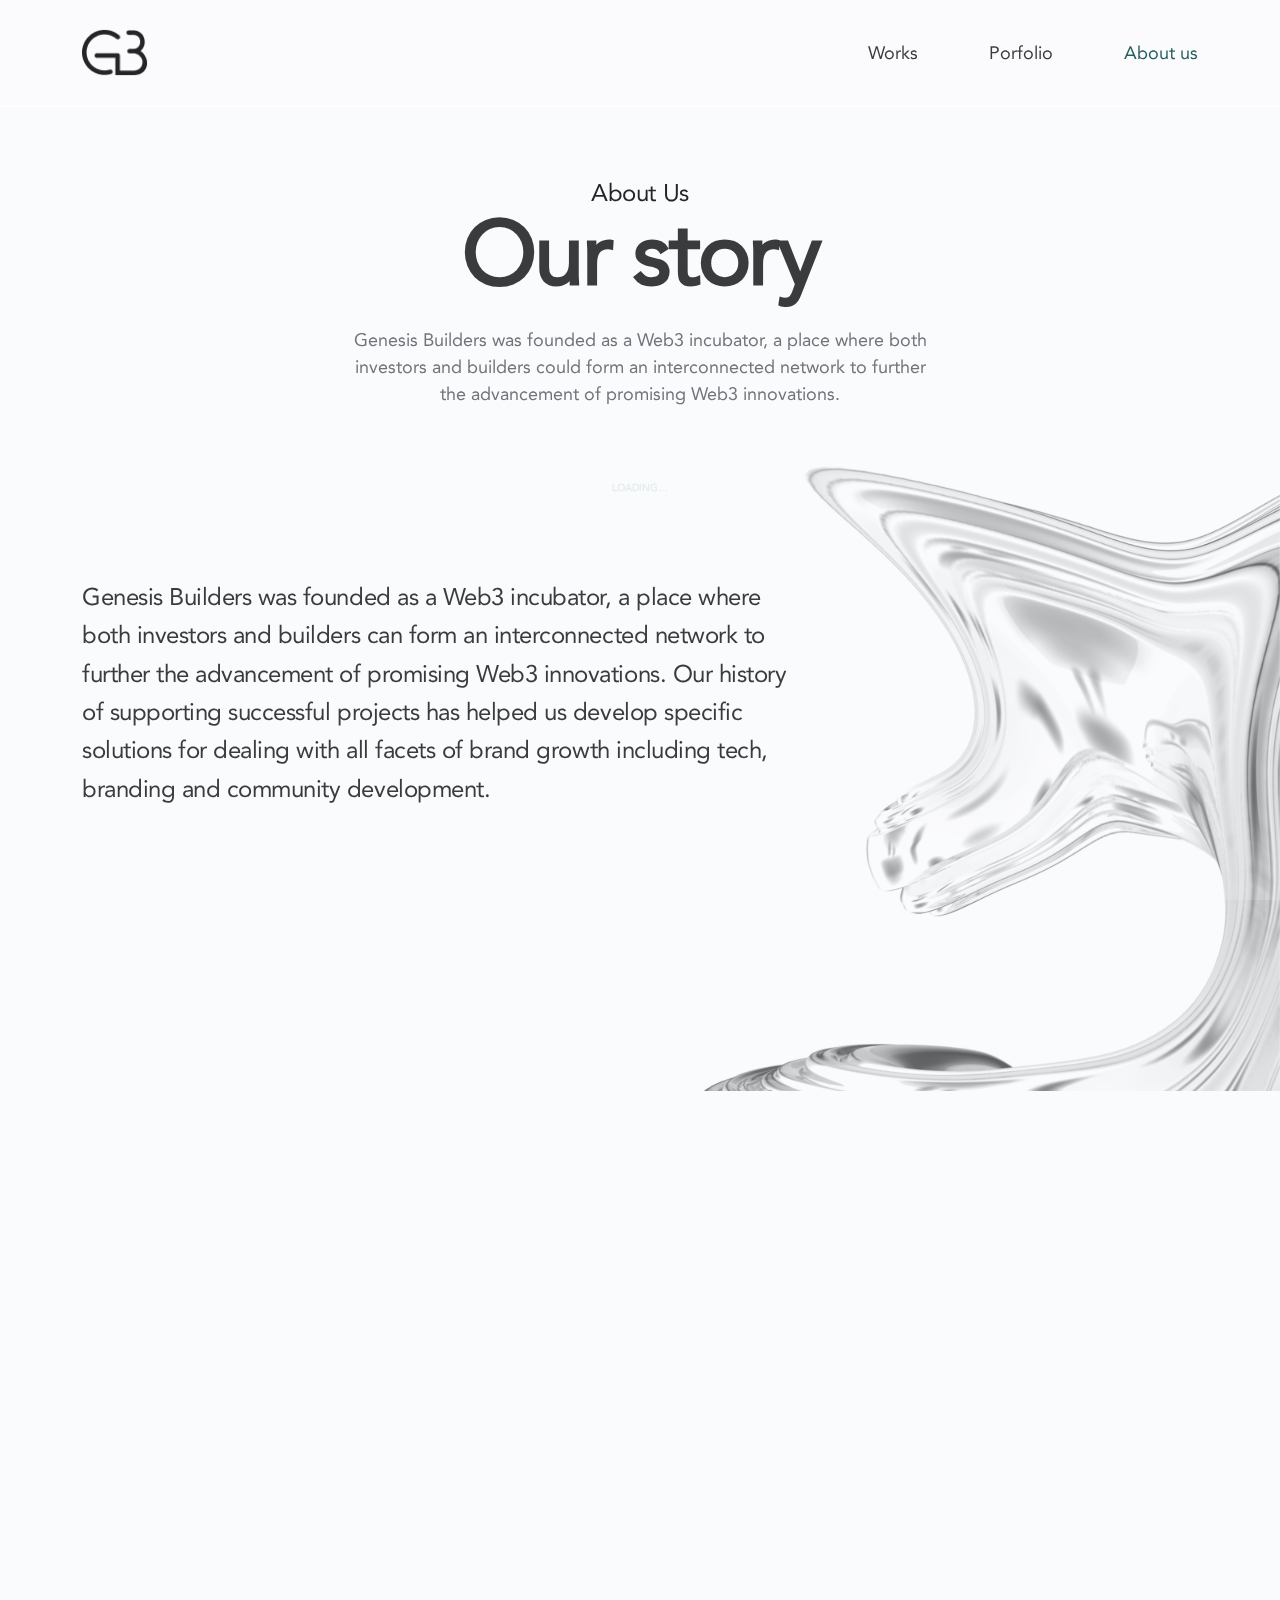
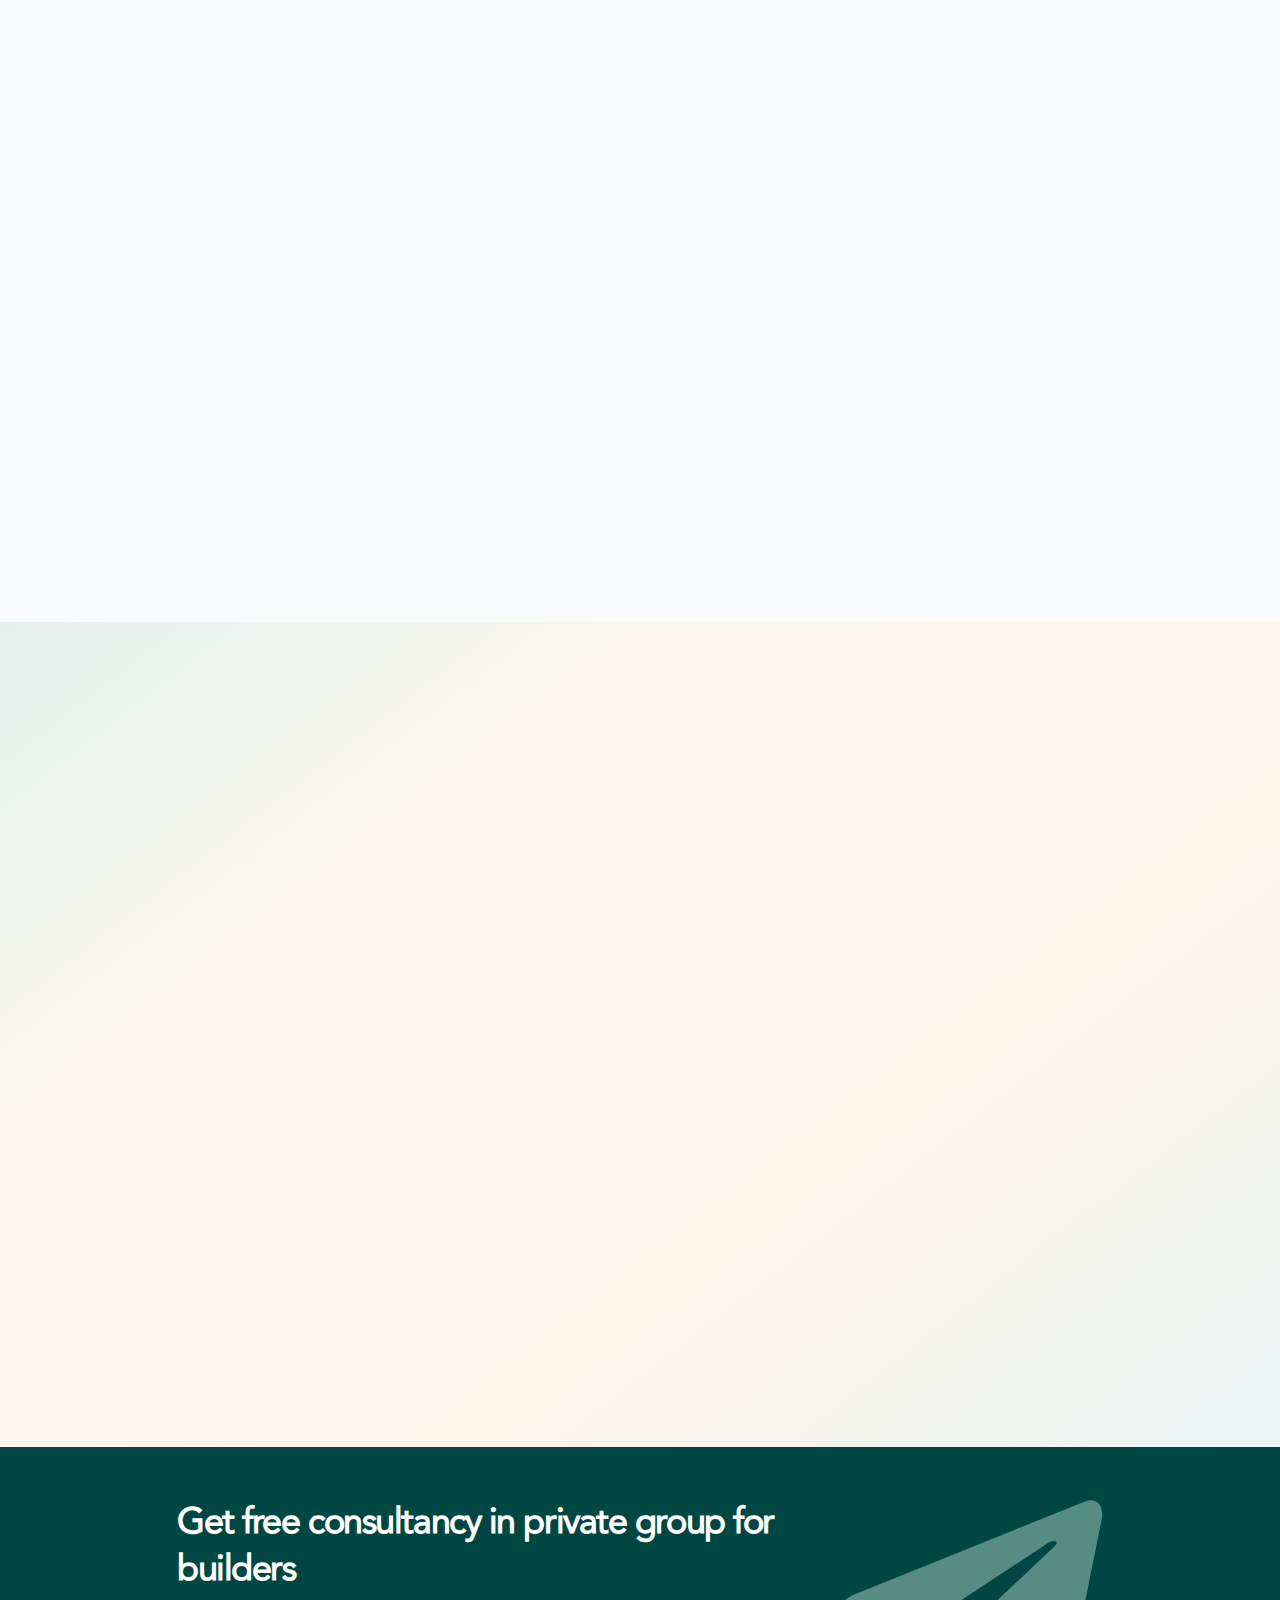
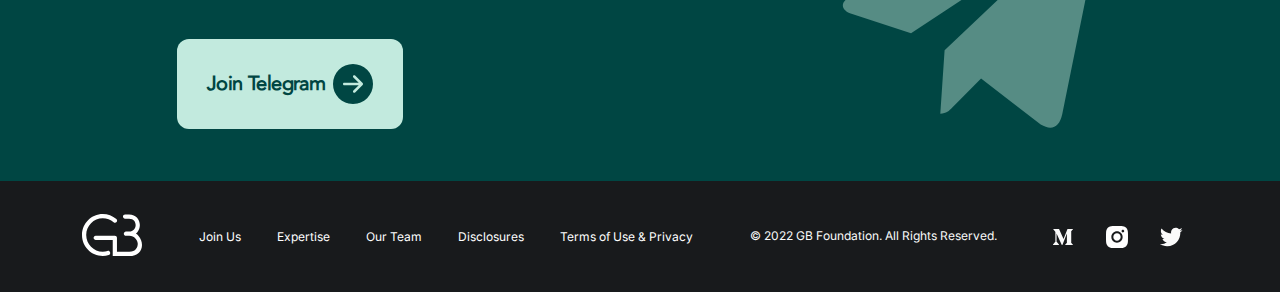
==== commit 3b9f0498: "fix content #2" ====
--- a/about-us.html
+++ b/about-us.html
@@ -1,353 +1,475 @@
 <!DOCTYPE html>
 <html lang="en">
-
-<head>
-  <meta charset="utf-8" />
-  <link href="favicon.ico" rel="icon" />
-  <title>About - GB Foundation</title>
-  <!-- Search Engine -->
-  <meta
-    content="Genesis Builders is here to assist every type of enterprise, from the most promising start-ups to top brands and businesses in the world, with the next evolution of consumer behavior."
-    name="description"
-  />
-  <meta content="https://gb-foundation.vercel.app/opengraph.png" name="image" />
-  <!-- Schema.org for Google -->
-  <meta content="GB Foundation" itemprop="name" />
-  <meta
-    content="Genesis Builders is here to assist every type of enterprise, from the most promising start-ups to top brands and businesses in the world, with the next evolution of consumer behavior."
-    itemprop="description"
-  />
-  <meta content="https://gb-foundation.vercel.app/opengraph.png" itemprop="image" />
-  <!-- Open Graph general (Facebook, Pinterest & Google+) -->
-  <meta content="GB Foundation" name="og:title" />
-  <meta
-    content="Genesis Builders is here to assist every type of enterprise, from the most promising start-ups to top brands and businesses in the world, with the next evolution of consumer behavior."
-    name="og:description"
-  />
-  <meta content="https://gb-foundation.vercel.app/opengraph.png" name="og:image" />
-  <meta content="https://gb-foundation.vercel.app/" name="og:url" />
-  <meta content="GB Foundation" name="og:site_name" />
-  <meta content="en_US" name="og:locale" />
-  <meta content="website" name="og:type" />
-  <meta content="@gbfoundation" name="twitter:site">
-  <meta content="summary_large_image" name="twitter:card">
-  <meta content="GB Foundation" name="twitter:title">
-  <meta
-    content="Genesis Builders is here to assist every type of enterprise, from the most promising start-ups to top brands and businesses in the world, with the next evolution of consumer behavior."
-    name="twitter:description"
-  >
-  <meta content="https://gb-foundation.vercel.app/opengraph.png" name="twitter:image">
-  <meta content="401785937034606" name="fb:app_id" />
-  <meta content="width=device-width, initial-scale=1" name="viewport" />
-  <meta content="#fff" name="theme-color" />
-  <link href="logo192.png" rel="apple-touch-icon" />
-  <link href="https://cdn.jsdelivr.net/npm/bootstrap@5.2.0/dist/css/bootstrap.min.css" rel="stylesheet" />
-  <link href="https://fonts.cdnfonts.com/css/avenir" rel="stylesheet" />
-  <link
-    href="https://fonts.googleapis.com/css2?family=Inter:wght@300;400;500;600;700;800;900&amp;display=swap"
-    rel="stylesheet"
-  />
-  <link href="assets/plugins/aos/aos.css" rel="stylesheet" />
-  <link href="assets/plugins/slick/slick.css" rel="stylesheet" />
-  <link href="assets/plugins/slick/slick-theme.css" rel="stylesheet" />
-  <link href="assets/fonts/Avenir/style.css" rel="stylesheet" />
-  <link href="assets/css/style.css" rel="stylesheet" />
-  <!-- Google tag (gtag.js) -->
-  <script async src="https://www.googletagmanager.com/gtag/js?id=G-9VPZ864VEZ"></script>
-  <script>
-    window.dataLayer = window.dataLayer || [];
-
-    function gtag() {
-      dataLayer.push(arguments);
-    }
-
-    gtag('js', new Date());
-    gtag('config', 'G-9VPZ864VEZ');
-  </script>
-</head>
-
-
-<body>
-<!-- begin loader -->
-<div class="gb-loader-wrapper" id="GBLoader">
-  <div class="gb-loader-element"></div>
-  <div class="gb-loader-element"></div>
-  <div class="gb-loader-element"></div>
-  <div class="gb-loader-text">Loading…</div>
-  <div class="gb-loader-large-square"></div>
-</div>
-<!-- end loader -->
-
-<!-- begin header -->
-<header class="gb-header">
-  <div class="container d-flex align-items-center justify-content-between">
-    <a class="gb-brand" href="index.html">
-      <img alt="GB Foundation" src="assets/images/logo.png" />
-    </a>
-    <div class="gb-header-toggle">
-      <span></span>
-      <span></span>
-      <span></span>
-      <span></span>
+  <head>
+    <meta charset="utf-8" />
+    <link href="favicon.ico" rel="icon" />
+    <title>About - GB Foundation</title>
+    <!-- Search Engine -->
+    <meta
+      content="Genesis Builders is here to assist every type of enterprise, from the most promising start-ups to top brands and businesses in the world, with the next evolution of consumer behavior."
+      name="description"
+    />
+    <meta
+      content="https://gb-foundation.vercel.app/opengraph.png"
+      name="image"
+    />
+    <!-- Schema.org for Google -->
+    <meta content="GB Foundation" itemprop="name" />
+    <meta
+      content="Genesis Builders is here to assist every type of enterprise, from the most promising start-ups to top brands and businesses in the world, with the next evolution of consumer behavior."
+      itemprop="description"
+    />
+    <meta
+      content="https://gb-foundation.vercel.app/opengraph.png"
+      itemprop="image"
+    />
+    <!-- Open Graph general (Facebook, Pinterest & Google+) -->
+    <meta content="GB Foundation" name="og:title" />
+    <meta
+      content="Genesis Builders is here to assist every type of enterprise, from the most promising start-ups to top brands and businesses in the world, with the next evolution of consumer behavior."
+      name="og:description"
+    />
+    <meta
+      content="https://gb-foundation.vercel.app/opengraph.png"
+      name="og:image"
+    />
+    <meta content="https://gb-foundation.vercel.app/" name="og:url" />
+    <meta content="GB Foundation" name="og:site_name" />
+    <meta content="en_US" name="og:locale" />
+    <meta content="website" name="og:type" />
+    <meta content="@gbfoundation" name="twitter:site" />
+    <meta content="summary_large_image" name="twitter:card" />
+    <meta content="GB Foundation" name="twitter:title" />
+    <meta
+      content="Genesis Builders is here to assist every type of enterprise, from the most promising start-ups to top brands and businesses in the world, with the next evolution of consumer behavior."
+      name="twitter:description"
+    />
+    <meta
+      content="https://gb-foundation.vercel.app/opengraph.png"
+      name="twitter:image"
+    />
+    <meta content="401785937034606" name="fb:app_id" />
+    <meta content="width=device-width, initial-scale=1" name="viewport" />
+    <meta content="#fff" name="theme-color" />
+    <link href="logo192.png" rel="apple-touch-icon" />
+    <link
+      href="https://cdn.jsdelivr.net/npm/bootstrap@5.2.0/dist/css/bootstrap.min.css"
+      rel="stylesheet"
+    />
+    <link href="https://fonts.cdnfonts.com/css/avenir" rel="stylesheet" />
+    <link
+      href="https://fonts.googleapis.com/css2?family=Inter:wght@300;400;500;600;700;800;900&amp;display=swap"
+      rel="stylesheet"
+    />
+    <link href="assets/plugins/aos/aos.css" rel="stylesheet" />
+    <link href="assets/plugins/slick/slick.css" rel="stylesheet" />
+    <link href="assets/plugins/slick/slick-theme.css" rel="stylesheet" />
+    <link href="assets/fonts/Avenir/style.css" rel="stylesheet" />
+    <link href="assets/css/style.css" rel="stylesheet" />
+    <!-- Google tag (gtag.js) -->
+    <script
+      async
+      src="https://www.googletagmanager.com/gtag/js?id=G-9VPZ864VEZ"
+    ></script>
+    <script>
+      window.dataLayer = window.dataLayer || [];
+
+      function gtag() {
+        dataLayer.push(arguments);
+      }
+
+      gtag("js", new Date());
+      gtag("config", "G-9VPZ864VEZ");
+    </script>
+  </head>
+
+  <body>
+    <!-- begin loader -->
+    <div class="gb-loader-wrapper" id="GBLoader">
+      <div class="gb-loader-element"></div>
+      <div class="gb-loader-element"></div>
+      <div class="gb-loader-element"></div>
+      <div class="gb-loader-text">Loading…</div>
+      <div class="gb-loader-large-square"></div>
     </div>
-    <div class="gb-header-menu">
-      <ul>
-        <li><a href="works.html">Works</a></li>
-        <li><a href="portfolio.html">Porfolio</a></li>
-        <li><a class="active" href="about-us.html">About us</a></li>
-      </ul>
-    </div>
-  </div>
-</header>
-<!-- end header -->
-
-<!-- begin main -->
-<main class="gb-main">
-  <div class="gb-page-content gb-about-us">
-    <div class="gb-page-banner">
-      <div class="container">
-        <div class="gb-page-subtitle" data-aos="fade-up">About Us</div>
-        <h1 class="gb-page-title" data-aos="fade-up" data-aos-delay="100">Our story</h1>
-        <div class="gb-page-description" data-aos="fade-up" data-aos-delay="200">Genesis Builders was founded as a Web3
-          incubator, a place where
-          both
-          investors and builders could form an interconnected network to further the advancement of
-          promising
-          Web3 innovations.
+    <!-- end loader -->
+
+    <!-- begin header -->
+    <header class="gb-header">
+      <div class="container d-flex align-items-center justify-content-between">
+        <a class="gb-brand" href="index.html">
+          <img alt="GB Foundation" src="assets/images/logo.png" />
+        </a>
+        <div class="gb-header-toggle">
+          <span></span>
+          <span></span>
+          <span></span>
+          <span></span>
+        </div>
+        <div class="gb-header-menu">
+          <ul>
+            <li><a href="works.html">Works</a></li>
+            <li><a href="portfolio.html">Porfolio</a></li>
+            <li><a class="active" href="about-us.html">About us</a></li>
+          </ul>
         </div>
       </div>
-    </div>
-    <div class="gb-au-story">
-      <div class="container">
-        <div class="gb-au-story-body" data-aos="fade-up">
-          Genesis Builders was founded as a Web3 incubator, a place where both investors and builders can
-          form
-          an
-          interconnected network to further the advancement of promising Web3 innovations.
-          Our history of supporting successful projects has helped us develop specific solutions for
-          dealing
-          with
-          all facets of brand growth including tech, branding and community development.
+    </header>
+    <!-- end header -->
+
+    <!-- begin main -->
+    <main class="gb-main">
+      <div class="gb-page-content gb-about-us">
+        <div class="gb-page-banner">
+          <div class="container">
+            <div class="gb-page-subtitle" data-aos="fade-up">About Us</div>
+            <h1 class="gb-page-title" data-aos="fade-up" data-aos-delay="100">
+              Our story
+            </h1>
+            <div
+              class="gb-page-description"
+              data-aos="fade-up"
+              data-aos-delay="200"
+            >
+              Genesis Builders was founded as a Web3 incubator, a place where
+              both investors and builders could form an interconnected network
+              to further the advancement of promising Web3 innovations.
+            </div>
+          </div>
+        </div>
+        <div class="gb-au-story">
+          <div class="container">
+            <div class="gb-au-story-body" data-aos="fade-up">
+              Genesis Builders was founded as a Web3 incubator, a place where
+              both investors and builders can form an interconnected network to
+              further the advancement of promising Web3 innovations. Our history
+              of supporting successful projects has helped us develop specific
+              solutions for dealing with all facets of brand growth including
+              tech, branding and community development.
+            </div>
+          </div>
+        </div>
+        <div class="gb-au-content">
+          <div class="gb-au-fynbm">
+            <div class="container">
+              <div class="row">
+                <div class="col-lg-6 order-lg-1 order-2">
+                  <div class="gb-au-title" data-aos="fade-up">
+                    Find your next big move
+                  </div>
+                  <div
+                    class="gb-au-body"
+                    data-aos="fade-up"
+                    data-aos-delay="100"
+                  >
+                    Genesis Builders is here to build brands that represent
+                    creativity, innovation and bring user benefit through
+                    investment and comprehensive support services from
+                    technological development to maintenance. Driven through
+                    brand promotion for projects that will be, and are on the
+                    market currently.
+                  </div>
+                </div>
+                <div class="col-lg-6 order-lg-2 order-1">
+                  <img
+                    alt="Find your next big move"
+                    class="gb-au-image"
+                    data-aos="fade-up"
+                    data-aos-delay="200"
+                    src="assets/images/about-us/find-your-next-big-move.svg"
+                  />
+                </div>
+              </div>
+            </div>
+          </div>
+
+          <div class="gb-au-nstdao">
+            <div class="container">
+              <div class="row">
+                <div class="col-lg-6">
+                  <img
+                    alt="Milestone 1: Media DAO"
+                    class="gb-au-image"
+                    data-aos="fade-up"
+                    src="assets/images/about-us/next-step-towards-DAO.svg"
+                  />
+                </div>
+                <div class="col-lg-6 ps-lg-5">
+                  <div
+                    class="gb-au-title"
+                    data-aos="fade-up"
+                    data-aos-delay="100"
+                  >
+                    Milestone 1: Media DAO
+                  </div>
+                  <div
+                    class="gb-au-body"
+                    data-aos="fade-up"
+                    data-aos-delay="200"
+                  >
+                    Media DAO makes it possible for creators to work and
+                    monetize collaboratively. Coming soon in 2022.
+                  </div>
+                </div>
+              </div>
+            </div>
+          </div>
+
+          <div class="gb-au-teams">
+            <div class="container">
+              <div class="gb-au-teams-title" data-aos="fade-up">
+                <span>Our Team</span>
+              </div>
+              <div class="row align-items-stretch">
+                <div class="col-lg-3 col-md-6 mb-lg-0 mb-5">
+                  <div
+                    class="gb-au-team d-flex flex-column"
+                    data-aos="fade-up"
+                    data-aos-delay="100"
+                  >
+                    <div class="gb-au-team-info">
+                      <div class="gb-au-team-image">
+                        <div class="gb-au-team-avatar">
+                          <img
+                            alt="MINH DOAN"
+                            src="assets/images/teams/minh-doan.jpg"
+                          />
+                        </div>
+                      </div>
+                      <div class="gb-au-team-name">MINH DOAN</div>
+                      <div class="gb-au-team-title">Co-Founder</div>
+                      <div class="gb-au-team-bio">
+                        Founder at MassBit, Co-founder of Codelight,
+                        ex-Co-founder of Harmony ONE, ex-Googler.
+                      </div>
+                    </div>
+                    <div class="gb-au-team-contact">
+                      <a
+                        href="https://www.linkedin.com/in/daywednes/"
+                        target="_blank"
+                      >
+                        <img
+                          alt="linkedin"
+                          src="assets/images/icons/linkedin.svg"
+                        />
+                      </a>
+                    </div>
+                  </div>
+                </div>
+
+                <div class="col-lg-3 col-md-6">
+                  <div
+                    class="gb-au-team d-flex flex-column h-100 justify-content-between"
+                    data-aos="fade-up"
+                    data-aos-delay="400"
+                  >
+                    <div class="gb-au-team-info">
+                      <div class="gb-au-team-image">
+                        <div class="gb-au-team-avatar">
+                          <img
+                            alt="RONGJIAN LAN"
+                            src="assets/images/teams/rongjian-lan.jpg"
+                          />
+                        </div>
+                      </div>
+                      <div class="gb-au-team-name">RONGJIAN LAN</div>
+                      <div class="gb-au-team-title">Co-Founder</div>
+                      <div class="gb-au-team-bio">
+                        CTO and Co-founder at Harmony ONE, ex-Googler
+                      </div>
+                    </div>
+                    <div class="gb-au-team-contact">
+                      <a
+                        href="https://www.linkedin.com/in/rongjianlan/"
+                        target="_blank"
+                      >
+                        <img
+                          alt="linkedin"
+                          src="assets/images/icons/linkedin.svg"
+                        />
+                      </a>
+                    </div>
+                  </div>
+                </div>
+
+                <div class="col-lg-3 col-md-6 mb-md-0 mb-5">
+                  <div
+                    class="gb-au-team d-flex flex-column h-100 justify-content-between"
+                    data-aos="fade-up"
+                    data-aos-delay="300"
+                  >
+                    <div class="gb-au-team-info">
+                      <div class="gb-au-team-image">
+                        <div class="gb-au-team-avatar">
+                          <img
+                            alt="KATE P."
+                            src="assets/images/teams/kate.jpg"
+                          />
+                        </div>
+                      </div>
+                      <div class="gb-au-team-name">KATE P.</div>
+                      <div class="gb-au-team-title">Co-Founder</div>
+                      <div class="gb-au-team-bio">
+                        Marketing Manager of MassBit, Partnership at Codelight
+                      </div>
+                    </div>
+                    <div class="gb-au-team-contact">
+                      <a
+                        href="https://www.linkedin.com/in/kate-pham-trinh-10a031131/"
+                        target="_blank"
+                      >
+                        <img
+                          alt="linkedin"
+                          src="assets/images/icons/linkedin.svg"
+                        />
+                      </a>
+                    </div>
+                  </div>
+                </div>
+
+                <div class="col-lg-3 col-md-6 mb-lg-0 mb-5">
+                  <div
+                    class="gb-au-team d-flex flex-column h-100 justify-content-between"
+                    data-aos="fade-up"
+                    data-aos-delay="200"
+                  >
+                    <div class="gb-au-team-info">
+                      <div class="gb-au-team-image">
+                        <div class="gb-au-team-avatar">
+                          <img
+                            alt="CHAO MA"
+                            src="assets/images/teams/chao-ma.jpg"
+                          />
+                        </div>
+                      </div>
+                      <div class="gb-au-team-name">CHAO MA</div>
+                      <div class="gb-au-team-title">Advisor</div>
+                      <div class="gb-au-team-bio">
+                        Privacy and Scaling at Ethereum Foundation, CTO of
+                        deeper network, ex-Amazoner
+                      </div>
+                    </div>
+                    <div class="gb-au-team-contact">
+                      <a
+                        href="https://www.linkedin.com/in/mc8305/"
+                        target="_blank"
+                      >
+                        <img
+                          alt="linkedin"
+                          src="assets/images/icons/linkedin.svg"
+                        />
+                      </a>
+                    </div>
+                  </div>
+                </div>
+              </div>
+            </div>
+          </div>
         </div>
       </div>
-    </div>
-    <div class="gb-au-content">
-      <div class="gb-au-fynbm">
+    </main>
+    <!-- end main -->
+
+    <!-- begin footer -->
+    <footer class="gb-footer">
+      <div class="gb-footer-top">
         <div class="container">
-          <div class="row">
-            <div class="col-lg-6 order-lg-1 order-2">
-              <div class="gb-au-title" data-aos="fade-up">Find your next big move</div>
-              <div class="gb-au-body" data-aos="fade-up" data-aos-delay="100">Genesis Builders is here to build brands
-                that represent
-                creativity,
-                innovation and bring user benefit through investment and comprehensive support
-                services
-                from technological development to maintenance. Driven through brand promotion for
-                projects that will be, and are on the market currently.
-              </div>
-            </div>
-            <div class="col-lg-6 order-lg-2 order-1">
+          <div class="row justify-content-center align-items-center">
+            <div class="col-lg-7 col-md-9">
+              <h3>Get free consultancy in private group for builders</h3>
+              <a href="https://t.me/genesisbuilderscommunity" target="_blank">
+                <span>Join Telegram</span>
+                <svg
+                  fill="none"
+                  height="40"
+                  viewBox="0 0 40 40"
+                  width="40"
+                  xmlns="http://www.w3.org/2000/svg"
+                >
+                  <g clip-path="url(#clip0_755_1672)">
+                    <path
+                      d="M20 -8.74228e-07C25.3043 -1.10609e-06 30.3914 2.10713 34.1421 5.85786C37.8929 9.60859 40 14.6957 40 20C40 25.3043 37.8929 30.3914 34.1421 34.1421C30.3914 37.8929 25.3043 40 20 40C14.6957 40 9.60859 37.8929 5.85786 34.1421C2.10714 30.3914 -6.42368e-07 25.3043 -8.74228e-07 20C-1.10609e-06 14.6957 2.10714 9.60859 5.85786 5.85786C9.60859 2.10714 14.6957 -6.42368e-07 20 -8.74228e-07ZM11.25 18.75C10.9185 18.75 10.6005 18.8817 10.3661 19.1161C10.1317 19.3505 10 19.6685 10 20C10 20.3315 10.1317 20.6495 10.3661 20.8839C10.6005 21.1183 10.9185 21.25 11.25 21.25L25.7325 21.25L20.365 26.615C20.1303 26.8497 19.9984 27.1681 19.9984 27.5C19.9984 27.8319 20.1303 28.1503 20.365 28.385C20.5997 28.6197 20.9181 28.7516 21.25 28.7516C21.5819 28.7516 21.9003 28.6197 22.135 28.385L29.635 20.885C29.7514 20.7689 29.8438 20.6309 29.9068 20.4791C29.9698 20.3272 30.0022 20.1644 30.0022 20C30.0022 19.8356 29.9698 19.6728 29.9068 19.5209C29.8438 19.3691 29.7514 19.2311 29.635 19.115L22.135 11.615C21.9003 11.3803 21.5819 11.2484 21.25 11.2484C20.9181 11.2484 20.5997 11.3803 20.365 11.615C20.1303 11.8497 19.9984 12.1681 19.9984 12.5C19.9984 12.8319 20.1303 13.1503 20.365 13.385L25.7325 18.75L11.25 18.75Z"
+                      fill="#004643"
+                    />
+                  </g>
+                  <defs>
+                    <clipPath id="clip0_755_1672">
+                      <rect
+                        fill="white"
+                        height="40"
+                        transform="translate(0 40) rotate(-90)"
+                        width="40"
+                      />
+                    </clipPath>
+                  </defs>
+                </svg>
+              </a>
+            </div>
+            <div class="col-lg-3 col-md-3 d-md-block d-none">
               <img
-                alt="Find your next big move" class="gb-au-image" data-aos="fade-up"
-                data-aos-delay="200"
-                src="assets/images/about-us/find-your-next-big-move.svg"
+                alt="telegram"
+                class="img-fluid"
+                src="assets/images/telegram.svg"
               />
             </div>
           </div>
-
         </div>
       </div>
-
-      <div class="gb-au-nstdao">
+      <div class="gb-footer-bottom">
         <div class="container">
-          <div class="row">
-            <div class="col-lg-6">
-              <img
-                alt="Milestone 1: Media DAO" class="gb-au-image" data-aos="fade-up"
-                src="assets/images/about-us/next-step-towards-DAO.svg"
-              />
-            </div>
-            <div class="col-lg-6 ps-lg-5">
-              <div class="gb-au-title" data-aos="fade-up" data-aos-delay="100">Milestone 1: Media DAO</div>
-              <div class="gb-au-body" data-aos="fade-up" data-aos-delay="200">Media DAO makes it possible for creators
-                to work and monetize collaboratively. Coming soon in 2022.
-              </div>
+          <div class="gb-footer-bottom-inner">
+            <div class="gb-footer-logo">
+              <img alt="GB" src="assets/images/logo-sm-white.svg" />
+            </div>
+            <div class="gb-footer-menu">
+              <ul>
+                <li><a href="#">Join Us</a></li>
+                <li><a href="#">Expertise</a></li>
+                <li><a href="#">Our Team</a></li>
+                <li><a href="#">Disclosures</a></li>
+                <li><a href="#">Terms of Use & Privacy</a></li>
+              </ul>
+            </div>
+            <div class="gb-footer-copyright">
+              © 2022 GB Foundation. All Rights Reserved.
+            </div>
+            <div class="gb-footer-socials">
+              <ul>
+                <li>
+                  <a
+                    href="https://medium.com/@genesisbuilders.web3"
+                    target="_blank"
+                  >
+                    <img alt="medium" src="assets/images/icons/medium.svg" />
+                  </a>
+                </li>
+                <li>
+                  <a
+                    href="https://www.instagram.com/thegb.xyz/ "
+                    target="_blank"
+                  >
+                    <img
+                      alt="instagram"
+                      src="assets/images/icons/instagram.svg"
+                    />
+                  </a>
+                </li>
+                <li>
+                  <a href="https://twitter.com/GBFoundationHQ" target="_blank">
+                    <img alt="twitter" src="assets/images/icons/twitter.svg" />
+                  </a>
+                </li>
+              </ul>
             </div>
           </div>
         </div>
       </div>
-
-      <div class="gb-au-teams">
-        <div class="container">
-          <div class="gb-au-teams-title" data-aos="fade-up"><span>Our Team</span></div>
-          <div class="row">
-            <div class="col-lg-3 col-md-6 mb-lg-0 mb-5">
-              <div class="gb-au-team" data-aos="fade-up" data-aos-delay="100">
-                <div class="gb-au-team-image">
-                  <div class="gb-au-team-avatar">
-                    <img alt="MINH DOAN" src="assets/images/teams/minh-doan.jpg" />
-                  </div>
-                </div>
-                <div class="gb-au-team-name">MINH DOAN</div>
-                <div class="gb-au-team-title">Co-Founder</div>
-                <div class="gb-au-team-bio">Founder at MassBit, Co-founder of Codelight, ex-Co-founder of Harmony ONE,
-                  ex-Googler.
-                </div>
-                <div class="gb-au-team-contact">
-                  <a href="https://www.linkedin.com/in/daywednes/" target="_blank">
-                    <img alt="linkedin" src="assets/images/icons/linkedin.svg" />
-                  </a>
-                </div>
-              </div>
-            </div>
-
-            <div class="col-lg-3 col-md-6">
-              <div class="gb-au-team" data-aos="fade-up" data-aos-delay="400">
-                <div class="gb-au-team-image">
-                  <div class="gb-au-team-avatar">
-                    <img alt="RONGJIAN LAN" src="assets/images/teams/rongjian-lan.jpg" />
-                  </div>
-                </div>
-                <div class="gb-au-team-name">RONGJIAN LAN</div>
-                <div class="gb-au-team-title">Co-Founder</div>
-                <div class="gb-au-team-bio">CTO and Co-founder at Harmony ONE, ex-Googler</div>
-                <div class="gb-au-team-contact">
-                  <a href="https://www.linkedin.com/in/rongjianlan/" target="_blank">
-                    <img alt="linkedin" src="assets/images/icons/linkedin.svg" />
-                  </a>
-                </div>
-              </div>
-            </div>
-
-            <div class="col-lg-3 col-md-6 mb-md-0 mb-5">
-              <div class="gb-au-team" data-aos="fade-up" data-aos-delay="300">
-                <div class="gb-au-team-image">
-                  <div class="gb-au-team-avatar">
-                    <img alt="KATE P." src="assets/images/teams/kate.jpg" />
-                  </div>
-                </div>
-                <div class="gb-au-team-name">KATE P.</div>
-                <div class="gb-au-team-title">Co-Founder</div>
-                <div class="gb-au-team-bio">Marketing Manager of MassBit, Partnership at Codelight</div>
-                <div class="gb-au-team-contact">
-                  <a href="https://www.linkedin.com/in/kate-pham-trinh-10a031131/" target="_blank">
-                    <img alt="linkedin" src="assets/images/icons/linkedin.svg" />
-                  </a>
-                </div>
-              </div>
-            </div>
-
-            <div class="col-lg-3 col-md-6 mb-lg-0 mb-5">
-              <div class="gb-au-team" data-aos="fade-up" data-aos-delay="200">
-                <div class="gb-au-team-image">
-                  <div class="gb-au-team-avatar">
-                    <img alt="CHAO MA" src="assets/images/teams/chao-ma.jpg" />
-                  </div>
-                </div>
-                <div class="gb-au-team-name">CHAO MA</div>
-                <div class="gb-au-team-title">Advisor</div>
-                <div class="gb-au-team-bio">Privacy and Scaling at Ethereum Foundation, CTO of deeper network,
-                  ex-Amazoner
-                </div>
-                <div class="gb-au-team-contact">
-                  <a href="https://www.linkedin.com/in/mc8305/" target="_blank">
-                    <img alt="linkedin" src="assets/images/icons/linkedin.svg" />
-                  </a>
-                </div>
-              </div>
-            </div>
-            
-          </div>
-        </div>
-      </div>
-    </div>
-  </div>
-</main>
-<!-- end main -->
-
-<!-- begin footer -->
-<footer class="gb-footer">
-  <div class="gb-footer-top">
-    <div class="container">
-      <div class="row justify-content-center align-items-center">
-        <div class="col-lg-7 col-md-9">
-          <h3>Get free consultancy in private group for builders</h3>
-          <a href="https://t.me/genesisbuilderscommunity" target="_blank">
-            <span>Join Telegram</span>
-            <svg
-              fill="none" height="40" viewBox="0 0 40 40" width="40"
-              xmlns="http://www.w3.org/2000/svg"
-            >
-              <g clip-path="url(#clip0_755_1672)">
-                <path
-                  d="M20 -8.74228e-07C25.3043 -1.10609e-06 30.3914 2.10713 34.1421 5.85786C37.8929 9.60859 40 14.6957 40 20C40 25.3043 37.8929 30.3914 34.1421 34.1421C30.3914 37.8929 25.3043 40 20 40C14.6957 40 9.60859 37.8929 5.85786 34.1421C2.10714 30.3914 -6.42368e-07 25.3043 -8.74228e-07 20C-1.10609e-06 14.6957 2.10714 9.60859 5.85786 5.85786C9.60859 2.10714 14.6957 -6.42368e-07 20 -8.74228e-07ZM11.25 18.75C10.9185 18.75 10.6005 18.8817 10.3661 19.1161C10.1317 19.3505 10 19.6685 10 20C10 20.3315 10.1317 20.6495 10.3661 20.8839C10.6005 21.1183 10.9185 21.25 11.25 21.25L25.7325 21.25L20.365 26.615C20.1303 26.8497 19.9984 27.1681 19.9984 27.5C19.9984 27.8319 20.1303 28.1503 20.365 28.385C20.5997 28.6197 20.9181 28.7516 21.25 28.7516C21.5819 28.7516 21.9003 28.6197 22.135 28.385L29.635 20.885C29.7514 20.7689 29.8438 20.6309 29.9068 20.4791C29.9698 20.3272 30.0022 20.1644 30.0022 20C30.0022 19.8356 29.9698 19.6728 29.9068 19.5209C29.8438 19.3691 29.7514 19.2311 29.635 19.115L22.135 11.615C21.9003 11.3803 21.5819 11.2484 21.25 11.2484C20.9181 11.2484 20.5997 11.3803 20.365 11.615C20.1303 11.8497 19.9984 12.1681 19.9984 12.5C19.9984 12.8319 20.1303 13.1503 20.365 13.385L25.7325 18.75L11.25 18.75Z"
-                  fill="#004643"
-                />
-              </g>
-              <defs>
-                <clipPath id="clip0_755_1672">
-                  <rect
-                    fill="white" height="40" transform="translate(0 40) rotate(-90)"
-                    width="40"
-                  />
-                </clipPath>
-              </defs>
-            </svg>
-          </a>
-        </div>
-        <div class="col-lg-3 col-md-3 d-md-block d-none">
-          <img alt="telegram" class="img-fluid" src="assets/images/telegram.svg" />
-        </div>
-      </div>
-    </div>
-  </div>
-  <div class="gb-footer-bottom">
-    <div class="container">
-      <div class="gb-footer-bottom-inner">
-        <div class="gb-footer-logo">
-          <img alt="GB" src="assets/images/logo-sm-white.svg" />
-        </div>
-        <div class="gb-footer-menu">
-          <ul>
-            <li><a href="#">Join Us</a></li>
-            <li><a href="#">Expertise</a></li>
-            <li><a href="#">Our Team</a></li>
-            <li><a href="#">Disclosures</a></li>
-            <li><a href="#">Terms of Use & Privacy</a></li>
-          </ul>
-        </div>
-        <div class="gb-footer-copyright">
-          © 2022 GB Foundation. All Rights Reserved.
-        </div>
-        <div class="gb-footer-socials">
-          <ul>
-            <li>
-              <a href="https://medium.com/@genesisbuilders.web3" target="_blank">
-                <img alt="medium" src="assets/images/icons/medium.svg" />
-              </a>
-            </li>
-            <li>
-              <a href="https://www.instagram.com/thegb.xyz/ " target="_blank">
-                <img alt="instagram" src="assets/images/icons/instagram.svg" />
-              </a>
-            </li>
-            <li>
-              <a href="https://twitter.com/GBFoundationHQ" target="_blank">
-                <img alt="twitter" src="assets/images/icons/twitter.svg" />
-              </a>
-            </li>
-          </ul>
-        </div>
-      </div>
-    </div>
-  </div>
-</footer>
-<!-- end footer -->
-<script src="https://cdn.jsdelivr.net/npm/bootstrap@5.2.0/dist/js/bootstrap.bundle.min.js"></script>
-<script src="assets/plugins/jquery/jquery.min.js"></script>
-<script src="assets/plugins/aos/aos.js"></script>
-<script src="assets/plugins/slick/slick.min.js"></script>
-<script src="assets/js/script.js"></script>
-</body>
-
-</html>+    </footer>
+    <!-- end footer -->
+    <script src="https://cdn.jsdelivr.net/npm/bootstrap@5.2.0/dist/js/bootstrap.bundle.min.js"></script>
+    <script src="assets/plugins/jquery/jquery.min.js"></script>
+    <script src="assets/plugins/aos/aos.js"></script>
+    <script src="assets/plugins/slick/slick.min.js"></script>
+    <script src="assets/js/script.js"></script>
+  </body>
+</html>
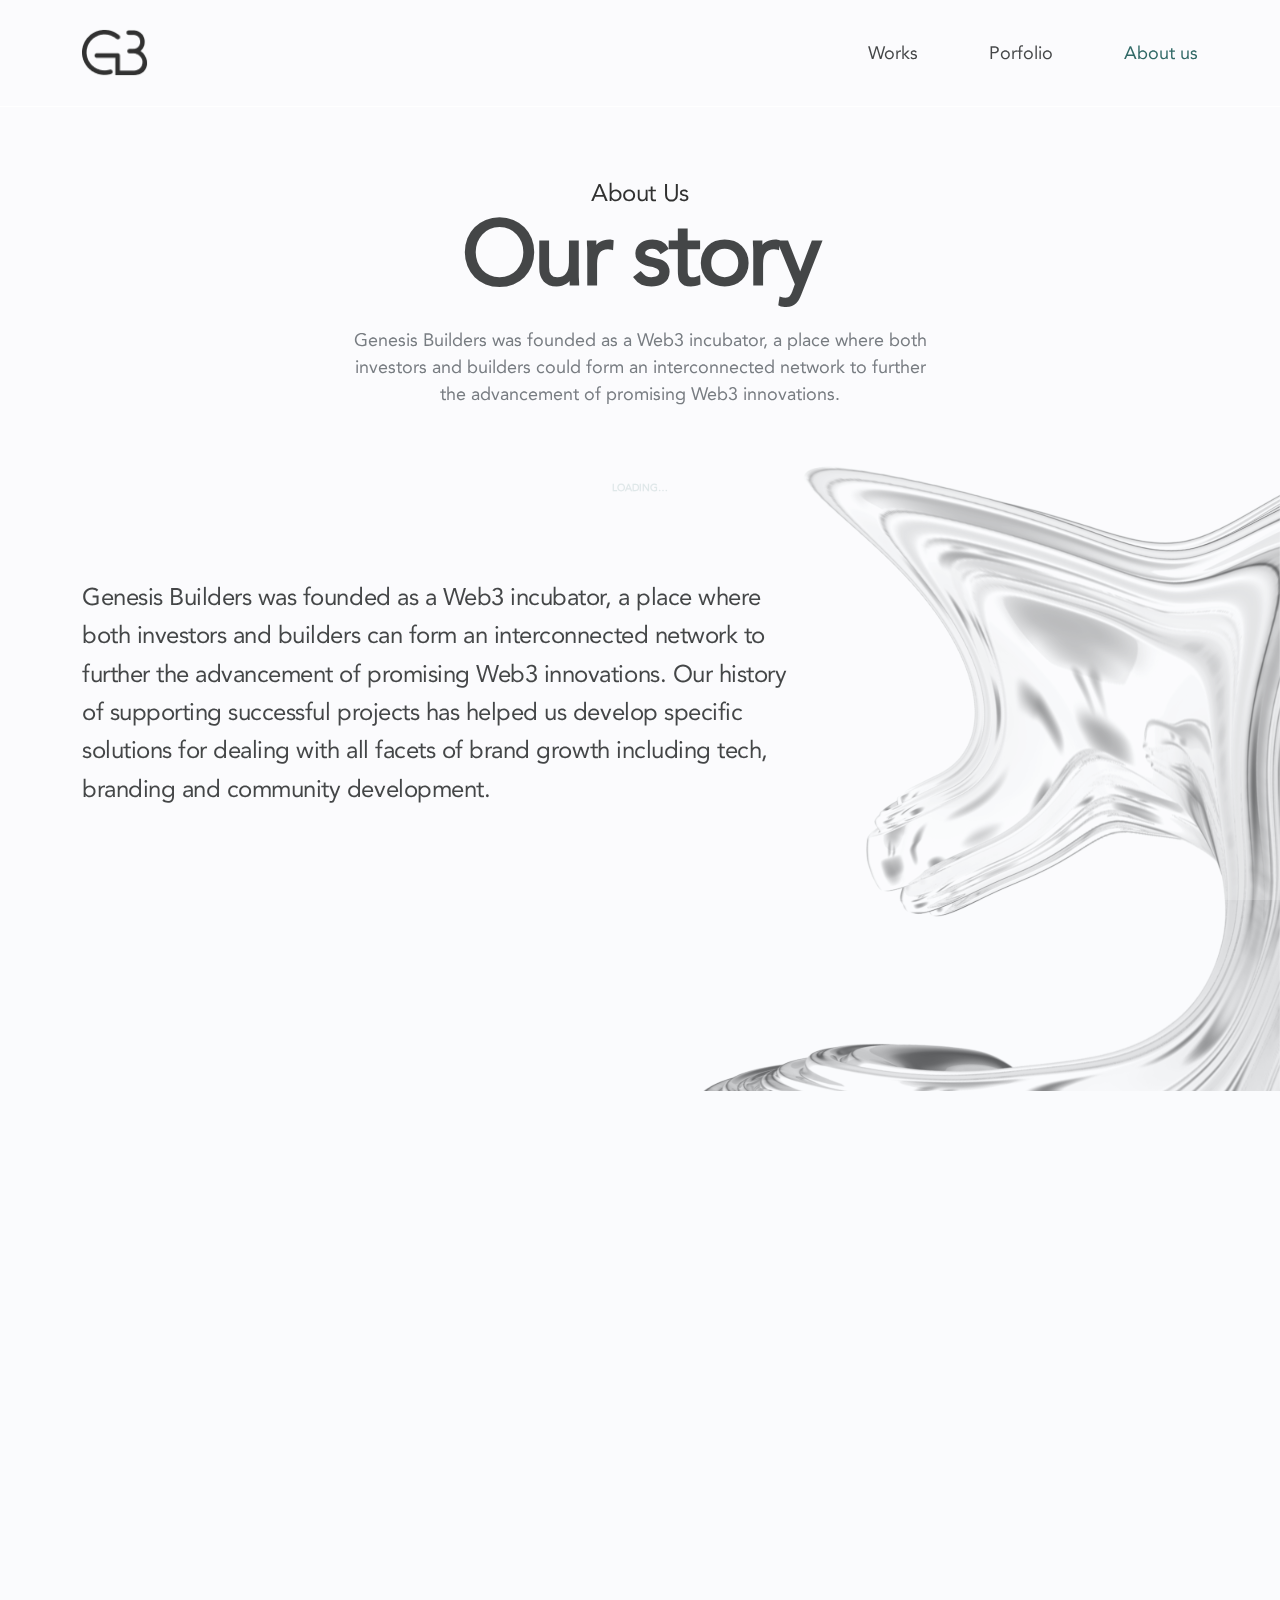
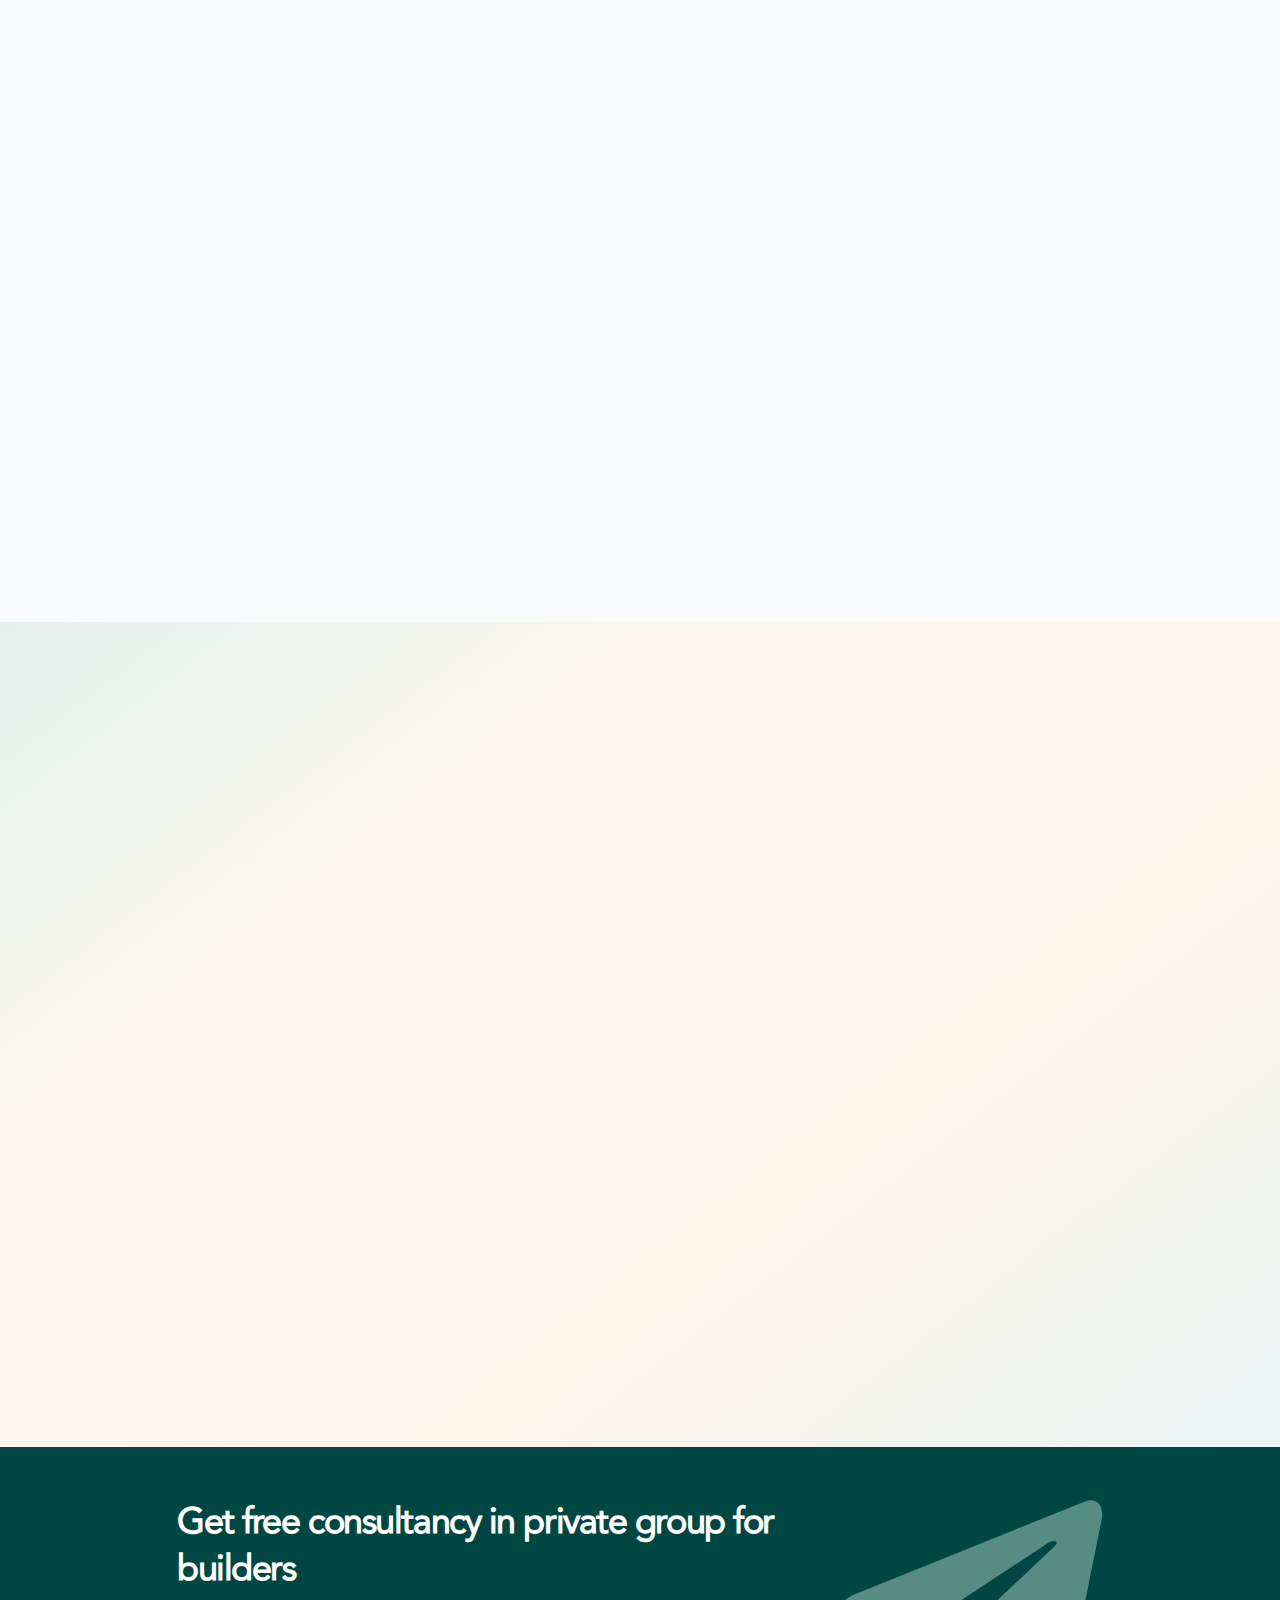
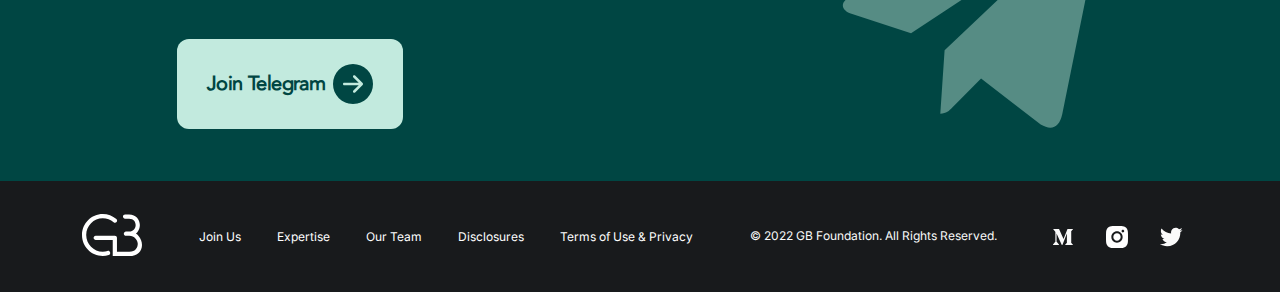
==== commit 8270f8d4: "fix: about page content" ====
--- a/about-us.html
+++ b/about-us.html
@@ -200,15 +200,15 @@
                     data-aos="fade-up"
                     data-aos-delay="100"
                   >
-                    Milestone 1: Media DAO
+                    Next milestone: Web3 Event Tracker
                   </div>
                   <div
                     class="gb-au-body"
                     data-aos="fade-up"
                     data-aos-delay="200"
                   >
-                    Media DAO makes it possible for creators to work and
-                    monetize collaboratively. Coming soon in 2022.
+                    Web3 focused Eventbrite - Browse, register, chat, and
+                    schedule meetings, with the right people, all in one place!
                   </div>
                 </div>
               </div>
--- a/assets/css/style.css
+++ b/assets/css/style.css
@@ -1 +1,1596 @@
-.gb-title{font-family:"Avenir",sans-serif;color:#1a051d;font-weight:800;letter-spacing:-0.03em}.gb-title.large{font-size:62px;line-height:62px;margin-bottom:15px}.gb-title.medium{font-size:44px;line-height:120%;margin-bottom:10px}h1,.h1,.gb-h1{font-family:"Avenir",sans-serif;color:#1a051d;font-weight:900;font-size:36px;line-height:130%;letter-spacing:-0.04em;margin-bottom:6px}h2,.h2,.gb-h2{font-family:"Avenir",sans-serif;color:#1a051d;font-weight:900;font-size:24px;line-height:120%;letter-spacing:-0.02em;margin-bottom:12px}h3,.h3,.gb-h3{font-family:"Avenir",sans-serif;color:#1a051d;font-weight:800;font-size:20px;line-height:26px;letter-spacing:-0.03em;margin-bottom:13px}body,.gb-text{font-family:"Avenir",sans-serif;color:#1a051d;font-weight:400;font-size:18px;line-height:150%}.gb-text-2{font-family:"Avenir",sans-serif;color:#1a051d;font-weight:500;font-size:14px;line-height:20px}.gb-small-text{font-family:"Avenir",sans-serif;color:#1a051d;font-weight:400;font-size:12px;line-height:13px}.gb-caption-text{font-family:"Avenir",sans-serif;color:#1a051d;font-weight:500;font-size:12px;line-height:16px}.gb-header{position:fixed;top:0;left:0;width:100%;z-index:999;background:rgba(255,255,255,.2);border-bottom:1px solid #fff;backdrop-filter:blur(10px);padding:23px 0}@media(max-width: 767px){.gb-header{padding:15px 0}}.gb-header .gb-brand{z-index:999}.gb-header .gb-brand img{height:60px}@media(max-width: 767px){.gb-header .gb-brand img{height:50px}}.gb-header .gb-header-toggle{display:none;width:32px;height:22px;position:relative;transform:rotate(0deg);transition:.5s ease-in-out;cursor:pointer;z-index:999}.gb-header .gb-header-toggle.open span:nth-child(1){top:10px;width:0%;left:50%}.gb-header .gb-header-toggle.open span:nth-child(2){transform:rotate(45deg)}.gb-header .gb-header-toggle.open span:nth-child(3){transform:rotate(-45deg)}.gb-header .gb-header-toggle.open span:nth-child(4){top:10px;width:0%;left:50%}.gb-header .gb-header-toggle span{display:block;position:absolute;height:2px;width:100%;background:#181a1c;border-radius:2px;opacity:1;left:0;transform:rotate(0deg);transition:.25s ease-in-out}.gb-header .gb-header-toggle span:nth-child(1){top:0px}.gb-header .gb-header-toggle span:nth-child(2),.gb-header .gb-header-toggle span:nth-child(3){top:10px}.gb-header .gb-header-toggle span:nth-child(4){top:20px}@media(max-width: 767px){.gb-header .gb-header-toggle{display:block}}.gb-header .gb-header-menu{display:inline-flex}@media(max-width: 767px){.gb-header .gb-header-menu{position:fixed;top:0px;left:0;width:100vw;height:100vh;z-index:998;transform:translateX(100%);transition:all ease-in-out .3s;background-color:#fff;justify-content:center;padding:180px 0}.gb-header .gb-header-menu ul{flex-direction:column;max-width:540px}.gb-header .gb-header-menu ul li{margin:10px 0 !important}.gb-header .gb-header-menu.show{transform:translateX(0)}}.gb-header .gb-header-menu ul{list-style:none;padding-left:0;margin-bottom:0;display:inline-flex;align-items:center}.gb-header .gb-header-menu ul li:not(:last-child){margin-right:71px}.gb-header .gb-header-menu ul li a{font-weight:400;font-size:18px;line-height:150%;color:#181a1c;text-decoration:none;transition:all ease-in-out .3s}.gb-header .gb-header-menu ul li a.active,.gb-header .gb-header-menu ul li a:hover{color:#004643}.gb-footer .gb-footer-top{padding:52.35px 0;background:#004643}.gb-footer .gb-footer-top h3{font-weight:900;font-size:36px;line-height:130%;letter-spacing:-0.04em;color:#fff;margin-bottom:46px}@media(max-width: 1199px){.gb-footer .gb-footer-top h3{font-size:30px}}@media(max-width: 991px){.gb-footer .gb-footer-top h3{font-size:28px;margin-bottom:30px}}@media(max-width: 576px){.gb-footer .gb-footer-top h3{font-size:24px;margin-bottom:24px}}.gb-footer .gb-footer-top a{background:#c2eade;border-radius:12px;display:inline-flex;align-items:center;padding:25px 30px;font-weight:900;font-size:20px;line-height:22px;letter-spacing:-0.03em;color:#004643;transition:all ease-in-out .3s;text-decoration:none}@media(max-width: 576px){.gb-footer .gb-footer-top a{padding-top:10px;padding-bottom:10px}.gb-footer .gb-footer-top a svg{height:18px;width:auto}}.gb-footer .gb-footer-top a svg{margin-left:8px}.gb-footer .gb-footer-bottom{padding:27px 0 29px;background:#181a1c}.gb-footer .gb-footer-bottom .gb-footer-bottom-inner{display:flex;flex-wrap:wrap;align-items:center;justify-content:space-between}.gb-footer .gb-footer-bottom .gb-footer-bottom-inner ul{padding-left:0;margin-bottom:0;display:inline-flex;align-items:center;list-style:none}@media(max-width: 1199px){.gb-footer .gb-footer-bottom .gb-footer-bottom-inner .gb-footer-logo{width:20%}}@media(max-width: 1199px){.gb-footer .gb-footer-bottom .gb-footer-bottom-inner .gb-footer-menu{width:80%;text-align:right}.gb-footer .gb-footer-bottom .gb-footer-bottom-inner .gb-footer-menu ul{justify-content:flex-end}}@media(max-width: 767px){.gb-footer .gb-footer-bottom .gb-footer-bottom-inner .gb-footer-menu{width:100%;text-align:left;margin:10px 0}}@media(max-width: 767px){.gb-footer .gb-footer-bottom .gb-footer-bottom-inner .gb-footer-menu ul{justify-content:flex-start}}@media(max-width: 576px){.gb-footer .gb-footer-bottom .gb-footer-bottom-inner .gb-footer-menu ul{margin:15px 0;flex-direction:column;align-items:flex-start}}@media(max-width: 767px){.gb-footer .gb-footer-bottom .gb-footer-bottom-inner .gb-footer-menu ul li:first-child a{padding-left:0}}.gb-footer .gb-footer-bottom .gb-footer-bottom-inner .gb-footer-menu ul li a{text-decoration:none;padding:10px 18px;font-family:"Inter",sans-serif;font-weight:400;font-size:12px;line-height:15px;color:#fff;white-space:nowrap}@media(max-width: 576px){.gb-footer .gb-footer-bottom .gb-footer-bottom-inner .gb-footer-menu ul li a{padding:0}}.gb-footer .gb-footer-bottom .gb-footer-bottom-inner .gb-footer-copyright{font-family:"Inter",sans-serif;font-weight:400;font-size:12px;line-height:15px;color:#fafafa}@media(max-width: 1199px){.gb-footer .gb-footer-bottom .gb-footer-bottom-inner .gb-footer-copyright{width:70%;padding-top:10px}}@media(max-width: 576px){.gb-footer .gb-footer-bottom .gb-footer-bottom-inner .gb-footer-copyright{width:100%;margin-bottom:10px}}@media(max-width: 1199px){.gb-footer .gb-footer-bottom .gb-footer-bottom-inner .gb-footer-socials{text-align:right;width:30%}.gb-footer .gb-footer-bottom .gb-footer-bottom-inner .gb-footer-socials ul{justify-content:flex-end}}@media(max-width: 576px){.gb-footer .gb-footer-bottom .gb-footer-bottom-inner .gb-footer-socials{width:100%;text-align:left}}@media(max-width: 576px){.gb-footer .gb-footer-bottom .gb-footer-bottom-inner .gb-footer-socials ul li:first-child a{margin-left:0}}.gb-footer .gb-footer-bottom .gb-footer-bottom-inner .gb-footer-socials ul li a{text-decoration:none;margin:0 15px}.gb-footer .gb-footer-bottom .gb-footer-bottom-inner .gb-footer-socials ul li a:hover img{transform:scale(1.1)}.gb-footer .gb-footer-bottom .gb-footer-bottom-inner .gb-footer-socials ul li a img{transform-origin:center center;transition:all ease-in-out .3s}.gb-page-content{background-color:#fafbfd;padding-top:107px}@media(max-width: 767px){.gb-page-content{padding-top:81px}}.gb-page-banner{padding-top:73px;padding-bottom:160px}@media(max-width: 767px){.gb-page-banner{padding-bottom:80px}}.gb-page-banner .gb-page-subtitle{font-family:"Avenir",sans-serif;color:#1a051d;font-weight:500;font-size:24px;line-height:120%;letter-spacing:-0.02em;color:#000;margin-bottom:16px;text-align:center}.gb-page-banner .gb-page-title{font-family:"Avenir",sans-serif;color:#1a051d;font-weight:800;font-size:90px;line-height:62px;text-align:center;letter-spacing:-0.03em;color:#181a1c;margin-bottom:40px}@media(max-width: 767px){.gb-page-banner .gb-page-title{font-size:60px}}.gb-page-banner .gb-page-description{font-family:"Avenir",sans-serif;color:#1a051d;font-weight:400;font-size:18px;line-height:150%;text-align:center;color:#595e65;width:708px;max-width:100%;margin-left:auto;margin-right:auto}.gb-homepage{padding-top:0}.gb-homepage .gb-section-title{position:relative;font-weight:800;font-size:62px;line-height:62px;letter-spacing:-0.03em;color:#181a1c;margin-bottom:40px;text-align:center}@media(max-width: 767px){.gb-homepage .gb-section-title{font-size:42px}}.gb-homepage .gb-section-title::before{content:"";position:absolute;bottom:-16px;left:50%;transform:translateX(-50%);width:200px;height:3px;background:#181a1c}@media(max-width: 767px){.gb-homepage .gb-section-title::before{height:2px;width:100px}}.gb-homepage .gb-section-description{font-weight:500;font-size:18px;line-height:32px;text-align:center;color:#595e65;margin-bottom:42px}.gb-homepage .gb-hp-banner{padding:239px 0 93px;position:relative;text-align:center;font-weight:500;font-size:24px;line-height:33px;color:#595e65;overflow:hidden}@media(max-width: 767px){.gb-homepage .gb-hp-banner{padding:150px 0}}.gb-homepage .gb-hp-banner::before{width:755px;height:827px;content:"";position:absolute;top:0;left:0;background-image:url(../images/banner-bg.png);mix-blend-mode:difference}.gb-homepage .gb-hp-banner *{position:relative}.gb-homepage .gb-hp-banner h1{font-weight:800;font-size:108px;line-height:115px;letter-spacing:-0.03em;color:#181a1c;margin-bottom:18px;max-width:100%;margin-left:auto;margin-right:auto}@media(max-width: 767px){.gb-homepage .gb-hp-banner h1{font-size:65px;line-height:1.3}}.gb-homepage .gb-hp-story{padding:264px 0 94px;position:relative}@media(max-width: 767px){.gb-homepage .gb-hp-story{padding-top:80px}}.gb-homepage .gb-hp-story::before{content:"";position:absolute;top:0;left:0;width:100%;height:100%;background-image:url(../images/about-us/bg.svg);background-size:auto 100%;background-position:bottom right;mix-blend-mode:difference;background-repeat:no-repeat}@media(max-width: 767px){.gb-homepage .gb-hp-story::before{opacity:.3}}.gb-homepage .gb-hp-story *{position:relative}.gb-homepage .gb-hp-story .gb-hp-story-title{font-weight:900;font-size:36px;line-height:130%;letter-spacing:-0.04em;color:#000;margin-bottom:35px;width:782px;max-width:100%}.gb-homepage .gb-hp-story .gb-hp-story-body{font-weight:500;font-size:18px;line-height:26px;color:#595e65;width:562px;max-width:100%}.gb-homepage .gb-hp-video video{width:100%;height:100%;object-fit:cover}.gb-homepage .gb-hp-expertise{padding:92px 0 63px}@media(max-width: 767px){.gb-homepage .gb-hp-expertise{padding-bottom:0}}.gb-homepage .gb-hp-expertise .gb-section-description{width:645px;max-width:100%;margin-left:auto;margin-right:auto;margin-bottom:51px}.gb-homepage .gb-hp-expertise .gb-hp-expertise-action{margin-bottom:83px;text-align:center}.gb-homepage .gb-hp-expertise .gb-hp-expertise-action a{display:inline-flex;padding:34px 30px;font-weight:900;font-size:20px;line-height:22px;letter-spacing:-0.03em;color:#fff;text-decoration:none;background:#004643;border-radius:12px;transition:all ease-in-out .3s}.gb-homepage .gb-hp-expertise .row{--bs-gutter-x: 16px}.gb-homepage .gb-hp-expertise .gb-hp-expertise-item{border-radius:8px;padding:50px 40px;display:flex;flex-direction:column;align-items:flex-start;justify-content:center;transition:all ease-in-out .3s;min-height:387px;position:relative}.gb-homepage .gb-hp-expertise .gb-hp-expertise-item::before,.gb-homepage .gb-hp-expertise .gb-hp-expertise-item::after{border-radius:8px;width:100%;height:100%;content:"";position:absolute;top:0;left:0}.gb-homepage .gb-hp-expertise .gb-hp-expertise-item::before{mix-blend-mode:luminosity}.gb-homepage .gb-hp-expertise .gb-hp-expertise-item::after{bottom:0;left:0;top:auto;height:0;transition:all ease-in-out .3s}.gb-homepage .gb-hp-expertise .gb-hp-expertise-item.style-1::before{background:linear-gradient(0deg, rgba(0, 0, 0, 0.5), rgba(0, 0, 0, 0.5)),url(../images/our-expertise/branding.jpg);background-size:cover}.gb-homepage .gb-hp-expertise .gb-hp-expertise-item.style-2::before{background:linear-gradient(0deg, rgba(0, 0, 0, 0.5), rgba(0, 0, 0, 0.5)),url(../images/our-expertise/community.png);background-size:cover}.gb-homepage .gb-hp-expertise .gb-hp-expertise-item.style-3::before{background:linear-gradient(0deg, rgba(0, 0, 0, 0.5), rgba(0, 0, 0, 0.5)),url(../images/our-expertise/technology.jpg);background-size:cover}.gb-homepage .gb-hp-expertise .gb-hp-expertise-item:hover{justify-content:flex-start}.gb-homepage .gb-hp-expertise .gb-hp-expertise-item:hover .gb-hp-expertise-item-title{color:#302f2f}.gb-homepage .gb-hp-expertise .gb-hp-expertise-item:hover .gb-hp-expertise-item-description{height:auto}.gb-homepage .gb-hp-expertise .gb-hp-expertise-item:hover:after{height:100%}.gb-homepage .gb-hp-expertise .gb-hp-expertise-item.style-1::after{background-color:#f1b664}.gb-homepage .gb-hp-expertise .gb-hp-expertise-item.style-2::after{background-color:#d25f5a}.gb-homepage .gb-hp-expertise .gb-hp-expertise-item.style-3::after{background-color:#a7c9bf}.gb-homepage .gb-hp-expertise .gb-hp-expertise-item *{position:relative;z-index:2}.gb-homepage .gb-hp-expertise .gb-hp-expertise-item .gb-hp-expertise-item-title{font-weight:900;font-size:36px;line-height:44px;letter-spacing:-0.02em;text-transform:uppercase;color:#fff;margin-bottom:16px;transition:all ease-in-out .5s}.gb-homepage .gb-hp-expertise .gb-hp-expertise-item .gb-hp-expertise-item-description{font-weight:400;font-size:18px;line-height:150%;color:#302f2f;transition:all ease-in-out .5s;height:0;overflow:hidden}.gb-homepage .gb-hp-portfolio{padding:100px 0 60px}@media(max-width: 767px){.gb-homepage .gb-hp-portfolio{padding-bottom:0}}.gb-homepage .gb-hp-portfolio .row{--bs-gutter-x: 30px}.gb-homepage .gb-hp-portfolio .gb-section-description{width:620px;max-width:100%;margin-left:auto;margin-right:auto;margin-bottom:50px}.gb-homepage .gb-hp-portfolio .gb-hp-portfolio-more{text-align:right;margin-bottom:63px}@media(max-width: 576px){.gb-homepage .gb-hp-portfolio .gb-hp-portfolio-more{margin-bottom:20px}}.gb-homepage .gb-hp-portfolio .gb-hp-portfolio-more a{text-decoration:none;display:inline-flex;align-items:center;font-weight:900;font-size:20px;line-height:22px;letter-spacing:-0.03em;color:#004643}.gb-homepage .gb-hp-portfolio .gb-hp-portfolio-more a:hover svg{transform:translateX(10px)}.gb-homepage .gb-hp-portfolio .gb-hp-portfolio-more a svg{margin-left:16px;transition:all ease-in-out .3s}@media(min-width: 576px){.gb-homepage .gb-hp-portfolio .gb-hp-portfolio-slide-wrap{margin-right:calc((100vw - 540px)/-2)}}@media(min-width: 768px){.gb-homepage .gb-hp-portfolio .gb-hp-portfolio-slide-wrap{margin-right:calc((100vw - 720px)/-2)}}@media(min-width: 992px){.gb-homepage .gb-hp-portfolio .gb-hp-portfolio-slide-wrap{margin-right:calc((100vw - 960px)/-2)}}@media(min-width: 1200px){.gb-homepage .gb-hp-portfolio .gb-hp-portfolio-slide-wrap{margin-right:calc((100vw - 1140px)/-2)}}@media(min-width: 1400px){.gb-homepage .gb-hp-portfolio .gb-hp-portfolio-slide-wrap{margin-left:-15px;margin-right:calc((100vw - 1320px)/-2)}}@media(max-width: 576px){.gb-homepage .gb-hp-portfolio .gb-hp-portfolio-slide-wrap{margin-left:-5px}}.gb-homepage .gb-hp-portfolio .gb-hp-portfolio-slide-wrap .gb-hp-portfolio-slide .slick-list{padding-left:0 !important}.gb-homepage .gb-hp-portfolio .gb-hp-portfolio-item-wrap{padding:0 15px}@media(max-width: 576px){.gb-homepage .gb-hp-portfolio .gb-hp-portfolio-item-wrap{padding:0 5px}}.gb-homepage .gb-hp-portfolio .gb-hp-portfolio-item{background:#fafafa;border:1px solid #cdcdcd;border-radius:8px;min-height:370px;transition:all ease-in-out .3s;overflow:hidden}.gb-homepage .gb-hp-portfolio .gb-hp-portfolio-item:hover{background:rgba(171,209,198,.2);border:1px solid #abd1c6;box-shadow:0px 15px 30px 2px rgba(0,0,0,.1)}.gb-homepage .gb-hp-portfolio .gb-hp-portfolio-item:hover .gb-hp-portfolio-image img{transform:scale(1.1)}.gb-homepage .gb-hp-portfolio .gb-hp-portfolio-item .gb-hp-portfolio-image{height:211px;background-color:#fff;display:flex;align-items:center;justify-content:center;padding:40px}@media(max-width: 1199px){.gb-homepage .gb-hp-portfolio .gb-hp-portfolio-item .gb-hp-portfolio-image{height:140px}}.gb-homepage .gb-hp-portfolio .gb-hp-portfolio-item .gb-hp-portfolio-image img{max-width:100%;object-fit:contain;transform-origin:center center;transition:all ease-in-out .3s}.gb-homepage .gb-hp-portfolio .gb-hp-portfolio-item .gb-hp-portfolio-description{padding:29px 17px 29px 24px;font-weight:500;font-size:14px;line-height:20px;color:#181a1c}@media(max-width: 576px){.gb-homepage .gb-hp-portfolio .gb-hp-portfolio-item .gb-hp-portfolio-description{padding:20px 16px 24px}}.gb-homepage .gb-hp-partners{padding:111px 0}@media(max-width: 767px){.gb-homepage .gb-hp-partners{padding-bottom:80px}}.gb-homepage .gb-hp-partners .row{--bs-gutter-x: 16px}.gb-homepage .gb-hp-partners .gb-section-description{width:490px;max-width:100%;margin-left:auto;margin-right:auto;margin-bottom:75px}.gb-homepage .gb-hp-partners .gb-hp-partner{padding:36px;min-height:132px;display:flex;align-items:center;justify-content:center;text-decoration:none;height:100%;border-radius:8px;background-color:#fff;transition:all ease-in-out .3s}.gb-homepage .gb-hp-partners .gb-hp-partner img{max-width:100%;max-height:78px}.gb-homepage .gb-hp-partners .gb-hp-partner:hover{filter:drop-shadow(0px 4px 20px rgba(0, 0, 0, 0.15))}.gb-homepage .gb-hp-cta{text-align:center;padding:96px 0 121px;position:relative}.gb-homepage .gb-hp-cta::before{content:"";position:absolute;top:0;left:0;width:100%;height:100%;background-image:url(../images/home-bg.svg);background-position:bottom right;background-size:cover;mix-blend-mode:exclusion;transform:rotate(-180deg)}.gb-homepage .gb-hp-cta *{position:relative}.gb-homepage .gb-hp-cta .gb-hp-cta-action{padding:25px 56px;display:inline-flex;align-items:center;justify-content:center;background:#f9bc60;border-radius:12px;font-weight:900;font-size:20px;line-height:22px;letter-spacing:-0.03em;color:#181a1c;text-decoration:none;transition:all ease-in-out .3s}.gb-homepage .gb-hp-cta .gb-hp-cta-action:hover{color:#fff}.gb-homepage .gb-hp-cta .gb-hp-cta-action img{margin-right:8px}.gb-works .gb-page-banner{padding-top:130px;padding-bottom:157px}@media(max-width: 767px){.gb-works .gb-page-banner{padding-top:73px}}.gb-works .gb-page-banner .gb-page-description{width:697px}.gb-works .gb-w-header{display:flex;border-bottom:1px #f9bc60 solid;margin-bottom:66px;padding-bottom:37px}.gb-works .gb-w-header .gb-w-header-icon{width:80px;min-width:80px;margin-right:36px;overflow:hidden}@media(max-width: 767px){.gb-works .gb-w-header .gb-w-header-icon{margin-right:20px}}.gb-works .gb-w-header .gb-w-header-icon img{width:100%}.gb-works .gb-w-header .gb-w-header-text .gb-w-header-title{font-weight:800;font-size:44px;line-height:120%;letter-spacing:-0.03em;color:#181a1c;margin-bottom:2px}@media(max-width: 767px){.gb-works .gb-w-header .gb-w-header-text .gb-w-header-title{font-size:36px}}.gb-works .gb-w-header .gb-w-header-text .gb-w-header-description{font-weight:400;font-size:16px;line-height:150%;color:#595e65}.gb-works .gb-w-item .gb-w-item-title{font-weight:800;font-size:44px;line-height:120%;letter-spacing:-0.03em;color:#181a1c;margin-bottom:24px}@media(max-width: 767px){.gb-works .gb-w-item .gb-w-item-title{font-size:30px}}.gb-works .gb-w-item .gb-w-item-description{font-weight:400;font-size:16px;line-height:150%;color:#595e65;margin-bottom:24px}.gb-works .gb-w-item .gb-w-item-features{padding-left:0;margin-bottom:0;list-style:none}.gb-works .gb-w-item .gb-w-item-features li{font-weight:400;font-size:16px;line-height:150%;color:#595e65;padding:4px 0;padding-left:48px;position:relative}.gb-works .gb-w-item .gb-w-item-features li::before{content:"";position:absolute;top:0;left:0;width:32px;height:32px;background-image:url(../images/icons/check.svg);background-size:cover}.gb-works .gb-w-item .gb-w-item-features li:not(:last-child){margin-bottom:16px}.gb-works .gb-w-slide{box-shadow:0px 22px 60px -10px rgba(0,0,0,.2);border-radius:8px}.gb-works .gb-w-slide .gb-w-slide-item img{width:100%;border-radius:8px}.gb-works .gb-w-slide .slick-dots{bottom:-60px}@media(max-width: 767px){.gb-works .gb-w-slide .slick-dots{bottom:-30px}}.gb-works .gb-w-pikasso{padding-bottom:98px}.gb-works .gb-w-contact{padding:33px 0 38px;margin-bottom:82px;background:#c2eade;box-shadow:0px 4px 10px rgba(0,132,244,.2),0px -2px 10px rgba(0,132,244,.4)}.gb-works .gb-w-contact h3{font-weight:800;font-size:44px;line-height:120%;letter-spacing:-0.03em;color:#181a1c;margin-bottom:0}@media(max-width: 991px){.gb-works .gb-w-contact h3{font-size:38px}}@media(max-width: 767px){.gb-works .gb-w-contact h3{font-size:26px}}.gb-works .gb-w-contact a{display:inline-flex;align-items:center;text-decoration:none;transition:all ease-in-out .3s;padding:16px 27px;background:#fff;border-radius:16px;font-weight:850;font-size:16px;line-height:18px;color:#181a1c}.gb-works .gb-w-contact a:hover{color:#595e65}.gb-works .gb-w-ezwallet{padding-bottom:100px}@media(max-width: 991px){.gb-works .gb-w-ezwallet{padding-bottom:40px}}.gb-works .gb-w-services{padding:81px 0 95px}.gb-works .gb-w-services .gb-w-services-sub-title{font-weight:400;font-size:16px;line-height:150%;text-transform:uppercase;color:#181a1c;margin-bottom:25px}.gb-works .gb-w-services .gb-w-services-title{font-weight:800;font-size:44px;line-height:120%;letter-spacing:-0.03em;color:#181a1c;position:relative;margin-bottom:86px}@media(max-width: 767px){.gb-works .gb-w-services .gb-w-services-title{font-size:42px;margin-bottom:80px}}.gb-works .gb-w-services .gb-w-services-title::before{content:"";position:absolute;bottom:-16px;left:0;width:200px;height:3px;background:#181a1c}@media(max-width: 767px){.gb-works .gb-w-services .gb-w-services-title::before{height:2px;width:100px}}.gb-works .gb-w-services .row .col-lg-4:first-child .gb-w-service{border-radius:6px 0px 0px 6px}@media(max-width: 991px){.gb-works .gb-w-services .row .col-lg-4:first-child .gb-w-service{border-radius:6px 6px 0 0}}.gb-works .gb-w-services .row .col-lg-4:last-child .gb-w-service{border-radius:0 6px 6px 0}@media(max-width: 991px){.gb-works .gb-w-services .row .col-lg-4:last-child .gb-w-service{border-radius:0 0 6px 6px}}.gb-works .gb-w-services .gb-w-service{border:1px solid #c2eade;height:100%;padding:30px 48px 80px}@media(max-width: 767px){.gb-works .gb-w-services .gb-w-service{padding:24px 30px 40px}}.gb-works .gb-w-services .gb-w-service .gb-w-service-icon{margin-bottom:24px}.gb-works .gb-w-services .gb-w-service .gb-w-service-icon img{height:80px}.gb-works .gb-w-services .gb-w-service .gb-w-service-title{font-weight:900;font-size:36px;line-height:44px;letter-spacing:-0.02em;color:#181a1c;margin-bottom:8px}.gb-works .gb-w-services .gb-w-service .gb-w-service-description{font-weight:400;font-size:16px;line-height:180%;color:#595e65}.gb-our-portfolio .row{--bs-gutter-x: 30px}.gb-our-portfolio .gb-op-content .gb-op-card{display:flex;flex-direction:column;background:#ecf9f5;border:1px solid #c2eade;border-radius:8px;margin-bottom:50px;height:calc(100% - 50px)}.gb-our-portfolio .gb-op-content .gb-op-card:hover .gb-op-card-image img{transform:scale(1.1)}.gb-our-portfolio .gb-op-content .gb-op-card .gb-op-card-image{height:211px;display:flex;align-items:center;justify-content:center;padding:40px;background-color:#fff}.gb-our-portfolio .gb-op-content .gb-op-card .gb-op-card-image img{max-height:108px;max-width:100%;object-fit:contain;transform-origin:center center;transition:all ease-in-out .3s}.gb-our-portfolio .gb-op-content .gb-op-card .gb-op-card-info{display:flex;flex-direction:column;justify-content:space-between;align-items:flex-start;flex:1;padding:24px 24px 26px}.gb-our-portfolio .gb-op-content .gb-op-card .gb-op-card-info .gb-op-card-description{margin-bottom:9px;font-family:"Avenir",sans-serif;color:#1a051d;font-weight:500;font-size:14px;line-height:20px;color:#181a1c}.gb-our-portfolio .gb-op-content .gb-op-card .gb-op-card-info .gb-op-card-action a{font-family:"Avenir",sans-serif;color:#1a051d;font-weight:500;font-size:12px;line-height:16px;text-decoration-line:underline;color:#004643;transition:all ease-in-out .3s}.gb-about-us .gb-page-banner{padding-bottom:23px}.gb-about-us .gb-page-banner .gb-page-description{width:589px}.gb-about-us .gb-au-story{padding:148px 0 282px;position:relative}@media(max-width: 991px){.gb-about-us .gb-au-story{padding:80px 0 40px}}.gb-about-us .gb-au-story::before{content:"";position:absolute;top:0;left:0;width:100%;height:100%;background-image:url(../images/about-us/bg.svg);background-size:auto 100%;background-position:bottom right;mix-blend-mode:difference;background-repeat:no-repeat}@media(max-width: 767px){.gb-about-us .gb-au-story::before{opacity:.3}}.gb-about-us .gb-au-story .gb-au-story-body{width:709px;max-width:100%;font-weight:500;font-size:24px;line-height:160%;letter-spacing:-0.02em;color:#181a1c;position:relative}.gb-about-us .gb-au-content .gb-au-title{font-weight:800;font-size:44px;line-height:120%;letter-spacing:-0.03em;color:#181a1c;margin-bottom:21px}@media(max-width: 767px){.gb-about-us .gb-au-content .gb-au-title{font-size:30px}}.gb-about-us .gb-au-content .gb-au-body{font-weight:400;font-size:16px;line-height:150%;color:#595e65}.gb-about-us .gb-au-content .gb-au-image{width:100%}.gb-about-us .gb-au-fynbm{padding-top:88px;padding-bottom:10px}.gb-about-us .gb-au-fynbm .gb-au-title{margin-top:18px}.gb-about-us .gb-au-fynbm .gb-au-body{width:466px;max-width:100%}.gb-about-us .gb-au-nstdao{padding-top:88px;padding-bottom:211px}@media(max-width: 767px){.gb-about-us .gb-au-nstdao{padding:60px 0 80px}}.gb-about-us .gb-au-nstdao .gb-au-title{margin-top:87px}@media(max-width: 991px){.gb-about-us .gb-au-nstdao .gb-au-title{margin-top:18px}}.gb-about-us .gb-au-teams{padding:102px 0 165px;position:relative}.gb-about-us .gb-au-teams::before{content:"";position:absolute;top:0;left:0;width:100%;height:100%;background:linear-gradient(217.86deg, rgba(212, 232, 226, 0.6) -0.8%, rgba(254, 245, 230, 0.6) 30.49%, rgba(254, 241, 222, 0.6) 65.44%, rgba(225, 238, 237, 0.6) 99.34%);transform:matrix(-1, 0, 0, 1, 0, 0)}.gb-about-us .gb-au-teams .gb-au-teams-title{position:relative;font-weight:800;font-size:62px;line-height:62px;letter-spacing:-0.03em;color:#181a1c;margin-bottom:109px;text-align:center}@media(max-width: 767px){.gb-about-us .gb-au-teams .gb-au-teams-title{font-size:42px;margin-bottom:80px}}.gb-about-us .gb-au-teams .gb-au-teams-title::before{content:"";position:absolute;bottom:-16px;left:50%;transform:translateX(-50%);width:200px;height:3px;background:#181a1c}@media(max-width: 767px){.gb-about-us .gb-au-teams .gb-au-teams-title::before{height:2px;width:100px}}.gb-about-us .gb-au-teams .gb-au-team{position:relative;text-align:center}.gb-about-us .gb-au-teams .gb-au-team:hover .gb-au-team-image{filter:grayscale(0)}.gb-about-us .gb-au-teams .gb-au-team .gb-au-team-image{margin-bottom:12px;filter:grayscale(1);transition:all ease-in-out .3s}.gb-about-us .gb-au-teams .gb-au-team .gb-au-team-image .gb-au-team-avatar{width:200px;height:200px;border-radius:50%;overflow:hidden;margin:0 auto}.gb-about-us .gb-au-teams .gb-au-team .gb-au-team-image .gb-au-team-avatar img{width:100%;height:100%;object-fit:cover}.gb-about-us .gb-au-teams .gb-au-team .gb-au-team-name{font-weight:700;font-size:20px;line-height:27px;color:#181a1c;margin-bottom:12px}.gb-about-us .gb-au-teams .gb-au-team .gb-au-team-title{font-weight:400;font-size:14px;line-height:19px;color:#083baa;margin-bottom:12px}.gb-about-us .gb-au-teams .gb-au-team .gb-au-team-bio{font-weight:400;font-size:16px;line-height:22px;color:#181a1c;margin-bottom:12px;width:290px;max-width:100%;margin-left:auto;margin-right:auto}.gb-about-us .gb-au-teams .gb-au-team .gb-au-team-contact a{text-decoration:none}.gb-about-us .gb-au-teams .gb-au-team .gb-au-team-contact a:hover img{transform:scale(1.1)}.gb-about-us .gb-au-teams .gb-au-team .gb-au-team-contact a img{transform-origin:center center;transition:all ease-in-out .3s}body{font-family:"Avenir",sans-serif;color:#1a051d}::-webkit-scrollbar{width:6px;height:6px}::-webkit-scrollbar-track{box-shadow:inset 0 0 6px rgba(0,0,0,.3)}::-webkit-scrollbar-thumb{background-color:rgba(0,70,67,.5)}.gb-loader-wrapper{position:fixed;top:0;left:0;right:0;bottom:0;width:100%;height:100%;z-index:99999;background-color:rgba(255,255,255,.9)}.gb-loader-element{width:50px;height:50px;background:#004643;position:absolute;left:50%;margin-left:-25px;top:50%;margin-top:-25px}.gb-loader-text{font-size:10px;font-weight:700;text-transform:uppercase;color:rgba(0,70,67,.5);top:50%;margin-top:25px;position:absolute;width:100%;text-align:center}@-webkit-keyframes deTranslateIn{30%{-webkit-transform:rotateX(60deg) rotateY(0deg) rotateZ(45deg) translateZ(20px) scale(0.95);opacity:.25}100%{-webkit-transform:rotateX(65deg) rotateY(0deg) rotateZ(45deg) translateZ(0px) scale(0.85);opacity:0}}@keyframes deTranslateIn{30%{-webkit-transform:rotateX(60deg) rotateY(0deg) rotateZ(45deg) translateZ(20px) scale(0.95);transform:rotateX(60deg) rotateY(0deg) rotateZ(45deg) translateZ(20px) scale(0.95);opacity:.25}100%{-webkit-transform:rotateX(65deg) rotateY(0deg) rotateZ(45deg) translateZ(0px) scale(0.85);transform:rotateX(65deg) rotateY(0deg) rotateZ(45deg) translateZ(0px) scale(0.85);opacity:0}}.gb-loader-element{opacity:0}.gb-loader-element:nth-of-type(1){-webkit-transform:rotateX(70deg) rotateY(0deg) rotateZ(45deg) translateZ(30px);transform:rotateX(70deg) rotateY(0deg) rotateZ(45deg) translateZ(30px);-webkit-animation:deTranslateIn 1.5s ease-in infinite 500ms;animation:deTranslateIn 1.5s ease-in infinite 500ms}.gb-loader-element:nth-of-type(2){-webkit-transform:rotateX(70deg) rotateY(0deg) rotateZ(45deg) translateZ(60px);transform:rotateX(70deg) rotateY(0deg) rotateZ(45deg) translateZ(60px);-webkit-animation:deTranslateIn 1.5s ease-in infinite 700ms;animation:deTranslateIn 1.5s ease-in infinite 700ms}.gb-loader-element:nth-of-type(3){-webkit-transform:rotateX(70deg) rotateY(0deg) rotateZ(45deg) translateZ(90px);transform:rotateX(70deg) rotateY(0deg) rotateZ(45deg) translateZ(90px);-webkit-animation:deTranslateIn 1.5s ease-in infinite 800ms;animation:deTranslateIn 1.5s ease-in infinite 800ms}@-webkit-keyframes deScaleIn{80%{-webkit-transform:rotateX(65deg) rotateY(0deg) rotateZ(45deg) scale(1.25);opacity:.1}100%{-webkit-transform:rotateX(65deg) rotateY(0deg) rotateZ(45deg) scale(1);opacity:0}}@keyframes deScaleIn{80%{-webkit-transform:rotateX(65deg) rotateY(0deg) rotateZ(45deg) scale(1.25);transform:rotateX(65deg) rotateY(0deg) rotateZ(45deg) scale(1.25);opacity:.1}100%{-webkit-transform:rotateX(65deg) rotateY(0deg) rotateZ(45deg) scale(1);transform:rotateX(65deg) rotateY(0deg) rotateZ(45deg) scale(1);opacity:0}}.gb-loader-large-square{width:70px;height:70px;background:#004643;position:absolute;left:50%;margin-left:-35px;top:50%;margin-top:-35px;-webkit-transform:rotateX(60deg) rotateY(0deg) rotateZ(45deg) scale(0);transform:rotateX(60deg) rotateY(0deg) rotateZ(45deg) scale(0);opacity:0;-webkit-animation:deScaleIn 3s linear infinite 500ms;animation:deScaleIn 3s linear infinite 500ms}@media(max-width: 767px){.container{--bs-gutter-x: 40px}}/*# sourceMappingURL=style.css.map */
+.gb-title {
+  font-family: "Avenir", sans-serif;
+  color: #1a051d;
+  font-weight: 800;
+  letter-spacing: -0.03em;
+}
+.gb-title.large {
+  font-size: 62px;
+  line-height: 62px;
+  margin-bottom: 15px;
+}
+.gb-title.medium {
+  font-size: 44px;
+  line-height: 120%;
+  margin-bottom: 10px;
+}
+
+h1,
+.h1,
+.gb-h1 {
+  font-family: "Avenir", sans-serif;
+  color: #1a051d;
+  font-weight: 900;
+  font-size: 36px;
+  line-height: 130%;
+  letter-spacing: -0.04em;
+  margin-bottom: 6px;
+}
+
+h2,
+.h2,
+.gb-h2 {
+  font-family: "Avenir", sans-serif;
+  color: #1a051d;
+  font-weight: 900;
+  font-size: 24px;
+  line-height: 120%;
+  letter-spacing: -0.02em;
+  margin-bottom: 12px;
+}
+
+h3,
+.h3,
+.gb-h3 {
+  font-family: "Avenir", sans-serif;
+  color: #1a051d;
+  font-weight: 800;
+  font-size: 20px;
+  line-height: 26px;
+  letter-spacing: -0.03em;
+  margin-bottom: 13px;
+}
+
+body,
+.gb-text {
+  font-family: "Avenir", sans-serif;
+  color: #1a051d;
+  font-weight: 400;
+  font-size: 18px;
+  line-height: 150%;
+}
+
+.gb-text-2 {
+  font-family: "Avenir", sans-serif;
+  color: #1a051d;
+  font-weight: 500;
+  font-size: 14px;
+  line-height: 20px;
+}
+
+.gb-small-text {
+  font-family: "Avenir", sans-serif;
+  color: #1a051d;
+  font-weight: 400;
+  font-size: 12px;
+  line-height: 13px;
+}
+
+.gb-caption-text {
+  font-family: "Avenir", sans-serif;
+  color: #1a051d;
+  font-weight: 500;
+  font-size: 12px;
+  line-height: 16px;
+}
+
+.gb-header {
+  position: fixed;
+  top: 0;
+  left: 0;
+  width: 100%;
+  z-index: 999;
+  background: rgba(255, 255, 255, 0.2);
+  border-bottom: 1px solid #ffffff;
+  backdrop-filter: blur(10px);
+  -webkit-backdrop-filter: blur(10px);
+  padding: 23px 0;
+}
+@media (max-width: 767px) {
+  .gb-header {
+    padding: 15px 0;
+  }
+}
+.gb-header .gb-brand {
+  z-index: 999;
+}
+.gb-header .gb-brand img {
+  height: 60px;
+}
+@media (max-width: 767px) {
+  .gb-header .gb-brand img {
+    height: 50px;
+  }
+}
+.gb-header .gb-header-toggle {
+  display: none;
+  width: 32px;
+  height: 22px;
+  position: relative;
+  transform: rotate(0deg);
+  transition: 0.5s ease-in-out;
+  cursor: pointer;
+  z-index: 999;
+}
+.gb-header .gb-header-toggle.open span:nth-child(1) {
+  top: 10px;
+  width: 0%;
+  left: 50%;
+}
+.gb-header .gb-header-toggle.open span:nth-child(2) {
+  transform: rotate(45deg);
+}
+.gb-header .gb-header-toggle.open span:nth-child(3) {
+  transform: rotate(-45deg);
+}
+.gb-header .gb-header-toggle.open span:nth-child(4) {
+  top: 10px;
+  width: 0%;
+  left: 50%;
+}
+.gb-header .gb-header-toggle span {
+  display: block;
+  position: absolute;
+  height: 2px;
+  width: 100%;
+  background: #181a1c;
+  border-radius: 2px;
+  opacity: 1;
+  left: 0;
+  transform: rotate(0deg);
+  transition: 0.25s ease-in-out;
+}
+.gb-header .gb-header-toggle span:nth-child(1) {
+  top: 0px;
+}
+.gb-header .gb-header-toggle span:nth-child(2), .gb-header .gb-header-toggle span:nth-child(3) {
+  top: 10px;
+}
+.gb-header .gb-header-toggle span:nth-child(4) {
+  top: 20px;
+}
+@media (max-width: 767px) {
+  .gb-header .gb-header-toggle {
+    display: block;
+  }
+}
+.gb-header .gb-header-menu {
+  display: inline-flex;
+}
+@media (max-width: 767px) {
+  .gb-header .gb-header-menu {
+    position: fixed;
+    top: 0px;
+    left: 0;
+    width: 100vw;
+    height: 100vh;
+    z-index: 998;
+    transform: translateX(100%);
+    transition: all ease-in-out 0.3s;
+    background-color: #fff;
+    justify-content: center;
+    padding: 180px 0;
+  }
+  .gb-header .gb-header-menu ul {
+    flex-direction: column;
+    max-width: 540px;
+  }
+  .gb-header .gb-header-menu ul li {
+    margin: 10px 0 !important;
+  }
+  .gb-header .gb-header-menu.show {
+    transform: translateX(0);
+  }
+}
+.gb-header .gb-header-menu ul {
+  list-style: none;
+  padding-left: 0;
+  margin-bottom: 0;
+  display: inline-flex;
+  align-items: center;
+}
+.gb-header .gb-header-menu ul li:not(:last-child) {
+  margin-right: 71px;
+}
+.gb-header .gb-header-menu ul li a {
+  font-weight: 400;
+  font-size: 18px;
+  line-height: 150%;
+  color: #181a1c;
+  text-decoration: none;
+  transition: all ease-in-out 0.3s;
+}
+.gb-header .gb-header-menu ul li a.active, .gb-header .gb-header-menu ul li a:hover {
+  color: #004643;
+}
+
+.gb-footer .gb-footer-top {
+  padding: 52.35px 0;
+  background: #004643;
+}
+.gb-footer .gb-footer-top h3 {
+  font-weight: 900;
+  font-size: 36px;
+  line-height: 130%;
+  letter-spacing: -0.04em;
+  color: #ffffff;
+  margin-bottom: 46px;
+}
+@media (max-width: 1199px) {
+  .gb-footer .gb-footer-top h3 {
+    font-size: 30px;
+  }
+}
+@media (max-width: 991px) {
+  .gb-footer .gb-footer-top h3 {
+    font-size: 28px;
+    margin-bottom: 30px;
+  }
+}
+@media (max-width: 576px) {
+  .gb-footer .gb-footer-top h3 {
+    font-size: 24px;
+    margin-bottom: 24px;
+  }
+}
+.gb-footer .gb-footer-top a {
+  background: #c2eade;
+  border-radius: 12px;
+  display: inline-flex;
+  align-items: center;
+  padding: 25px 30px;
+  font-weight: 900;
+  font-size: 20px;
+  line-height: 22px;
+  letter-spacing: -0.03em;
+  color: #004643;
+  transition: all ease-in-out 0.3s;
+  text-decoration: none;
+}
+@media (max-width: 576px) {
+  .gb-footer .gb-footer-top a {
+    padding-top: 10px;
+    padding-bottom: 10px;
+  }
+  .gb-footer .gb-footer-top a svg {
+    height: 18px;
+    width: auto;
+  }
+}
+.gb-footer .gb-footer-top a svg {
+  margin-left: 8px;
+}
+.gb-footer .gb-footer-bottom {
+  padding: 27px 0 29px;
+  background: #181a1c;
+}
+.gb-footer .gb-footer-bottom .gb-footer-bottom-inner {
+  display: flex;
+  flex-wrap: wrap;
+  align-items: center;
+  justify-content: space-between;
+}
+.gb-footer .gb-footer-bottom .gb-footer-bottom-inner ul {
+  padding-left: 0;
+  margin-bottom: 0;
+  display: inline-flex;
+  align-items: center;
+  list-style: none;
+}
+@media (max-width: 1199px) {
+  .gb-footer .gb-footer-bottom .gb-footer-bottom-inner .gb-footer-logo {
+    width: 20%;
+  }
+}
+@media (max-width: 1199px) {
+  .gb-footer .gb-footer-bottom .gb-footer-bottom-inner .gb-footer-menu {
+    width: 80%;
+    text-align: right;
+  }
+  .gb-footer .gb-footer-bottom .gb-footer-bottom-inner .gb-footer-menu ul {
+    justify-content: flex-end;
+  }
+}
+@media (max-width: 767px) {
+  .gb-footer .gb-footer-bottom .gb-footer-bottom-inner .gb-footer-menu {
+    width: 100%;
+    text-align: left;
+    margin: 10px 0;
+  }
+}
+@media (max-width: 767px) {
+  .gb-footer .gb-footer-bottom .gb-footer-bottom-inner .gb-footer-menu ul {
+    justify-content: flex-start;
+  }
+}
+@media (max-width: 576px) {
+  .gb-footer .gb-footer-bottom .gb-footer-bottom-inner .gb-footer-menu ul {
+    margin: 15px 0;
+    flex-direction: column;
+    align-items: flex-start;
+  }
+}
+@media (max-width: 767px) {
+  .gb-footer .gb-footer-bottom .gb-footer-bottom-inner .gb-footer-menu ul li:first-child a {
+    padding-left: 0;
+  }
+}
+.gb-footer .gb-footer-bottom .gb-footer-bottom-inner .gb-footer-menu ul li a {
+  text-decoration: none;
+  padding: 10px 18px;
+  font-family: "Inter", sans-serif;
+  font-weight: 400;
+  font-size: 12px;
+  line-height: 15px;
+  color: #ffffff;
+  white-space: nowrap;
+}
+@media (max-width: 576px) {
+  .gb-footer .gb-footer-bottom .gb-footer-bottom-inner .gb-footer-menu ul li a {
+    padding: 0;
+  }
+}
+.gb-footer .gb-footer-bottom .gb-footer-bottom-inner .gb-footer-copyright {
+  font-family: "Inter", sans-serif;
+  font-weight: 400;
+  font-size: 12px;
+  line-height: 15px;
+  color: #fafafa;
+}
+@media (max-width: 1199px) {
+  .gb-footer .gb-footer-bottom .gb-footer-bottom-inner .gb-footer-copyright {
+    width: 70%;
+    padding-top: 10px;
+  }
+}
+@media (max-width: 576px) {
+  .gb-footer .gb-footer-bottom .gb-footer-bottom-inner .gb-footer-copyright {
+    width: 100%;
+    margin-bottom: 10px;
+  }
+}
+@media (max-width: 1199px) {
+  .gb-footer .gb-footer-bottom .gb-footer-bottom-inner .gb-footer-socials {
+    text-align: right;
+    width: 30%;
+  }
+  .gb-footer .gb-footer-bottom .gb-footer-bottom-inner .gb-footer-socials ul {
+    justify-content: flex-end;
+  }
+}
+@media (max-width: 576px) {
+  .gb-footer .gb-footer-bottom .gb-footer-bottom-inner .gb-footer-socials {
+    width: 100%;
+    text-align: left;
+  }
+}
+@media (max-width: 576px) {
+  .gb-footer .gb-footer-bottom .gb-footer-bottom-inner .gb-footer-socials ul li:first-child a {
+    margin-left: 0;
+  }
+}
+.gb-footer .gb-footer-bottom .gb-footer-bottom-inner .gb-footer-socials ul li a {
+  text-decoration: none;
+  margin: 0 15px;
+}
+.gb-footer .gb-footer-bottom .gb-footer-bottom-inner .gb-footer-socials ul li a:hover img {
+  transform: scale(1.1);
+}
+.gb-footer .gb-footer-bottom .gb-footer-bottom-inner .gb-footer-socials ul li a img {
+  transform-origin: center center;
+  transition: all ease-in-out 0.3s;
+}
+
+.gb-page-content {
+  background-color: #fafbfd;
+  padding-top: 107px;
+}
+@media (max-width: 767px) {
+  .gb-page-content {
+    padding-top: 81px;
+  }
+}
+
+.gb-page-banner {
+  padding-top: 73px;
+  padding-bottom: 160px;
+}
+@media (max-width: 767px) {
+  .gb-page-banner {
+    padding-bottom: 80px;
+  }
+}
+.gb-page-banner .gb-page-subtitle {
+  font-family: "Avenir", sans-serif;
+  color: #1a051d;
+  font-weight: 500;
+  font-size: 24px;
+  line-height: 120%;
+  letter-spacing: -0.02em;
+  color: #000;
+  margin-bottom: 16px;
+  text-align: center;
+}
+.gb-page-banner .gb-page-title {
+  font-family: "Avenir", sans-serif;
+  color: #1a051d;
+  font-weight: 800;
+  font-size: 90px;
+  line-height: 62px;
+  text-align: center;
+  letter-spacing: -0.03em;
+  color: #181a1c;
+  margin-bottom: 40px;
+}
+@media (max-width: 767px) {
+  .gb-page-banner .gb-page-title {
+    font-size: 60px;
+  }
+}
+.gb-page-banner .gb-page-description {
+  font-family: "Avenir", sans-serif;
+  color: #1a051d;
+  font-weight: 400;
+  font-size: 18px;
+  line-height: 150%;
+  text-align: center;
+  color: #595e65;
+  width: 708px;
+  max-width: 100%;
+  margin-left: auto;
+  margin-right: auto;
+}
+
+.gb-homepage {
+  padding-top: 0;
+}
+.gb-homepage .gb-section-title {
+  position: relative;
+  font-weight: 800;
+  font-size: 62px;
+  line-height: 62px;
+  letter-spacing: -0.03em;
+  color: #181a1c;
+  margin-bottom: 40px;
+  text-align: center;
+}
+@media (max-width: 767px) {
+  .gb-homepage .gb-section-title {
+    font-size: 42px;
+  }
+}
+.gb-homepage .gb-section-title::before {
+  content: "";
+  position: absolute;
+  bottom: -16px;
+  left: 50%;
+  transform: translateX(-50%);
+  width: 200px;
+  height: 3px;
+  background: #181a1c;
+}
+@media (max-width: 767px) {
+  .gb-homepage .gb-section-title::before {
+    height: 2px;
+    width: 100px;
+  }
+}
+.gb-homepage .gb-section-description {
+  font-weight: 500;
+  font-size: 18px;
+  line-height: 32px;
+  text-align: center;
+  color: #595e65;
+  margin-bottom: 42px;
+}
+.gb-homepage .gb-hp-banner {
+  padding: 239px 0 93px;
+  position: relative;
+  text-align: center;
+  font-weight: 500;
+  font-size: 24px;
+  line-height: 33px;
+  color: #595e65;
+  overflow: hidden;
+}
+@media (max-width: 767px) {
+  .gb-homepage .gb-hp-banner {
+    padding: 150px 0;
+  }
+}
+.gb-homepage .gb-hp-banner::before {
+  width: 755px;
+  height: 827px;
+  content: "";
+  position: absolute;
+  top: 0;
+  left: 0;
+  background-image: url(../images/banner-bg.png);
+  mix-blend-mode: difference;
+}
+.gb-homepage .gb-hp-banner * {
+  position: relative;
+}
+.gb-homepage .gb-hp-banner h1 {
+  font-weight: 800;
+  font-size: 108px;
+  line-height: 115px;
+  letter-spacing: -0.03em;
+  color: #181a1c;
+  margin-bottom: 18px;
+  max-width: 100%;
+  margin-left: auto;
+  margin-right: auto;
+}
+@media (max-width: 767px) {
+  .gb-homepage .gb-hp-banner h1 {
+    font-size: 65px;
+    line-height: 1.3;
+  }
+}
+.gb-homepage .gb-hp-story {
+  padding: 264px 0 94px;
+  position: relative;
+}
+@media (max-width: 767px) {
+  .gb-homepage .gb-hp-story {
+    padding-top: 80px;
+  }
+}
+.gb-homepage .gb-hp-story::before {
+  content: "";
+  position: absolute;
+  top: 0;
+  left: 0;
+  width: 100%;
+  height: 100%;
+  background-image: url(../images/about-us/bg.svg);
+  background-size: auto 100%;
+  background-position: bottom right;
+  mix-blend-mode: difference;
+  background-repeat: no-repeat;
+}
+@media (max-width: 767px) {
+  .gb-homepage .gb-hp-story::before {
+    opacity: 0.3;
+  }
+}
+.gb-homepage .gb-hp-story * {
+  position: relative;
+}
+.gb-homepage .gb-hp-story .gb-hp-story-title {
+  font-weight: 900;
+  font-size: 36px;
+  line-height: 130%;
+  letter-spacing: -0.04em;
+  color: #000;
+  margin-bottom: 35px;
+  width: 782px;
+  max-width: 100%;
+}
+@media only screen and (max-width: 767px) {
+  .gb-homepage .gb-hp-story .gb-hp-story-title {
+    font-size: 24px;
+  }
+}
+@media only screen and (max-width: 575px) {
+  .gb-homepage .gb-hp-story .gb-hp-story-title {
+    font-size: 20px;
+    width: 90%;
+  }
+}
+.gb-homepage .gb-hp-story .gb-hp-story-body {
+  font-weight: 500;
+  font-size: 18px;
+  line-height: 26px;
+  color: #595e65;
+  width: 562px;
+  max-width: 100%;
+}
+.gb-homepage .gb-hp-video video {
+  width: 100%;
+  height: 100%;
+  object-fit: cover;
+}
+.gb-homepage .gb-hp-expertise {
+  padding: 92px 0 63px;
+}
+@media (max-width: 767px) {
+  .gb-homepage .gb-hp-expertise {
+    padding-bottom: 0;
+  }
+}
+.gb-homepage .gb-hp-expertise .gb-section-description {
+  width: 645px;
+  max-width: 100%;
+  margin-left: auto;
+  margin-right: auto;
+  margin-bottom: 51px;
+}
+.gb-homepage .gb-hp-expertise .gb-hp-expertise-action {
+  margin-bottom: 83px;
+  text-align: center;
+}
+.gb-homepage .gb-hp-expertise .gb-hp-expertise-action a {
+  display: inline-flex;
+  padding: 34px 30px;
+  font-weight: 900;
+  font-size: 20px;
+  line-height: 22px;
+  letter-spacing: -0.03em;
+  color: #ffffff;
+  text-decoration: none;
+  background: #004643;
+  border-radius: 12px;
+  transition: all ease-in-out 0.3s;
+}
+.gb-homepage .gb-hp-expertise .row {
+  --bs-gutter-x: 16px;
+}
+.gb-homepage .gb-hp-expertise .gb-hp-expertise-item {
+  border-radius: 8px;
+  padding: 50px 40px;
+  display: flex;
+  flex-direction: column;
+  align-items: flex-start;
+  justify-content: center;
+  transition: all ease-in-out 0.3s;
+  min-height: 387px;
+  position: relative;
+}
+.gb-homepage .gb-hp-expertise .gb-hp-expertise-item::before, .gb-homepage .gb-hp-expertise .gb-hp-expertise-item::after {
+  border-radius: 8px;
+  width: 100%;
+  height: 100%;
+  content: "";
+  position: absolute;
+  top: 0;
+  left: 0;
+}
+.gb-homepage .gb-hp-expertise .gb-hp-expertise-item::before {
+  mix-blend-mode: luminosity;
+}
+.gb-homepage .gb-hp-expertise .gb-hp-expertise-item::after {
+  bottom: 0;
+  left: 0;
+  top: auto;
+  height: 0;
+  transition: all ease-in-out 0.3s;
+}
+.gb-homepage .gb-hp-expertise .gb-hp-expertise-item.style-1::before {
+  background: linear-gradient(0deg, rgba(0, 0, 0, 0.5), rgba(0, 0, 0, 0.5)), url(../images/our-expertise/branding.jpg);
+  background-size: cover;
+}
+.gb-homepage .gb-hp-expertise .gb-hp-expertise-item.style-2::before {
+  background: linear-gradient(0deg, rgba(0, 0, 0, 0.5), rgba(0, 0, 0, 0.5)), url(../images/our-expertise/community.png);
+  background-size: cover;
+}
+.gb-homepage .gb-hp-expertise .gb-hp-expertise-item.style-3::before {
+  background: linear-gradient(0deg, rgba(0, 0, 0, 0.5), rgba(0, 0, 0, 0.5)), url(../images/our-expertise/technology.jpg);
+  background-size: cover;
+}
+.gb-homepage .gb-hp-expertise .gb-hp-expertise-item:hover {
+  justify-content: flex-start;
+}
+.gb-homepage .gb-hp-expertise .gb-hp-expertise-item:hover .gb-hp-expertise-item-title {
+  color: #302f2f;
+}
+.gb-homepage .gb-hp-expertise .gb-hp-expertise-item:hover .gb-hp-expertise-item-title-description {
+  display: none;
+}
+.gb-homepage .gb-hp-expertise .gb-hp-expertise-item:hover .gb-hp-expertise-item-description {
+  height: auto;
+}
+.gb-homepage .gb-hp-expertise .gb-hp-expertise-item:hover:after {
+  height: 100%;
+}
+.gb-homepage .gb-hp-expertise .gb-hp-expertise-item.style-1::after {
+  background-color: #f1b664;
+}
+.gb-homepage .gb-hp-expertise .gb-hp-expertise-item.style-2::after {
+  background-color: #d25f5a;
+}
+.gb-homepage .gb-hp-expertise .gb-hp-expertise-item.style-3::after {
+  background-color: #a7c9bf;
+}
+.gb-homepage .gb-hp-expertise .gb-hp-expertise-item * {
+  position: relative;
+  z-index: 2;
+}
+.gb-homepage .gb-hp-expertise .gb-hp-expertise-item .gb-hp-expertise-item-title {
+  font-weight: 900;
+  font-size: 36px;
+  line-height: 44px;
+  letter-spacing: -0.02em;
+  text-transform: uppercase;
+  color: #ffffff;
+  margin-bottom: 16px;
+  transition: all ease-in-out 0.5s;
+}
+.gb-homepage .gb-hp-expertise .gb-hp-expertise-item .gb-hp-expertise-item-title-description {
+  color: #ffffff;
+}
+.gb-homepage .gb-hp-expertise .gb-hp-expertise-item .gb-hp-expertise-item-description {
+  font-weight: 400;
+  font-size: 18px;
+  line-height: 150%;
+  color: #302f2f;
+  transition: all ease-in-out 0.5s;
+  height: 0;
+  overflow: hidden;
+}
+.gb-homepage .gb-hp-portfolio {
+  padding: 100px 0 60px;
+}
+@media (max-width: 767px) {
+  .gb-homepage .gb-hp-portfolio {
+    padding-bottom: 0;
+  }
+}
+.gb-homepage .gb-hp-portfolio .row {
+  --bs-gutter-x: 30px;
+}
+.gb-homepage .gb-hp-portfolio .gb-section-description {
+  width: 620px;
+  max-width: 100%;
+  margin-left: auto;
+  margin-right: auto;
+  margin-bottom: 50px;
+}
+.gb-homepage .gb-hp-portfolio .gb-hp-portfolio-more {
+  text-align: right;
+  margin-bottom: 63px;
+}
+@media (max-width: 576px) {
+  .gb-homepage .gb-hp-portfolio .gb-hp-portfolio-more {
+    margin-bottom: 20px;
+  }
+}
+.gb-homepage .gb-hp-portfolio .gb-hp-portfolio-more a {
+  text-decoration: none;
+  display: inline-flex;
+  align-items: center;
+  font-weight: 900;
+  font-size: 20px;
+  line-height: 22px;
+  letter-spacing: -0.03em;
+  color: #004643;
+}
+.gb-homepage .gb-hp-portfolio .gb-hp-portfolio-more a:hover svg {
+  transform: translateX(10px);
+}
+.gb-homepage .gb-hp-portfolio .gb-hp-portfolio-more a svg {
+  margin-left: 16px;
+  transition: all ease-in-out 0.3s;
+}
+@media (min-width: 576px) {
+  .gb-homepage .gb-hp-portfolio .gb-hp-portfolio-slide-wrap {
+    margin-right: calc((100vw - 540px) / -2);
+  }
+}
+@media (min-width: 768px) {
+  .gb-homepage .gb-hp-portfolio .gb-hp-portfolio-slide-wrap {
+    margin-right: calc((100vw - 720px) / -2);
+  }
+}
+@media (min-width: 992px) {
+  .gb-homepage .gb-hp-portfolio .gb-hp-portfolio-slide-wrap {
+    margin-right: calc((100vw - 960px) / -2);
+  }
+}
+@media (min-width: 1200px) {
+  .gb-homepage .gb-hp-portfolio .gb-hp-portfolio-slide-wrap {
+    margin-right: calc((100vw - 1140px) / -2);
+  }
+}
+@media (min-width: 1400px) {
+  .gb-homepage .gb-hp-portfolio .gb-hp-portfolio-slide-wrap {
+    margin-left: -15px;
+    margin-right: calc((100vw - 1320px) / -2);
+  }
+}
+@media (max-width: 576px) {
+  .gb-homepage .gb-hp-portfolio .gb-hp-portfolio-slide-wrap {
+    margin-left: -5px;
+  }
+}
+.gb-homepage .gb-hp-portfolio .gb-hp-portfolio-slide-wrap .gb-hp-portfolio-slide .slick-list {
+  padding-left: 0 !important;
+}
+.gb-homepage .gb-hp-portfolio .gb-hp-portfolio-item-wrap {
+  padding: 0 15px;
+}
+@media (max-width: 576px) {
+  .gb-homepage .gb-hp-portfolio .gb-hp-portfolio-item-wrap {
+    padding: 0 5px;
+  }
+}
+.gb-homepage .gb-hp-portfolio .gb-hp-portfolio-item {
+  background: #fafafa;
+  border: 1px solid #cdcdcd;
+  border-radius: 8px;
+  min-height: 370px;
+  transition: all ease-in-out 0.3s;
+  overflow: hidden;
+}
+.gb-homepage .gb-hp-portfolio .gb-hp-portfolio-item:hover {
+  background: rgba(171, 209, 198, 0.2);
+  border: 1px solid #abd1c6;
+  box-shadow: 0px 15px 30px 2px rgba(0, 0, 0, 0.1);
+}
+.gb-homepage .gb-hp-portfolio .gb-hp-portfolio-item:hover .gb-hp-portfolio-image img {
+  transform: scale(1.1);
+}
+.gb-homepage .gb-hp-portfolio .gb-hp-portfolio-item .gb-hp-portfolio-image {
+  height: 211px;
+  background-color: #ffffff;
+  display: flex;
+  align-items: center;
+  justify-content: center;
+  padding: 40px;
+}
+@media (max-width: 1199px) {
+  .gb-homepage .gb-hp-portfolio .gb-hp-portfolio-item .gb-hp-portfolio-image {
+    height: 140px;
+  }
+}
+.gb-homepage .gb-hp-portfolio .gb-hp-portfolio-item .gb-hp-portfolio-image img {
+  max-width: 100%;
+  object-fit: contain;
+  transform-origin: center center;
+  transition: all ease-in-out 0.3s;
+}
+.gb-homepage .gb-hp-portfolio .gb-hp-portfolio-item .gb-hp-portfolio-description {
+  padding: 29px 17px 29px 24px;
+  font-weight: 500;
+  font-size: 14px;
+  line-height: 20px;
+  color: #181a1c;
+}
+@media (max-width: 576px) {
+  .gb-homepage .gb-hp-portfolio .gb-hp-portfolio-item .gb-hp-portfolio-description {
+    padding: 20px 16px 24px;
+  }
+}
+.gb-homepage .gb-hp-partners {
+  padding: 111px 0;
+}
+@media (max-width: 767px) {
+  .gb-homepage .gb-hp-partners {
+    padding-bottom: 80px;
+  }
+}
+.gb-homepage .gb-hp-partners .row {
+  --bs-gutter-x: 16px;
+}
+.gb-homepage .gb-hp-partners .gb-section-description {
+  width: 490px;
+  max-width: 100%;
+  margin-left: auto;
+  margin-right: auto;
+  margin-bottom: 75px;
+}
+.gb-homepage .gb-hp-partners .gb-hp-partner {
+  padding: 36px;
+  min-height: 132px;
+  display: flex;
+  align-items: center;
+  justify-content: center;
+  text-decoration: none;
+  height: 100%;
+  border-radius: 8px;
+  background-color: #ffffff;
+  transition: all ease-in-out 0.3s;
+}
+.gb-homepage .gb-hp-partners .gb-hp-partner img {
+  max-width: 100%;
+  max-height: 78px;
+}
+.gb-homepage .gb-hp-partners .gb-hp-partner:hover {
+  filter: drop-shadow(0px 4px 20px rgba(0, 0, 0, 0.15));
+}
+.gb-homepage .gb-hp-cta {
+  text-align: center;
+  padding: 96px 0 121px;
+  position: relative;
+}
+.gb-homepage .gb-hp-cta::before {
+  content: "";
+  position: absolute;
+  top: 0;
+  left: 0;
+  width: 100%;
+  height: 100%;
+  background-image: url(../images/home-bg.svg);
+  background-position: bottom right;
+  background-size: cover;
+  mix-blend-mode: exclusion;
+  transform: rotate(-180deg);
+}
+.gb-homepage .gb-hp-cta * {
+  position: relative;
+}
+.gb-homepage .gb-hp-cta .gb-hp-cta-action {
+  padding: 25px 56px;
+  display: inline-flex;
+  align-items: center;
+  justify-content: center;
+  background: #f9bc60;
+  border-radius: 12px;
+  font-weight: 900;
+  font-size: 20px;
+  line-height: 22px;
+  letter-spacing: -0.03em;
+  color: #181a1c;
+  text-decoration: none;
+  transition: all ease-in-out 0.3s;
+}
+.gb-homepage .gb-hp-cta .gb-hp-cta-action:hover {
+  color: #ffffff;
+}
+.gb-homepage .gb-hp-cta .gb-hp-cta-action img {
+  margin-right: 8px;
+}
+
+.gb-works .gb-page-banner {
+  padding-top: 130px;
+  padding-bottom: 157px;
+}
+@media (max-width: 767px) {
+  .gb-works .gb-page-banner {
+    padding-top: 73px;
+  }
+}
+.gb-works .gb-page-banner .gb-page-description {
+  width: 697px;
+}
+.gb-works .gb-w-header {
+  display: flex;
+  border-bottom: 1px #f9bc60 solid;
+  margin-bottom: 66px;
+  padding-bottom: 37px;
+}
+.gb-works .gb-w-header .gb-w-header-icon {
+  width: 80px;
+  min-width: 80px;
+  margin-right: 36px;
+  overflow: hidden;
+}
+@media (max-width: 767px) {
+  .gb-works .gb-w-header .gb-w-header-icon {
+    margin-right: 20px;
+  }
+}
+.gb-works .gb-w-header .gb-w-header-icon img {
+  width: 100%;
+}
+.gb-works .gb-w-header .gb-w-header-text .gb-w-header-title {
+  font-weight: 800;
+  font-size: 44px;
+  line-height: 120%;
+  letter-spacing: -0.03em;
+  color: #181a1c;
+  margin-bottom: 2px;
+}
+@media (max-width: 767px) {
+  .gb-works .gb-w-header .gb-w-header-text .gb-w-header-title {
+    font-size: 36px;
+  }
+}
+.gb-works .gb-w-header .gb-w-header-text .gb-w-header-description {
+  font-weight: 400;
+  font-size: 16px;
+  line-height: 150%;
+  color: #595e65;
+}
+.gb-works .gb-w-item .gb-w-item-title {
+  font-weight: 800;
+  font-size: 44px;
+  line-height: 120%;
+  letter-spacing: -0.03em;
+  color: #181a1c;
+  margin-bottom: 24px;
+}
+@media (max-width: 767px) {
+  .gb-works .gb-w-item .gb-w-item-title {
+    font-size: 30px;
+  }
+}
+.gb-works .gb-w-item .gb-w-item-description {
+  font-weight: 400;
+  font-size: 16px;
+  line-height: 150%;
+  color: #595e65;
+  margin-bottom: 24px;
+}
+.gb-works .gb-w-item .gb-w-item-features {
+  padding-left: 0;
+  margin-bottom: 0;
+  list-style: none;
+}
+.gb-works .gb-w-item .gb-w-item-features li {
+  font-weight: 400;
+  font-size: 16px;
+  line-height: 150%;
+  color: #595e65;
+  padding: 4px 0;
+  padding-left: 48px;
+  position: relative;
+}
+.gb-works .gb-w-item .gb-w-item-features li::before {
+  content: "";
+  position: absolute;
+  top: 0;
+  left: 0;
+  width: 32px;
+  height: 32px;
+  background-image: url(../images/icons/check.svg);
+  background-size: cover;
+}
+.gb-works .gb-w-item .gb-w-item-features li:not(:last-child) {
+  margin-bottom: 16px;
+}
+.gb-works .gb-w-slide {
+  box-shadow: 0px 22px 60px -10px rgba(0, 0, 0, 0.2);
+  border-radius: 8px;
+}
+.gb-works .gb-w-slide .gb-w-slide-item img {
+  width: 100%;
+  border-radius: 8px;
+}
+.gb-works .gb-w-slide .slick-dots {
+  bottom: -60px;
+}
+@media (max-width: 767px) {
+  .gb-works .gb-w-slide .slick-dots {
+    bottom: -30px;
+  }
+}
+.gb-works .gb-w-pikasso {
+  padding-bottom: 98px;
+}
+.gb-works .gb-w-contact {
+  padding: 33px 0 38px;
+  margin-bottom: 82px;
+  background: #c2eade;
+  box-shadow: 0px 4px 10px rgba(0, 132, 244, 0.2), 0px -2px 10px rgba(0, 132, 244, 0.4);
+}
+.gb-works .gb-w-contact h3 {
+  font-weight: 800;
+  font-size: 44px;
+  line-height: 120%;
+  letter-spacing: -0.03em;
+  color: #181a1c;
+  margin-bottom: 0;
+}
+@media (max-width: 991px) {
+  .gb-works .gb-w-contact h3 {
+    font-size: 38px;
+  }
+}
+@media (max-width: 767px) {
+  .gb-works .gb-w-contact h3 {
+    font-size: 26px;
+  }
+}
+.gb-works .gb-w-contact a {
+  display: inline-flex;
+  align-items: center;
+  text-decoration: none;
+  transition: all ease-in-out 0.3s;
+  padding: 16px 27px;
+  background: #ffffff;
+  border-radius: 16px;
+  font-weight: 850;
+  font-size: 16px;
+  line-height: 18px;
+  color: #181a1c;
+}
+.gb-works .gb-w-contact a:hover {
+  color: #595e65;
+}
+.gb-works .gb-w-ezwallet {
+  padding-bottom: 100px;
+}
+@media (max-width: 991px) {
+  .gb-works .gb-w-ezwallet {
+    padding-bottom: 40px;
+  }
+}
+.gb-works .gb-w-services {
+  padding: 81px 0 95px;
+}
+.gb-works .gb-w-services .gb-w-services-sub-title {
+  font-weight: 400;
+  font-size: 16px;
+  line-height: 150%;
+  text-transform: uppercase;
+  color: #181a1c;
+  margin-bottom: 25px;
+}
+.gb-works .gb-w-services .gb-w-services-title {
+  font-weight: 800;
+  font-size: 44px;
+  line-height: 120%;
+  letter-spacing: -0.03em;
+  color: #181a1c;
+  position: relative;
+  margin-bottom: 86px;
+}
+@media (max-width: 767px) {
+  .gb-works .gb-w-services .gb-w-services-title {
+    font-size: 42px;
+    margin-bottom: 80px;
+  }
+}
+.gb-works .gb-w-services .gb-w-services-title::before {
+  content: "";
+  position: absolute;
+  bottom: -16px;
+  left: 0;
+  width: 200px;
+  height: 3px;
+  background: #181a1c;
+}
+@media (max-width: 767px) {
+  .gb-works .gb-w-services .gb-w-services-title::before {
+    height: 2px;
+    width: 100px;
+  }
+}
+.gb-works .gb-w-services .row .col-lg-4:first-child .gb-w-service {
+  border-radius: 6px 0px 0px 6px;
+}
+@media (max-width: 991px) {
+  .gb-works .gb-w-services .row .col-lg-4:first-child .gb-w-service {
+    border-radius: 6px 6px 0 0;
+  }
+}
+.gb-works .gb-w-services .row .col-lg-4:last-child .gb-w-service {
+  border-radius: 0 6px 6px 0;
+}
+@media (max-width: 991px) {
+  .gb-works .gb-w-services .row .col-lg-4:last-child .gb-w-service {
+    border-radius: 0 0 6px 6px;
+  }
+}
+.gb-works .gb-w-services .gb-w-service {
+  border: 1px solid #c2eade;
+  height: 100%;
+  padding: 30px 48px 80px;
+}
+@media (max-width: 767px) {
+  .gb-works .gb-w-services .gb-w-service {
+    padding: 24px 30px 40px;
+  }
+}
+.gb-works .gb-w-services .gb-w-service .gb-w-service-icon {
+  margin-bottom: 24px;
+}
+.gb-works .gb-w-services .gb-w-service .gb-w-service-icon img {
+  height: 80px;
+}
+.gb-works .gb-w-services .gb-w-service .gb-w-service-title {
+  font-weight: 900;
+  font-size: 36px;
+  line-height: 44px;
+  letter-spacing: -0.02em;
+  color: #181a1c;
+  margin-bottom: 8px;
+}
+.gb-works .gb-w-services .gb-w-service .gb-w-service-description {
+  font-weight: 400;
+  font-size: 16px;
+  line-height: 180%;
+  color: #595e65;
+}
+
+.gb-our-portfolio .row {
+  --bs-gutter-x: 30px;
+}
+.gb-our-portfolio .gb-op-content .gb-op-card {
+  display: flex;
+  flex-direction: column;
+  background: #ecf9f5;
+  border: 1px solid #c2eade;
+  border-radius: 8px;
+  margin-bottom: 50px;
+  height: calc(100% - 50px);
+}
+.gb-our-portfolio .gb-op-content .gb-op-card:hover .gb-op-card-image img {
+  transform: scale(1.1);
+}
+.gb-our-portfolio .gb-op-content .gb-op-card .gb-op-card-image {
+  height: 211px;
+  display: flex;
+  align-items: center;
+  justify-content: center;
+  padding: 40px;
+  background-color: #ffffff;
+}
+.gb-our-portfolio .gb-op-content .gb-op-card .gb-op-card-image img {
+  max-height: 108px;
+  max-width: 100%;
+  object-fit: contain;
+  transform-origin: center center;
+  transition: all ease-in-out 0.3s;
+}
+.gb-our-portfolio .gb-op-content .gb-op-card .gb-op-card-info {
+  display: flex;
+  flex-direction: column;
+  justify-content: space-between;
+  align-items: flex-start;
+  flex: 1;
+  padding: 24px 24px 26px;
+}
+.gb-our-portfolio .gb-op-content .gb-op-card .gb-op-card-info .gb-op-card-description {
+  margin-bottom: 9px;
+  font-family: "Avenir", sans-serif;
+  color: #1a051d;
+  font-weight: 500;
+  font-size: 14px;
+  line-height: 20px;
+  color: #181a1c;
+}
+.gb-our-portfolio .gb-op-content .gb-op-card .gb-op-card-info .gb-op-card-action a {
+  font-family: "Avenir", sans-serif;
+  color: #1a051d;
+  font-weight: 500;
+  font-size: 12px;
+  line-height: 16px;
+  text-decoration-line: underline;
+  color: #004643;
+  transition: all ease-in-out 0.3s;
+}
+
+.gb-about-us .gb-page-banner {
+  padding-bottom: 23px;
+}
+.gb-about-us .gb-page-banner .gb-page-description {
+  width: 589px;
+}
+.gb-about-us .gb-au-story {
+  padding: 148px 0 282px;
+  position: relative;
+}
+@media (max-width: 991px) {
+  .gb-about-us .gb-au-story {
+    padding: 80px 0 40px;
+  }
+}
+.gb-about-us .gb-au-story::before {
+  content: "";
+  position: absolute;
+  top: 0;
+  left: 0;
+  width: 100%;
+  height: 100%;
+  background-image: url(../images/about-us/bg.svg);
+  background-size: auto 100%;
+  background-position: bottom right;
+  mix-blend-mode: difference;
+  background-repeat: no-repeat;
+}
+@media (max-width: 767px) {
+  .gb-about-us .gb-au-story::before {
+    opacity: 0.3;
+  }
+}
+.gb-about-us .gb-au-story .gb-au-story-body {
+  width: 709px;
+  max-width: 100%;
+  font-weight: 500;
+  font-size: 24px;
+  line-height: 160%;
+  letter-spacing: -0.02em;
+  color: #181a1c;
+  position: relative;
+}
+.gb-about-us .gb-au-content .gb-au-title {
+  font-weight: 800;
+  font-size: 44px;
+  line-height: 120%;
+  letter-spacing: -0.03em;
+  color: #181a1c;
+  margin-bottom: 21px;
+}
+@media (max-width: 767px) {
+  .gb-about-us .gb-au-content .gb-au-title {
+    font-size: 30px;
+  }
+}
+.gb-about-us .gb-au-content .gb-au-body {
+  font-weight: 400;
+  font-size: 16px;
+  line-height: 150%;
+  color: #595e65;
+}
+.gb-about-us .gb-au-content .gb-au-image {
+  width: 100%;
+}
+.gb-about-us .gb-au-fynbm {
+  padding-top: 88px;
+  padding-bottom: 10px;
+}
+.gb-about-us .gb-au-fynbm .gb-au-title {
+  margin-top: 18px;
+}
+.gb-about-us .gb-au-fynbm .gb-au-body {
+  width: 466px;
+  max-width: 100%;
+}
+.gb-about-us .gb-au-nstdao {
+  padding-top: 88px;
+  padding-bottom: 211px;
+}
+@media (max-width: 767px) {
+  .gb-about-us .gb-au-nstdao {
+    padding: 60px 0 80px;
+  }
+}
+.gb-about-us .gb-au-nstdao .gb-au-title {
+  margin-top: 87px;
+}
+@media (max-width: 991px) {
+  .gb-about-us .gb-au-nstdao .gb-au-title {
+    margin-top: 18px;
+  }
+}
+.gb-about-us .gb-au-teams {
+  padding: 102px 0 165px;
+  position: relative;
+}
+.gb-about-us .gb-au-teams::before {
+  content: "";
+  position: absolute;
+  top: 0;
+  left: 0;
+  width: 100%;
+  height: 100%;
+  background: linear-gradient(217.86deg, rgba(212, 232, 226, 0.6) -0.8%, rgba(254, 245, 230, 0.6) 30.49%, rgba(254, 241, 222, 0.6) 65.44%, rgba(225, 238, 237, 0.6) 99.34%);
+  transform: matrix(-1, 0, 0, 1, 0, 0);
+}
+.gb-about-us .gb-au-teams .gb-au-teams-title {
+  position: relative;
+  font-weight: 800;
+  font-size: 62px;
+  line-height: 62px;
+  letter-spacing: -0.03em;
+  color: #181a1c;
+  margin-bottom: 109px;
+  text-align: center;
+}
+@media (max-width: 767px) {
+  .gb-about-us .gb-au-teams .gb-au-teams-title {
+    font-size: 42px;
+    margin-bottom: 80px;
+  }
+}
+.gb-about-us .gb-au-teams .gb-au-teams-title::before {
+  content: "";
+  position: absolute;
+  bottom: -16px;
+  left: 50%;
+  transform: translateX(-50%);
+  width: 200px;
+  height: 3px;
+  background: #181a1c;
+}
+@media (max-width: 767px) {
+  .gb-about-us .gb-au-teams .gb-au-teams-title::before {
+    height: 2px;
+    width: 100px;
+  }
+}
+.gb-about-us .gb-au-teams .gb-au-team {
+  position: relative;
+  text-align: center;
+}
+.gb-about-us .gb-au-teams .gb-au-team:hover .gb-au-team-image {
+  filter: grayscale(0);
+}
+.gb-about-us .gb-au-teams .gb-au-team .gb-au-team-image {
+  margin-bottom: 12px;
+  filter: grayscale(1);
+  transition: all ease-in-out 0.3s;
+}
+.gb-about-us .gb-au-teams .gb-au-team .gb-au-team-image .gb-au-team-avatar {
+  width: 200px;
+  height: 200px;
+  border-radius: 50%;
+  overflow: hidden;
+  margin: 0 auto;
+}
+.gb-about-us .gb-au-teams .gb-au-team .gb-au-team-image .gb-au-team-avatar img {
+  width: 100%;
+  height: 100%;
+  object-fit: cover;
+}
+.gb-about-us .gb-au-teams .gb-au-team .gb-au-team-name {
+  font-weight: 700;
+  font-size: 20px;
+  line-height: 27px;
+  color: #181a1c;
+  margin-bottom: 12px;
+}
+.gb-about-us .gb-au-teams .gb-au-team .gb-au-team-title {
+  font-weight: 400;
+  font-size: 14px;
+  line-height: 19px;
+  color: #083baa;
+  margin-bottom: 12px;
+}
+.gb-about-us .gb-au-teams .gb-au-team .gb-au-team-bio {
+  font-weight: 400;
+  font-size: 16px;
+  line-height: 22px;
+  color: #181a1c;
+  margin-bottom: 12px;
+  width: 290px;
+  max-width: 100%;
+  margin-left: auto;
+  margin-right: auto;
+}
+.gb-about-us .gb-au-teams .gb-au-team .gb-au-team-contact a {
+  text-decoration: none;
+}
+.gb-about-us .gb-au-teams .gb-au-team .gb-au-team-contact a:hover img {
+  transform: scale(1.1);
+}
+.gb-about-us .gb-au-teams .gb-au-team .gb-au-team-contact a img {
+  transform-origin: center center;
+  transition: all ease-in-out 0.3s;
+}
+
+body {
+  font-family: "Avenir", sans-serif;
+  color: #1a051d;
+}
+
+::-webkit-scrollbar {
+  width: 6px;
+  height: 6px;
+}
+
+::-webkit-scrollbar-track {
+  box-shadow: inset 0 0 6px rgba(0, 0, 0, 0.3);
+}
+
+::-webkit-scrollbar-thumb {
+  background-color: rgba(0, 70, 67, 0.5);
+}
+
+.gb-loader-wrapper {
+  position: fixed;
+  top: 0;
+  left: 0;
+  right: 0;
+  bottom: 0;
+  width: 100%;
+  height: 100%;
+  z-index: 99999;
+  background-color: rgba(255, 255, 255, 0.9);
+}
+
+.gb-loader-element {
+  width: 50px;
+  height: 50px;
+  background: #004643;
+  position: absolute;
+  left: 50%;
+  margin-left: -25px;
+  top: 50%;
+  margin-top: -25px;
+}
+
+.gb-loader-text {
+  font-size: 10px;
+  font-weight: 700;
+  text-transform: uppercase;
+  color: rgba(0, 70, 67, 0.5);
+  top: 50%;
+  margin-top: 25px;
+  position: absolute;
+  width: 100%;
+  text-align: center;
+}
+
+@-webkit-keyframes deTranslateIn {
+  30% {
+    -webkit-transform: rotateX(60deg) rotateY(0deg) rotateZ(45deg) translateZ(20px) scale(0.95);
+    opacity: 0.25;
+  }
+  100% {
+    -webkit-transform: rotateX(65deg) rotateY(0deg) rotateZ(45deg) translateZ(0px) scale(0.85);
+    opacity: 0;
+  }
+}
+@keyframes deTranslateIn {
+  30% {
+    -webkit-transform: rotateX(60deg) rotateY(0deg) rotateZ(45deg) translateZ(20px) scale(0.95);
+    transform: rotateX(60deg) rotateY(0deg) rotateZ(45deg) translateZ(20px) scale(0.95);
+    opacity: 0.25;
+  }
+  100% {
+    -webkit-transform: rotateX(65deg) rotateY(0deg) rotateZ(45deg) translateZ(0px) scale(0.85);
+    transform: rotateX(65deg) rotateY(0deg) rotateZ(45deg) translateZ(0px) scale(0.85);
+    opacity: 0;
+  }
+}
+.gb-loader-element {
+  opacity: 0;
+}
+.gb-loader-element:nth-of-type(1) {
+  -webkit-transform: rotateX(70deg) rotateY(0deg) rotateZ(45deg) translateZ(30px);
+  transform: rotateX(70deg) rotateY(0deg) rotateZ(45deg) translateZ(30px);
+  -webkit-animation: deTranslateIn 1.5s ease-in infinite 500ms;
+  animation: deTranslateIn 1.5s ease-in infinite 500ms;
+}
+.gb-loader-element:nth-of-type(2) {
+  -webkit-transform: rotateX(70deg) rotateY(0deg) rotateZ(45deg) translateZ(60px);
+  transform: rotateX(70deg) rotateY(0deg) rotateZ(45deg) translateZ(60px);
+  -webkit-animation: deTranslateIn 1.5s ease-in infinite 700ms;
+  animation: deTranslateIn 1.5s ease-in infinite 700ms;
+}
+.gb-loader-element:nth-of-type(3) {
+  -webkit-transform: rotateX(70deg) rotateY(0deg) rotateZ(45deg) translateZ(90px);
+  transform: rotateX(70deg) rotateY(0deg) rotateZ(45deg) translateZ(90px);
+  -webkit-animation: deTranslateIn 1.5s ease-in infinite 800ms;
+  animation: deTranslateIn 1.5s ease-in infinite 800ms;
+}
+
+@-webkit-keyframes deScaleIn {
+  80% {
+    -webkit-transform: rotateX(65deg) rotateY(0deg) rotateZ(45deg) scale(1.25);
+    opacity: 0.1;
+  }
+  100% {
+    -webkit-transform: rotateX(65deg) rotateY(0deg) rotateZ(45deg) scale(1);
+    opacity: 0;
+  }
+}
+@keyframes deScaleIn {
+  80% {
+    -webkit-transform: rotateX(65deg) rotateY(0deg) rotateZ(45deg) scale(1.25);
+    transform: rotateX(65deg) rotateY(0deg) rotateZ(45deg) scale(1.25);
+    opacity: 0.1;
+  }
+  100% {
+    -webkit-transform: rotateX(65deg) rotateY(0deg) rotateZ(45deg) scale(1);
+    transform: rotateX(65deg) rotateY(0deg) rotateZ(45deg) scale(1);
+    opacity: 0;
+  }
+}
+.gb-loader-large-square {
+  width: 70px;
+  height: 70px;
+  background: #004643;
+  position: absolute;
+  left: 50%;
+  margin-left: -35px;
+  top: 50%;
+  margin-top: -35px;
+  -webkit-transform: rotateX(60deg) rotateY(0deg) rotateZ(45deg) scale(0);
+  transform: rotateX(60deg) rotateY(0deg) rotateZ(45deg) scale(0);
+  opacity: 0;
+  -webkit-animation: deScaleIn 3s linear infinite 500ms;
+  animation: deScaleIn 3s linear infinite 500ms;
+}
+
+@media (max-width: 767px) {
+  .container {
+    --bs-gutter-x: 40px;
+  }
+}
+
+/*# sourceMappingURL=style.css.map */
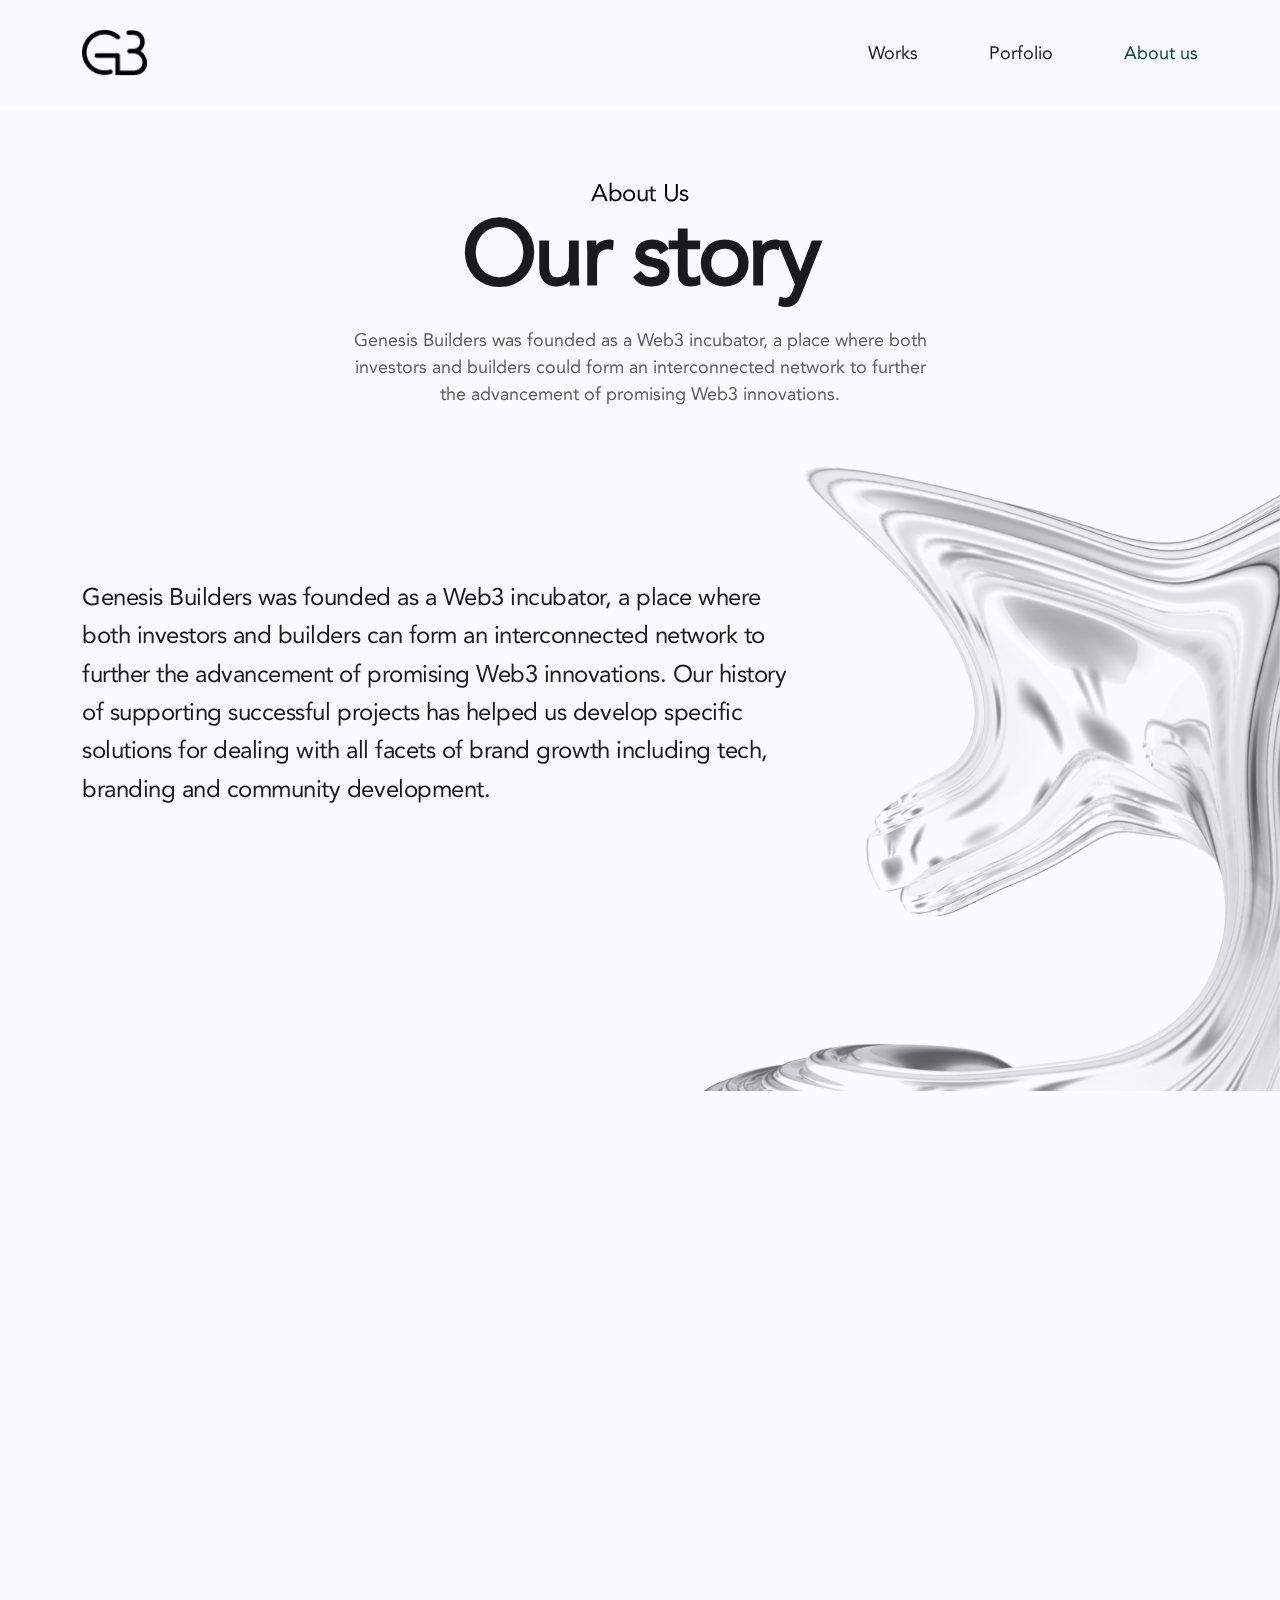
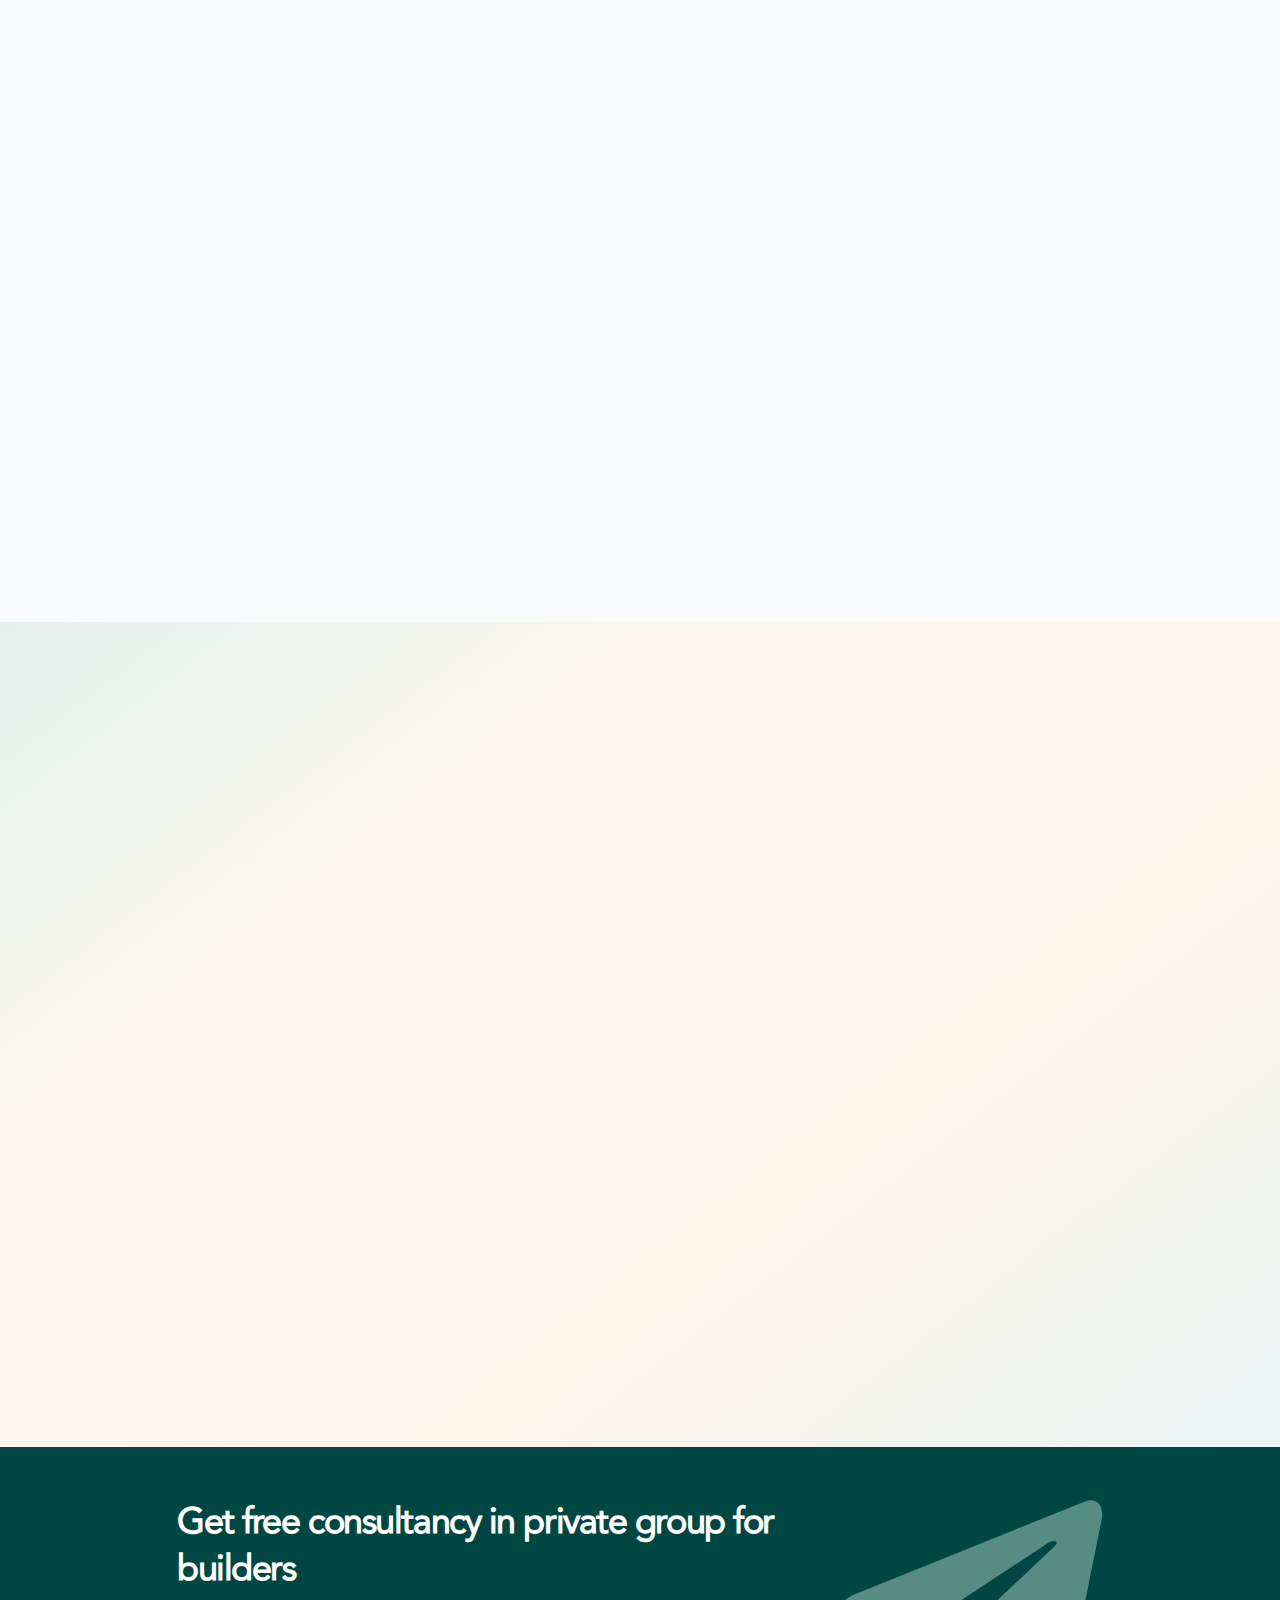
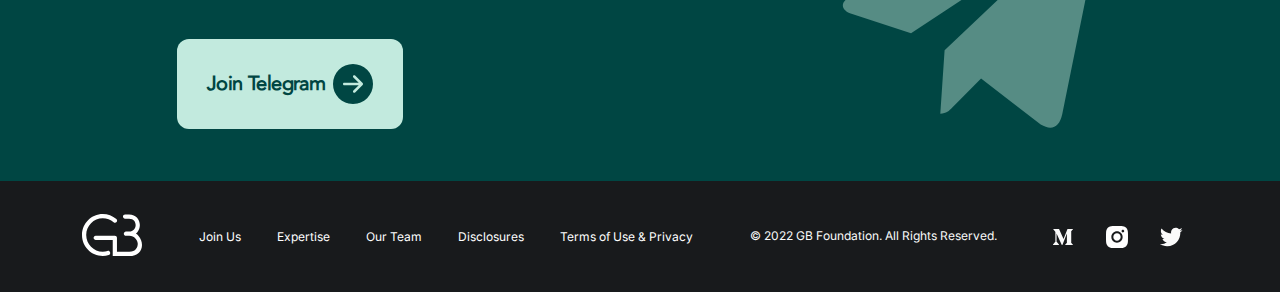
==== commit 381e026e: "fix: about page content #2" ====
--- a/about-us.html
+++ b/about-us.html
@@ -200,7 +200,7 @@
                     data-aos="fade-up"
                     data-aos-delay="100"
                   >
-                    Next milestone: Web3 Event Tracker
+                    Next milestone:<br class="d-none d-lg-block"/>Web3 Event Tracker
                   </div>
                   <div
                     class="gb-au-body"
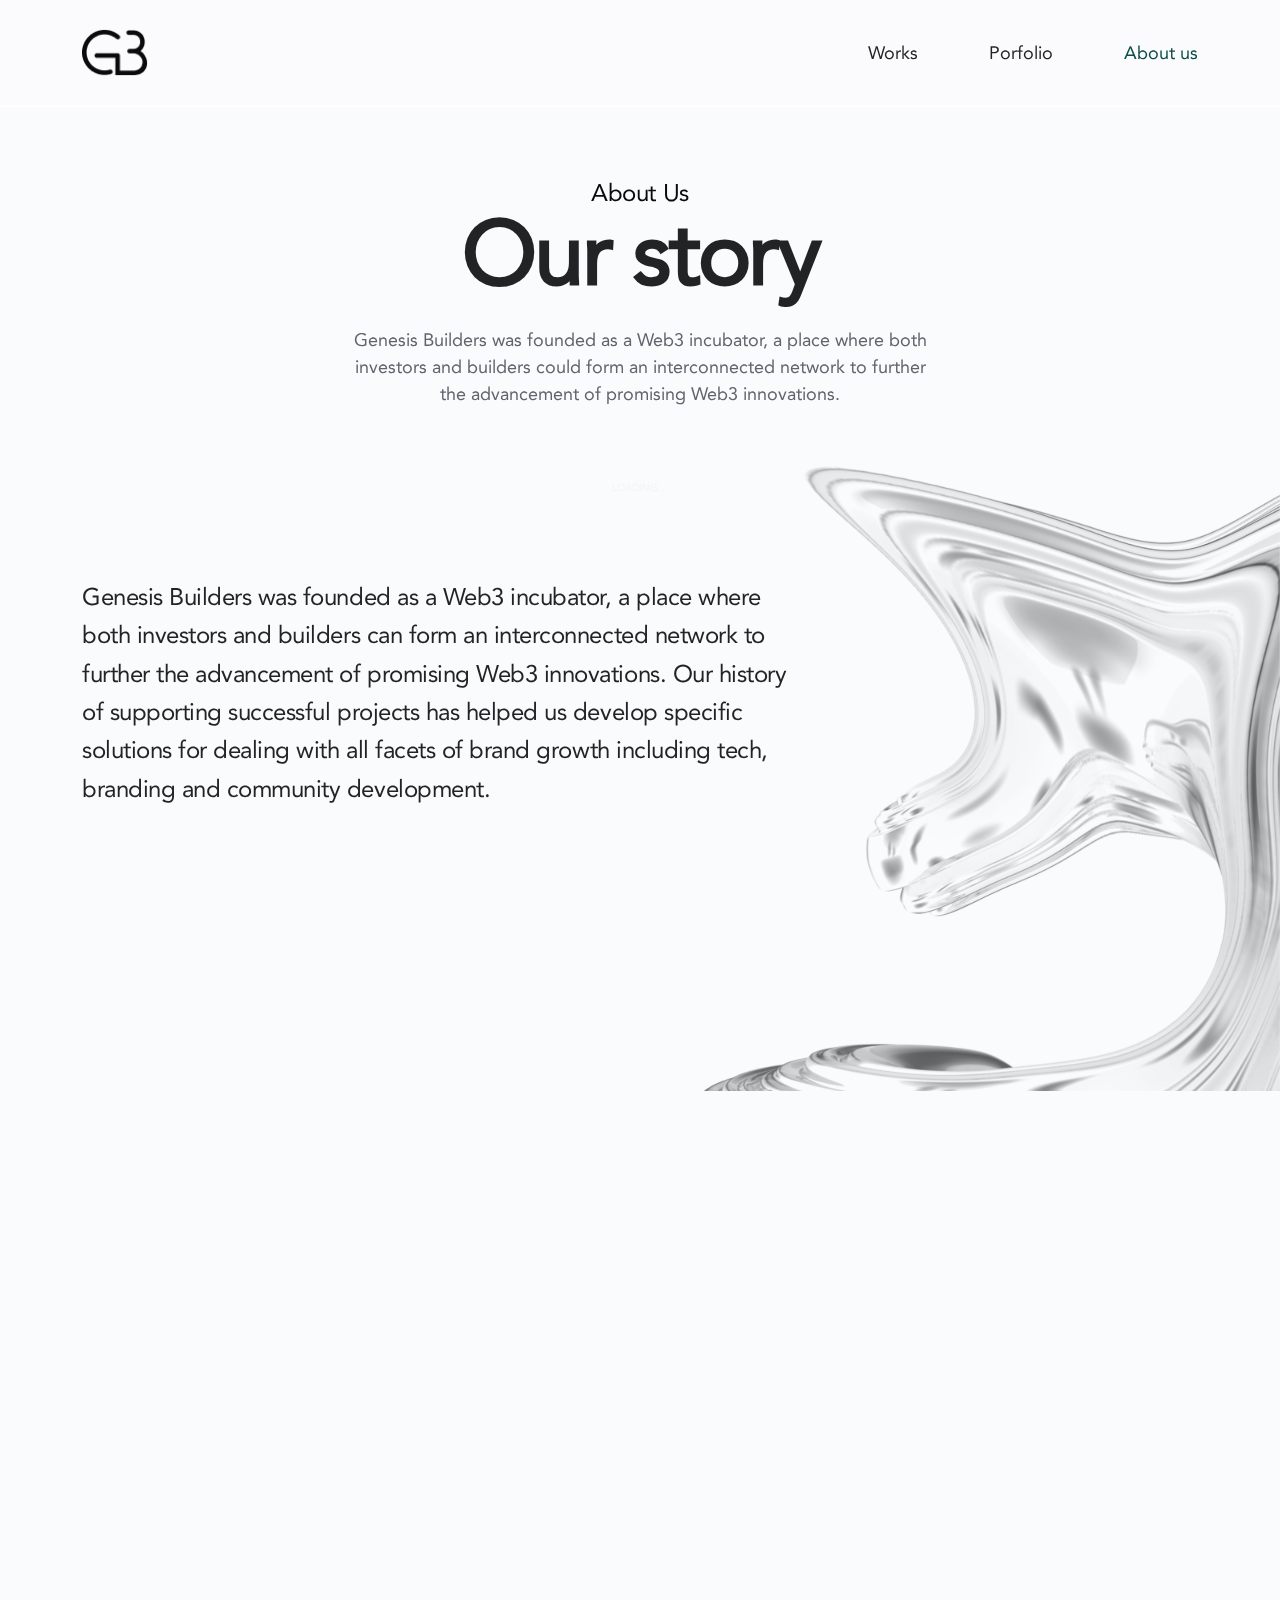
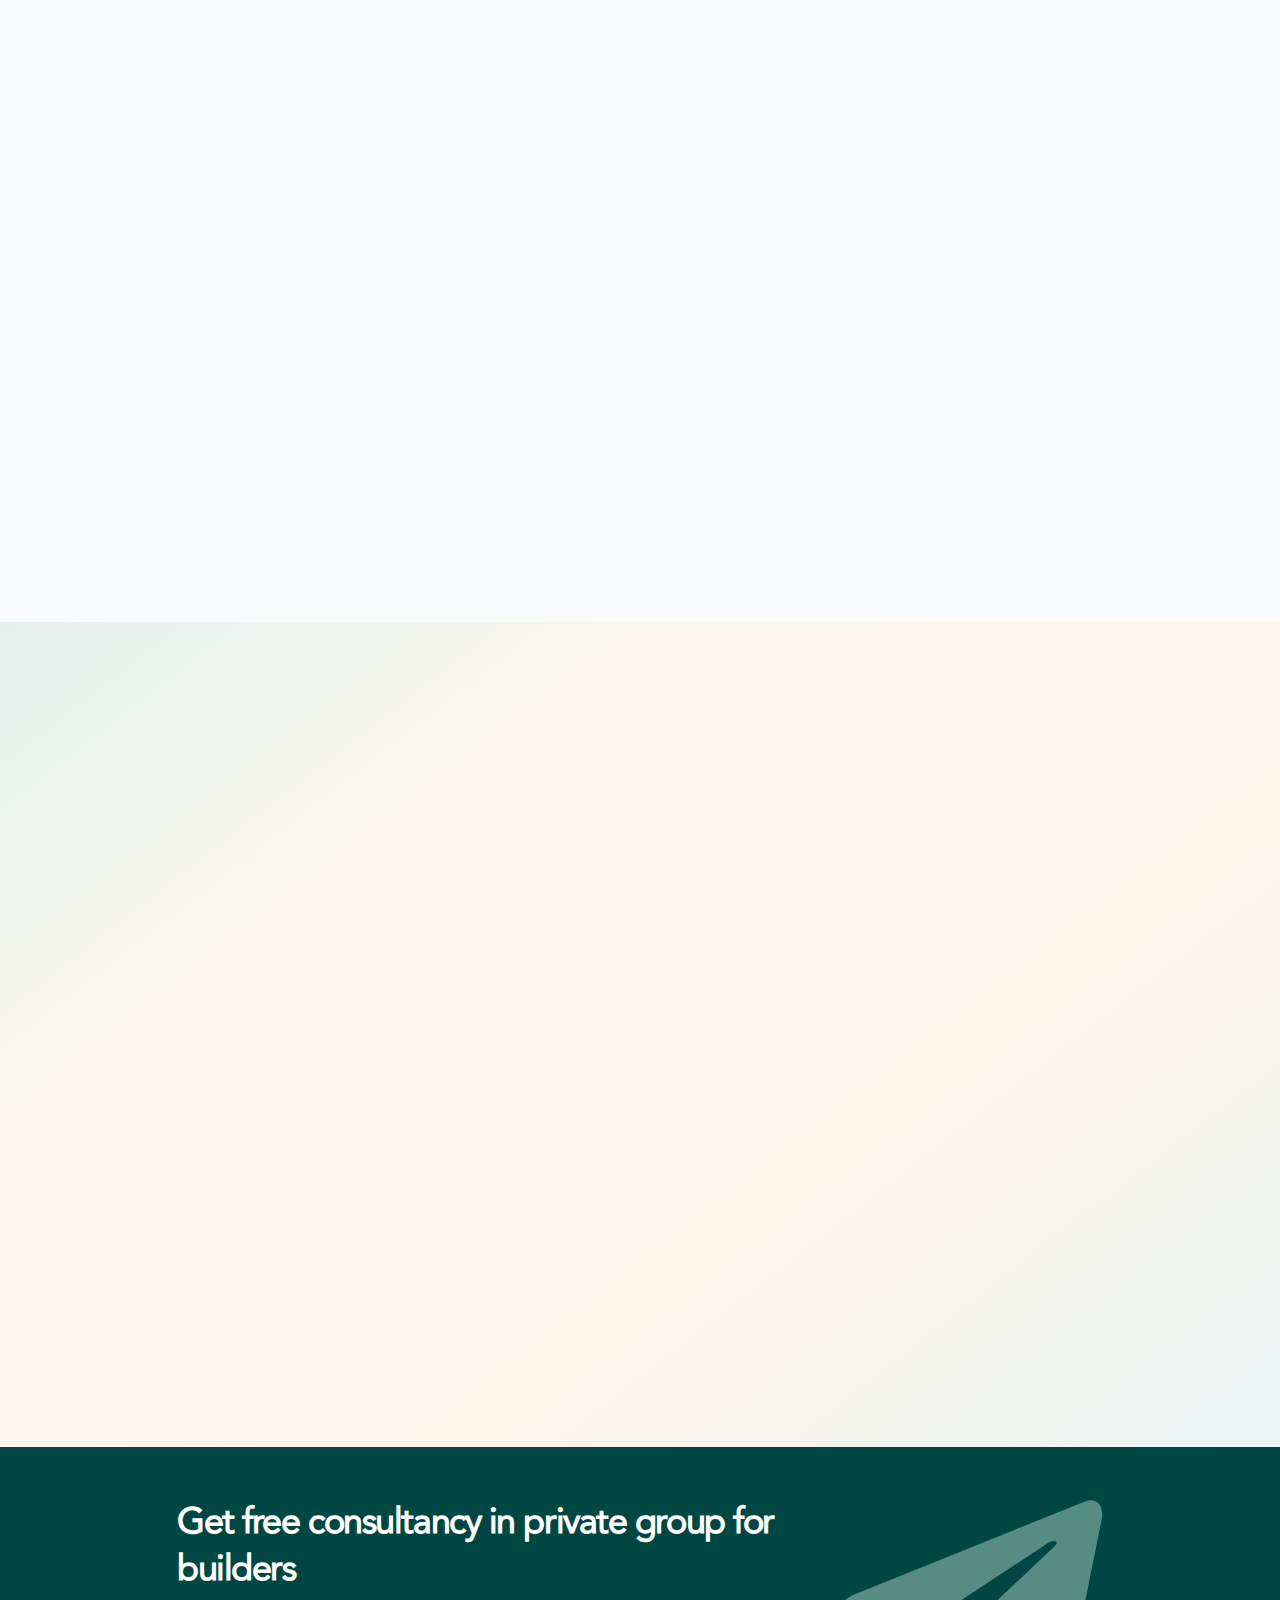
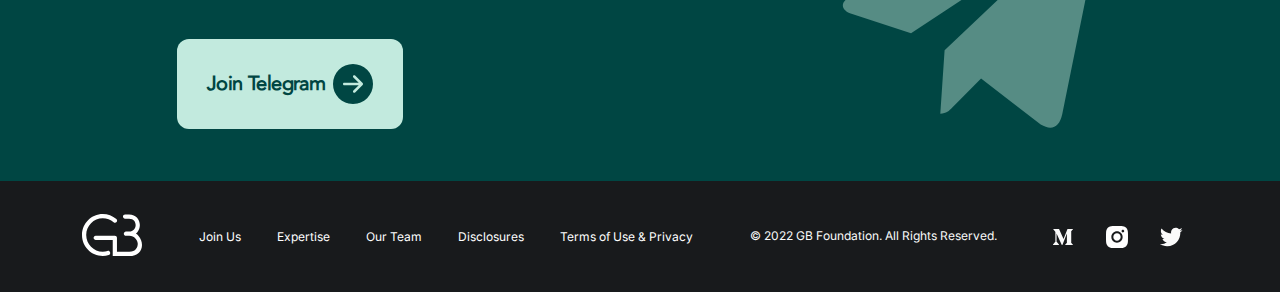
==== commit 348195bf: "fix: content #1" ====
--- a/about-us.html
+++ b/about-us.html
@@ -1,76 +1,105 @@
 <!DOCTYPE html>
 <html lang="en">
   <head>
-    <meta charset="utf-8" />
-    <link href="favicon.ico" rel="icon" />
+    <meta charset="utf-8" >
+    <link
+      href="favicon.ico"
+      rel="icon" >
     <title>About - GB Foundation</title>
     <!-- Search Engine -->
     <meta
       content="Genesis Builders is here to assist every type of enterprise, from the most promising start-ups to top brands and businesses in the world, with the next evolution of consumer behavior."
-      name="description"
-    />
+      name="description" >
     <meta
       content="https://gb-foundation.vercel.app/opengraph.png"
-      name="image"
-    />
+      name="image" >
     <!-- Schema.org for Google -->
-    <meta content="GB Foundation" itemprop="name" />
+    <meta
+      content="GB Foundation"
+      itemprop="name" >
     <meta
       content="Genesis Builders is here to assist every type of enterprise, from the most promising start-ups to top brands and businesses in the world, with the next evolution of consumer behavior."
-      itemprop="description"
-    />
+      itemprop="description" >
     <meta
       content="https://gb-foundation.vercel.app/opengraph.png"
-      itemprop="image"
-    />
+      itemprop="image" >
     <!-- Open Graph general (Facebook, Pinterest & Google+) -->
-    <meta content="GB Foundation" name="og:title" />
+    <meta
+      content="GB Foundation"
+      name="og:title" >
     <meta
       content="Genesis Builders is here to assist every type of enterprise, from the most promising start-ups to top brands and businesses in the world, with the next evolution of consumer behavior."
-      name="og:description"
-    />
+      name="og:description" >
     <meta
       content="https://gb-foundation.vercel.app/opengraph.png"
-      name="og:image"
-    />
-    <meta content="https://gb-foundation.vercel.app/" name="og:url" />
-    <meta content="GB Foundation" name="og:site_name" />
-    <meta content="en_US" name="og:locale" />
-    <meta content="website" name="og:type" />
-    <meta content="@gbfoundation" name="twitter:site" />
-    <meta content="summary_large_image" name="twitter:card" />
-    <meta content="GB Foundation" name="twitter:title" />
+      name="og:image" >
+    <meta
+      content="https://gb-foundation.vercel.app/"
+      name="og:url" >
+    <meta
+      content="GB Foundation"
+      name="og:site_name" >
+    <meta
+      content="en_US"
+      name="og:locale" >
+    <meta
+      content="website"
+      name="og:type" >
+    <meta
+      content="@gbfoundation"
+      name="twitter:site" >
+    <meta
+      content="summary_large_image"
+      name="twitter:card" >
+    <meta
+      content="GB Foundation"
+      name="twitter:title" >
     <meta
       content="Genesis Builders is here to assist every type of enterprise, from the most promising start-ups to top brands and businesses in the world, with the next evolution of consumer behavior."
-      name="twitter:description"
-    />
+      name="twitter:description" >
     <meta
       content="https://gb-foundation.vercel.app/opengraph.png"
-      name="twitter:image"
-    />
-    <meta content="401785937034606" name="fb:app_id" />
-    <meta content="width=device-width, initial-scale=1" name="viewport" />
-    <meta content="#fff" name="theme-color" />
-    <link href="logo192.png" rel="apple-touch-icon" />
+      name="twitter:image" >
+    <meta
+      content="401785937034606"
+      name="fb:app_id" >
+    <meta
+      content="width=device-width, initial-scale=1"
+      name="viewport" >
+    <meta
+      content="#fff"
+      name="theme-color" >
+    <link
+      href="logo192.png"
+      rel="apple-touch-icon" >
     <link
       href="https://cdn.jsdelivr.net/npm/bootstrap@5.2.0/dist/css/bootstrap.min.css"
-      rel="stylesheet"
-    />
-    <link href="https://fonts.cdnfonts.com/css/avenir" rel="stylesheet" />
+      rel="stylesheet" >
+    <link
+      href="https://fonts.cdnfonts.com/css/avenir"
+      rel="stylesheet" >
     <link
       href="https://fonts.googleapis.com/css2?family=Inter:wght@300;400;500;600;700;800;900&amp;display=swap"
-      rel="stylesheet"
-    />
-    <link href="assets/plugins/aos/aos.css" rel="stylesheet" />
-    <link href="assets/plugins/slick/slick.css" rel="stylesheet" />
-    <link href="assets/plugins/slick/slick-theme.css" rel="stylesheet" />
-    <link href="assets/fonts/Avenir/style.css" rel="stylesheet" />
-    <link href="assets/css/style.css" rel="stylesheet" />
+      rel="stylesheet" >
+    <link
+      href="assets/plugins/aos/aos.css"
+      rel="stylesheet" >
+    <link
+      href="assets/plugins/slick/slick.css"
+      rel="stylesheet" >
+    <link
+      href="assets/plugins/slick/slick-theme.css"
+      rel="stylesheet" >
+    <link
+      href="assets/fonts/Avenir/style.css"
+      rel="stylesheet" >
+    <link
+      href="assets/css/style.css"
+      rel="stylesheet" >
     <!-- Google tag (gtag.js) -->
     <script
       async
-      src="https://www.googletagmanager.com/gtag/js?id=G-9VPZ864VEZ"
-    ></script>
+      src="https://www.googletagmanager.com/gtag/js?id=G-9VPZ864VEZ"></script>
     <script>
       window.dataLayer = window.dataLayer || [];
 
@@ -85,7 +114,9 @@
 
   <body>
     <!-- begin loader -->
-    <div class="gb-loader-wrapper" id="GBLoader">
+    <div
+      class="gb-loader-wrapper"
+      id="GBLoader">
       <div class="gb-loader-element"></div>
       <div class="gb-loader-element"></div>
       <div class="gb-loader-element"></div>
@@ -97,8 +128,12 @@
     <!-- begin header -->
     <header class="gb-header">
       <div class="container d-flex align-items-center justify-content-between">
-        <a class="gb-brand" href="index.html">
-          <img alt="GB Foundation" src="assets/images/logo.png" />
+        <a
+          class="gb-brand"
+          href="index.html">
+          <img
+            alt="GB Foundation"
+            src="assets/images/logo.png" >
         </a>
         <div class="gb-header-toggle">
           <span></span>
@@ -110,7 +145,13 @@
           <ul>
             <li><a href="works.html">Works</a></li>
             <li><a href="portfolio.html">Porfolio</a></li>
-            <li><a class="active" href="about-us.html">About us</a></li>
+            <li>
+              <a
+                class="active"
+                href="about-us.html"
+                >About us</a
+              >
+            </li>
           </ul>
         </div>
       </div>
@@ -122,15 +163,24 @@
       <div class="gb-page-content gb-about-us">
         <div class="gb-page-banner">
           <div class="container">
-            <div class="gb-page-subtitle" data-aos="fade-up">About Us</div>
-            <h1 class="gb-page-title" data-aos="fade-up" data-aos-delay="100">
+            <div
+              class="gb-page-subtitle"
+              data-aos="fade-up"
+              data-aos-once="true">
+              About Us
+            </div>
+            <h1
+              class="gb-page-title"
+              data-aos="fade-up"
+              data-aos-delay="100"
+              data-aos-once="true">
               Our story
             </h1>
             <div
               class="gb-page-description"
               data-aos="fade-up"
               data-aos-delay="200"
-            >
+              data-aos-once="true">
               Genesis Builders was founded as a Web3 incubator, a place where
               both investors and builders could form an interconnected network
               to further the advancement of promising Web3 innovations.
@@ -139,7 +189,10 @@
         </div>
         <div class="gb-au-story">
           <div class="container">
-            <div class="gb-au-story-body" data-aos="fade-up">
+            <div
+              class="gb-au-story-body"
+              data-aos="fade-up"
+              data-aos-once="true">
               Genesis Builders was founded as a Web3 incubator, a place where
               both investors and builders can form an interconnected network to
               further the advancement of promising Web3 innovations. Our history
@@ -154,14 +207,17 @@
             <div class="container">
               <div class="row">
                 <div class="col-lg-6 order-lg-1 order-2">
-                  <div class="gb-au-title" data-aos="fade-up">
+                  <div
+                    class="gb-au-title"
+                    data-aos="fade-up"
+                    data-aos-once="true">
                     Find your next big move
                   </div>
                   <div
                     class="gb-au-body"
                     data-aos="fade-up"
                     data-aos-delay="100"
-                  >
+                    data-aos-once="true">
                     Genesis Builders is here to build brands that represent
                     creativity, innovation and bring user benefit through
                     investment and comprehensive support services from
@@ -176,8 +232,8 @@
                     class="gb-au-image"
                     data-aos="fade-up"
                     data-aos-delay="200"
-                    src="assets/images/about-us/find-your-next-big-move.svg"
-                  />
+                    data-aos-once="true"
+                    src="assets/images/about-us/find-your-next-big-move.svg" >
                 </div>
               </div>
             </div>
@@ -191,24 +247,24 @@
                     alt="Milestone 1: Media DAO"
                     class="gb-au-image"
                     data-aos="fade-up"
-                    src="assets/images/about-us/next-step-towards-DAO.svg"
-                  />
+                    data-aos-once="true"
+                    src="assets/images/about-us/next-step-towards-DAO.svg" >
                 </div>
                 <div class="col-lg-6 ps-lg-5">
                   <div
                     class="gb-au-title"
                     data-aos="fade-up"
                     data-aos-delay="100"
-                  >
-                    Next milestone:<br class="d-none d-lg-block"/>Web3 Event Tracker
+                    data-aos-once="true">
+                    Milestone 1: GB Tools
                   </div>
                   <div
                     class="gb-au-body"
                     data-aos="fade-up"
                     data-aos-delay="200"
-                  >
-                    Web3 focused Eventbrite - Browse, register, chat, and
-                    schedule meetings, with the right people, all in one place!
+                    data-aos-once="true">
+                    GB builds tools to help every type of Web3 builder grow! Our products: Growth Discord Framework, GB Web3 Event Tracker, Web3 Job Seeker,… <br>
+                    The GB Web3 Event Tracker is coming in Q1 2023!
                   </div>
                 </div>
               </div>
@@ -217,7 +273,10 @@
 
           <div class="gb-au-teams">
             <div class="container">
-              <div class="gb-au-teams-title" data-aos="fade-up">
+              <div
+                class="gb-au-teams-title"
+                data-aos="fade-up"
+                data-aos-once="true">
                 <span>Our Team</span>
               </div>
               <div class="row align-items-stretch">
@@ -226,14 +285,13 @@
                     class="gb-au-team d-flex flex-column"
                     data-aos="fade-up"
                     data-aos-delay="100"
-                  >
+                    data-aos-once="true">
                     <div class="gb-au-team-info">
                       <div class="gb-au-team-image">
                         <div class="gb-au-team-avatar">
                           <img
                             alt="MINH DOAN"
-                            src="assets/images/teams/minh-doan.jpg"
-                          />
+                            src="assets/images/teams/minh-doan.jpg" >
                         </div>
                       </div>
                       <div class="gb-au-team-name">MINH DOAN</div>
@@ -246,12 +304,10 @@
                     <div class="gb-au-team-contact">
                       <a
                         href="https://www.linkedin.com/in/daywednes/"
-                        target="_blank"
-                      >
+                        target="_blank">
                         <img
                           alt="linkedin"
-                          src="assets/images/icons/linkedin.svg"
-                        />
+                          src="assets/images/icons/linkedin.svg" >
                       </a>
                     </div>
                   </div>
@@ -262,14 +318,13 @@
                     class="gb-au-team d-flex flex-column h-100 justify-content-between"
                     data-aos="fade-up"
                     data-aos-delay="400"
-                  >
+                    data-aos-once="true">
                     <div class="gb-au-team-info">
                       <div class="gb-au-team-image">
                         <div class="gb-au-team-avatar">
                           <img
                             alt="RONGJIAN LAN"
-                            src="assets/images/teams/rongjian-lan.jpg"
-                          />
+                            src="assets/images/teams/rongjian-lan.jpg" >
                         </div>
                       </div>
                       <div class="gb-au-team-name">RONGJIAN LAN</div>
@@ -281,12 +336,10 @@
                     <div class="gb-au-team-contact">
                       <a
                         href="https://www.linkedin.com/in/rongjianlan/"
-                        target="_blank"
-                      >
+                        target="_blank">
                         <img
                           alt="linkedin"
-                          src="assets/images/icons/linkedin.svg"
-                        />
+                          src="assets/images/icons/linkedin.svg" >
                       </a>
                     </div>
                   </div>
@@ -297,14 +350,13 @@
                     class="gb-au-team d-flex flex-column h-100 justify-content-between"
                     data-aos="fade-up"
                     data-aos-delay="300"
-                  >
+                    data-aos-once="true">
                     <div class="gb-au-team-info">
                       <div class="gb-au-team-image">
                         <div class="gb-au-team-avatar">
                           <img
                             alt="KATE P."
-                            src="assets/images/teams/kate.jpg"
-                          />
+                            src="assets/images/teams/kate.jpg" >
                         </div>
                       </div>
                       <div class="gb-au-team-name">KATE P.</div>
@@ -316,12 +368,10 @@
                     <div class="gb-au-team-contact">
                       <a
                         href="https://www.linkedin.com/in/kate-pham-trinh-10a031131/"
-                        target="_blank"
-                      >
+                        target="_blank">
                         <img
                           alt="linkedin"
-                          src="assets/images/icons/linkedin.svg"
-                        />
+                          src="assets/images/icons/linkedin.svg" >
                       </a>
                     </div>
                   </div>
@@ -332,14 +382,13 @@
                     class="gb-au-team d-flex flex-column h-100 justify-content-between"
                     data-aos="fade-up"
                     data-aos-delay="200"
-                  >
+                    data-aos-once="true">
                     <div class="gb-au-team-info">
                       <div class="gb-au-team-image">
                         <div class="gb-au-team-avatar">
                           <img
                             alt="CHAO MA"
-                            src="assets/images/teams/chao-ma.jpg"
-                          />
+                            src="assets/images/teams/chao-ma.jpg" >
                         </div>
                       </div>
                       <div class="gb-au-team-name">CHAO MA</div>
@@ -352,12 +401,10 @@
                     <div class="gb-au-team-contact">
                       <a
                         href="https://www.linkedin.com/in/mc8305/"
-                        target="_blank"
-                      >
+                        target="_blank">
                         <img
                           alt="linkedin"
-                          src="assets/images/icons/linkedin.svg"
-                        />
+                          src="assets/images/icons/linkedin.svg" >
                       </a>
                     </div>
                   </div>
@@ -377,20 +424,20 @@
           <div class="row justify-content-center align-items-center">
             <div class="col-lg-7 col-md-9">
               <h3>Get free consultancy in private group for builders</h3>
-              <a href="https://t.me/genesisbuilderscommunity" target="_blank">
+              <a
+                href="https://t.me/genesisbuilderscommunity"
+                target="_blank">
                 <span>Join Telegram</span>
                 <svg
                   fill="none"
                   height="40"
                   viewBox="0 0 40 40"
                   width="40"
-                  xmlns="http://www.w3.org/2000/svg"
-                >
+                  xmlns="http://www.w3.org/2000/svg">
                   <g clip-path="url(#clip0_755_1672)">
                     <path
                       d="M20 -8.74228e-07C25.3043 -1.10609e-06 30.3914 2.10713 34.1421 5.85786C37.8929 9.60859 40 14.6957 40 20C40 25.3043 37.8929 30.3914 34.1421 34.1421C30.3914 37.8929 25.3043 40 20 40C14.6957 40 9.60859 37.8929 5.85786 34.1421C2.10714 30.3914 -6.42368e-07 25.3043 -8.74228e-07 20C-1.10609e-06 14.6957 2.10714 9.60859 5.85786 5.85786C9.60859 2.10714 14.6957 -6.42368e-07 20 -8.74228e-07ZM11.25 18.75C10.9185 18.75 10.6005 18.8817 10.3661 19.1161C10.1317 19.3505 10 19.6685 10 20C10 20.3315 10.1317 20.6495 10.3661 20.8839C10.6005 21.1183 10.9185 21.25 11.25 21.25L25.7325 21.25L20.365 26.615C20.1303 26.8497 19.9984 27.1681 19.9984 27.5C19.9984 27.8319 20.1303 28.1503 20.365 28.385C20.5997 28.6197 20.9181 28.7516 21.25 28.7516C21.5819 28.7516 21.9003 28.6197 22.135 28.385L29.635 20.885C29.7514 20.7689 29.8438 20.6309 29.9068 20.4791C29.9698 20.3272 30.0022 20.1644 30.0022 20C30.0022 19.8356 29.9698 19.6728 29.9068 19.5209C29.8438 19.3691 29.7514 19.2311 29.635 19.115L22.135 11.615C21.9003 11.3803 21.5819 11.2484 21.25 11.2484C20.9181 11.2484 20.5997 11.3803 20.365 11.615C20.1303 11.8497 19.9984 12.1681 19.9984 12.5C19.9984 12.8319 20.1303 13.1503 20.365 13.385L25.7325 18.75L11.25 18.75Z"
-                      fill="#004643"
-                    />
+                      fill="#004643" />
                   </g>
                   <defs>
                     <clipPath id="clip0_755_1672">
@@ -398,8 +445,7 @@
                         fill="white"
                         height="40"
                         transform="translate(0 40) rotate(-90)"
-                        width="40"
-                      />
+                        width="40" />
                     </clipPath>
                   </defs>
                 </svg>
@@ -409,8 +455,7 @@
               <img
                 alt="telegram"
                 class="img-fluid"
-                src="assets/images/telegram.svg"
-              />
+                src="assets/images/telegram.svg" >
             </div>
           </div>
         </div>
@@ -419,7 +464,9 @@
         <div class="container">
           <div class="gb-footer-bottom-inner">
             <div class="gb-footer-logo">
-              <img alt="GB" src="assets/images/logo-sm-white.svg" />
+              <img
+                alt="GB"
+                src="assets/images/logo-sm-white.svg" >
             </div>
             <div class="gb-footer-menu">
               <ul>
@@ -438,25 +485,28 @@
                 <li>
                   <a
                     href="https://medium.com/@genesisbuilders.web3"
-                    target="_blank"
-                  >
-                    <img alt="medium" src="assets/images/icons/medium.svg" />
+                    target="_blank">
+                    <img
+                      alt="medium"
+                      src="assets/images/icons/medium.svg" >
                   </a>
                 </li>
                 <li>
                   <a
                     href="https://www.instagram.com/thegb.xyz/ "
-                    target="_blank"
-                  >
+                    target="_blank">
                     <img
                       alt="instagram"
-                      src="assets/images/icons/instagram.svg"
-                    />
+                      src="assets/images/icons/instagram.svg" >
                   </a>
                 </li>
                 <li>
-                  <a href="https://twitter.com/GBFoundationHQ" target="_blank">
-                    <img alt="twitter" src="assets/images/icons/twitter.svg" />
+                  <a
+                    href="https://twitter.com/GBFoundationHQ"
+                    target="_blank">
+                    <img
+                      alt="twitter"
+                      src="assets/images/icons/twitter.svg" >
                   </a>
                 </li>
               </ul>
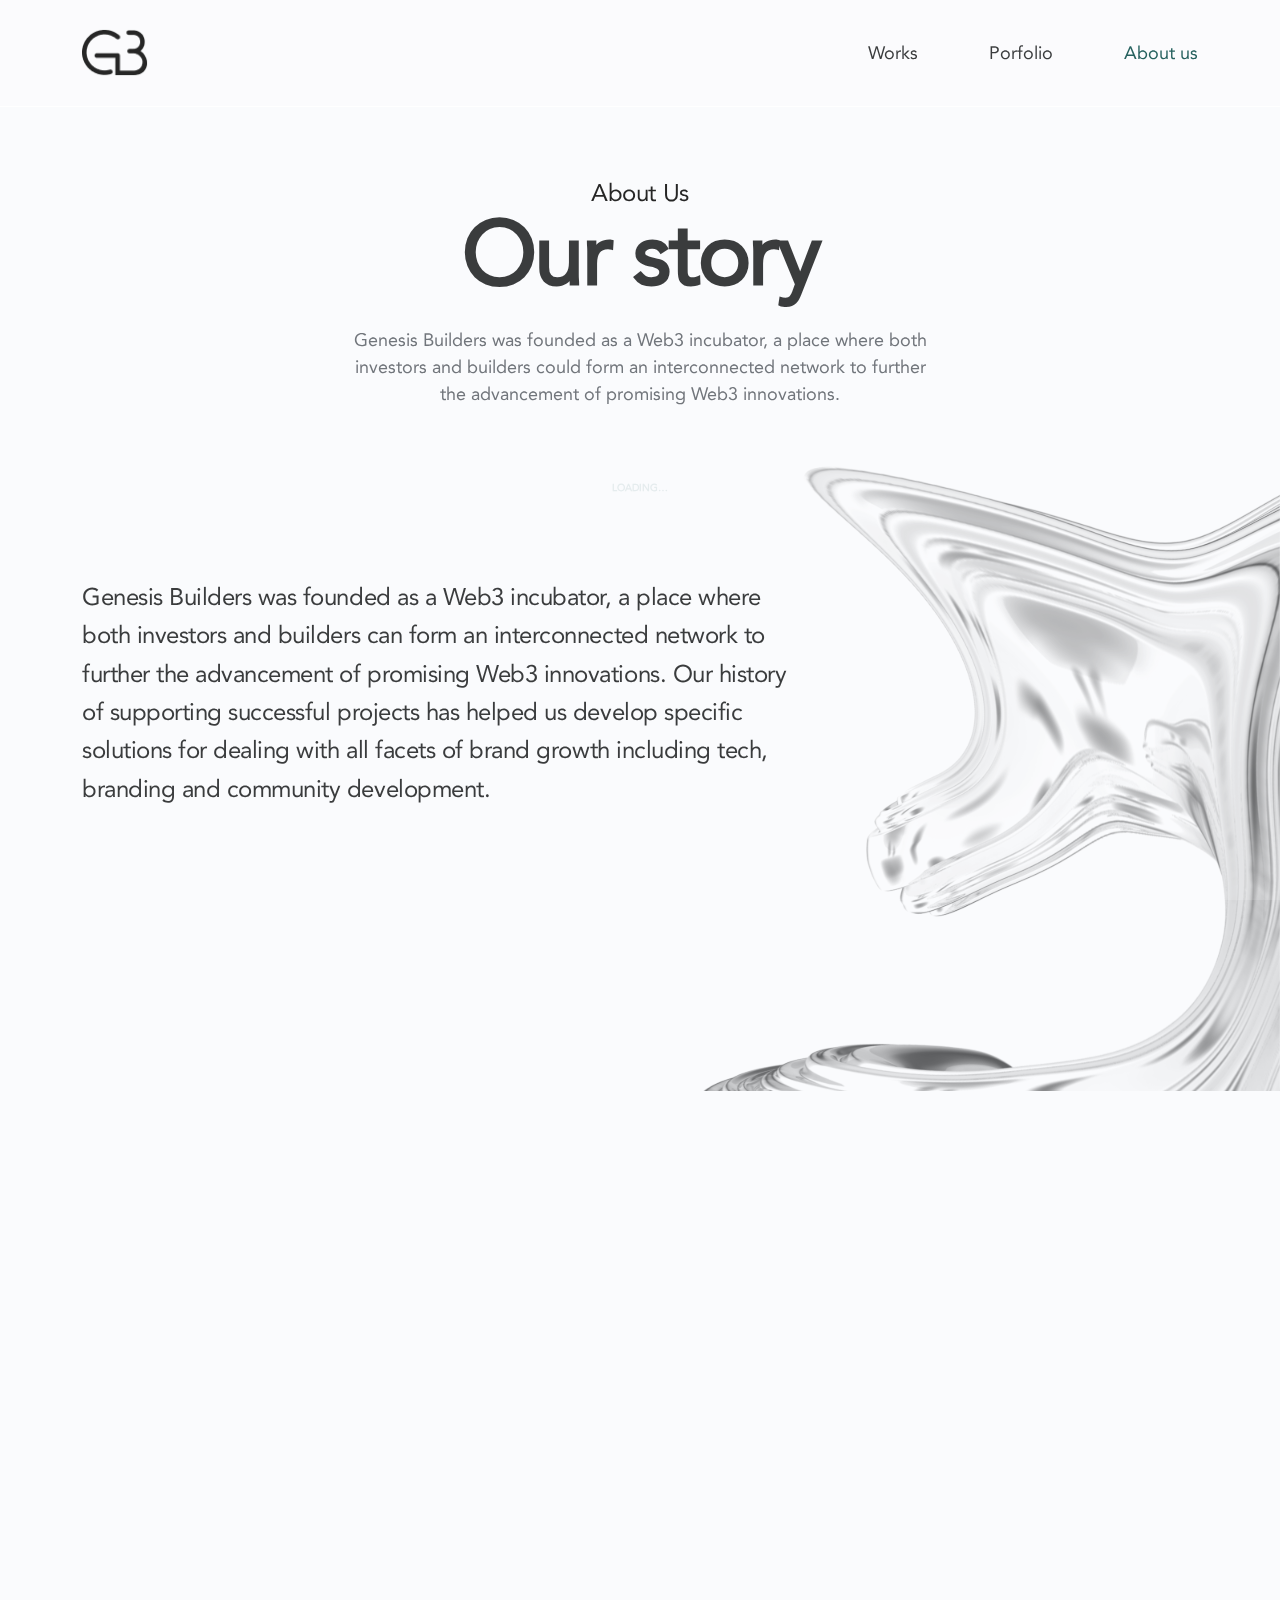
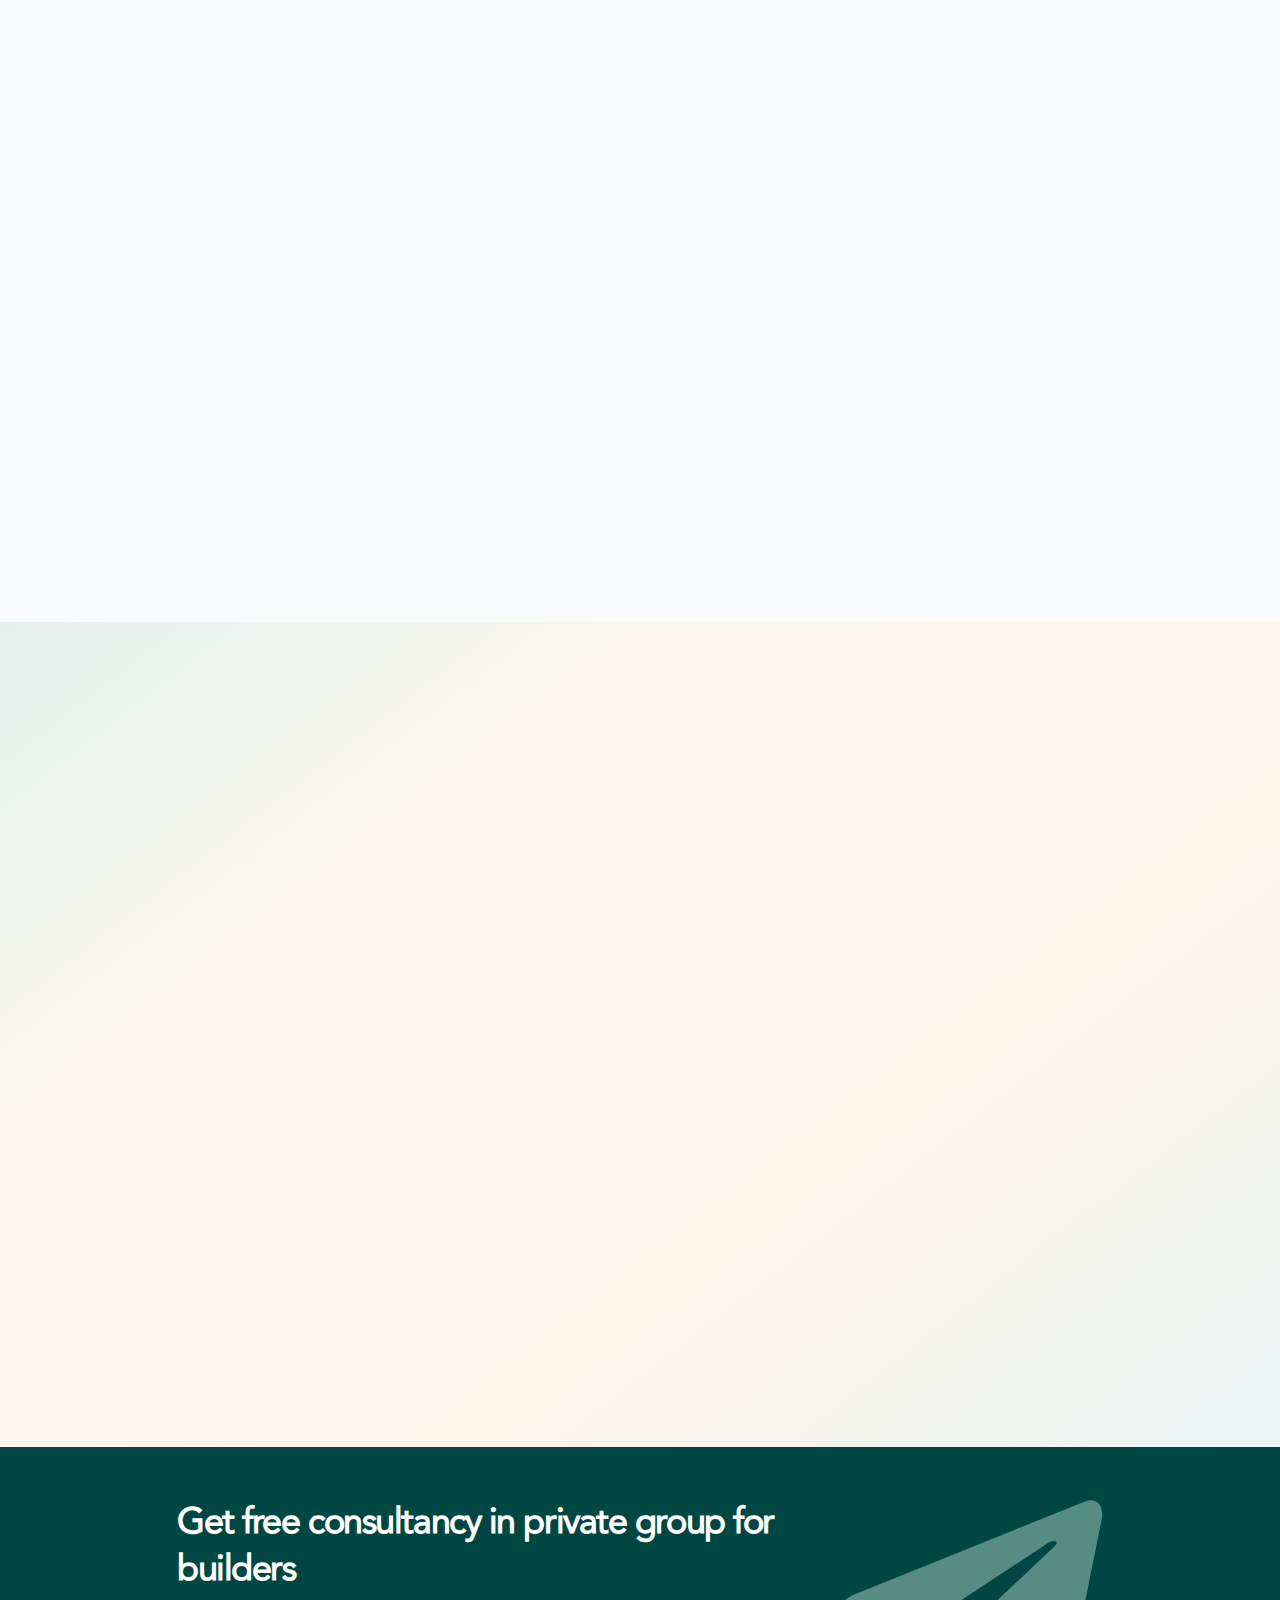
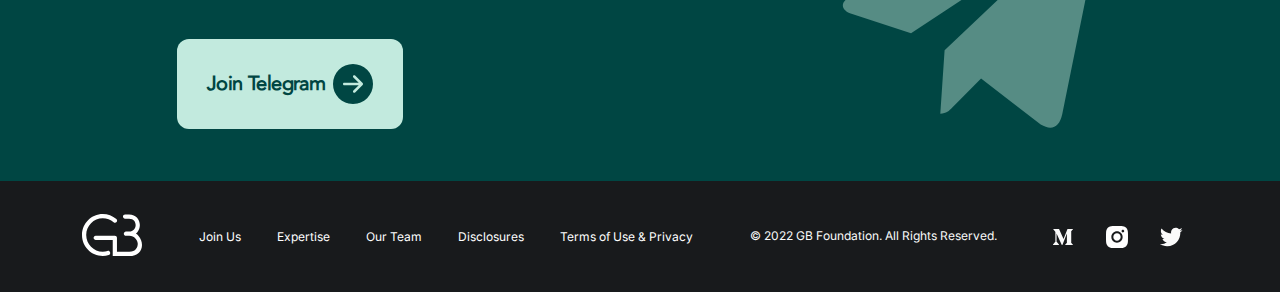
==== commit e41d1a35: "fix: content #2" ====
--- a/about-us.html
+++ b/about-us.html
@@ -263,8 +263,19 @@
                     data-aos="fade-up"
                     data-aos-delay="200"
                     data-aos-once="true">
-                    GB builds tools to help every type of Web3 builder grow! Our products: Growth Discord Framework, GB Web3 Event Tracker, Web3 Job Seeker,… <br>
-                    The GB Web3 Event Tracker is coming in Q1 2023!
+                    <p>
+                      GB builds tools to help every type of Web3 builder grow!
+                    </p>
+                    <p>
+                      Our products:
+                      <a
+                        href="https://bit.ly/3If9fcD"
+                        target="_blank"
+                        style="color: inherit", "font-style: italic"
+                        >GB Planning Tool Box</a
+                      >
+                      , GB Web3 Event Tracker, Web3 Job Seeker,…
+                    </p>
                   </div>
                 </div>
               </div>
--- a/assets/css/style.css
+++ b/assets/css/style.css
@@ -1314,6 +1314,11 @@
   font-size: 16px;
   line-height: 150%;
   color: #595e65;
+}
+
+.gb-about-us .gb-au-content .gb-au-body a {
+  color: inherit;
+  font-style: italic;
 }
 .gb-about-us .gb-au-content .gb-au-image {
   width: 100%;
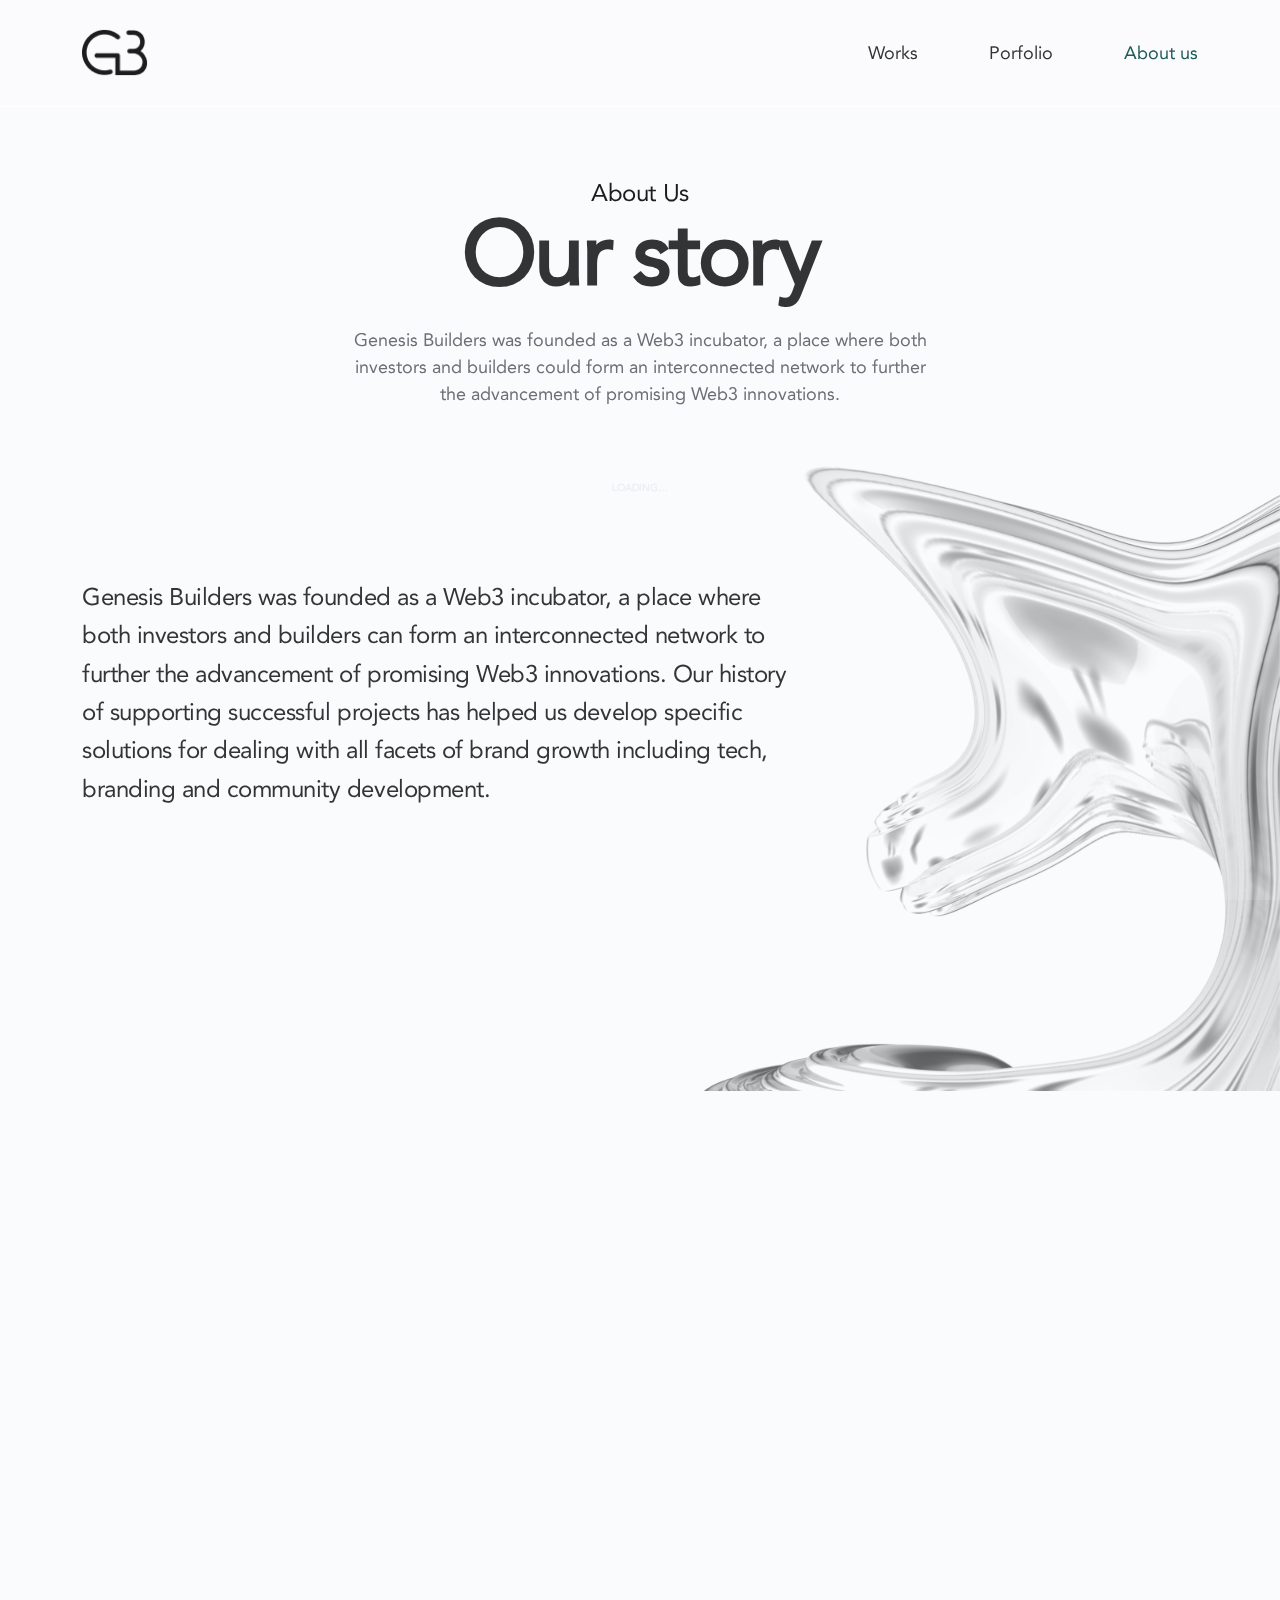
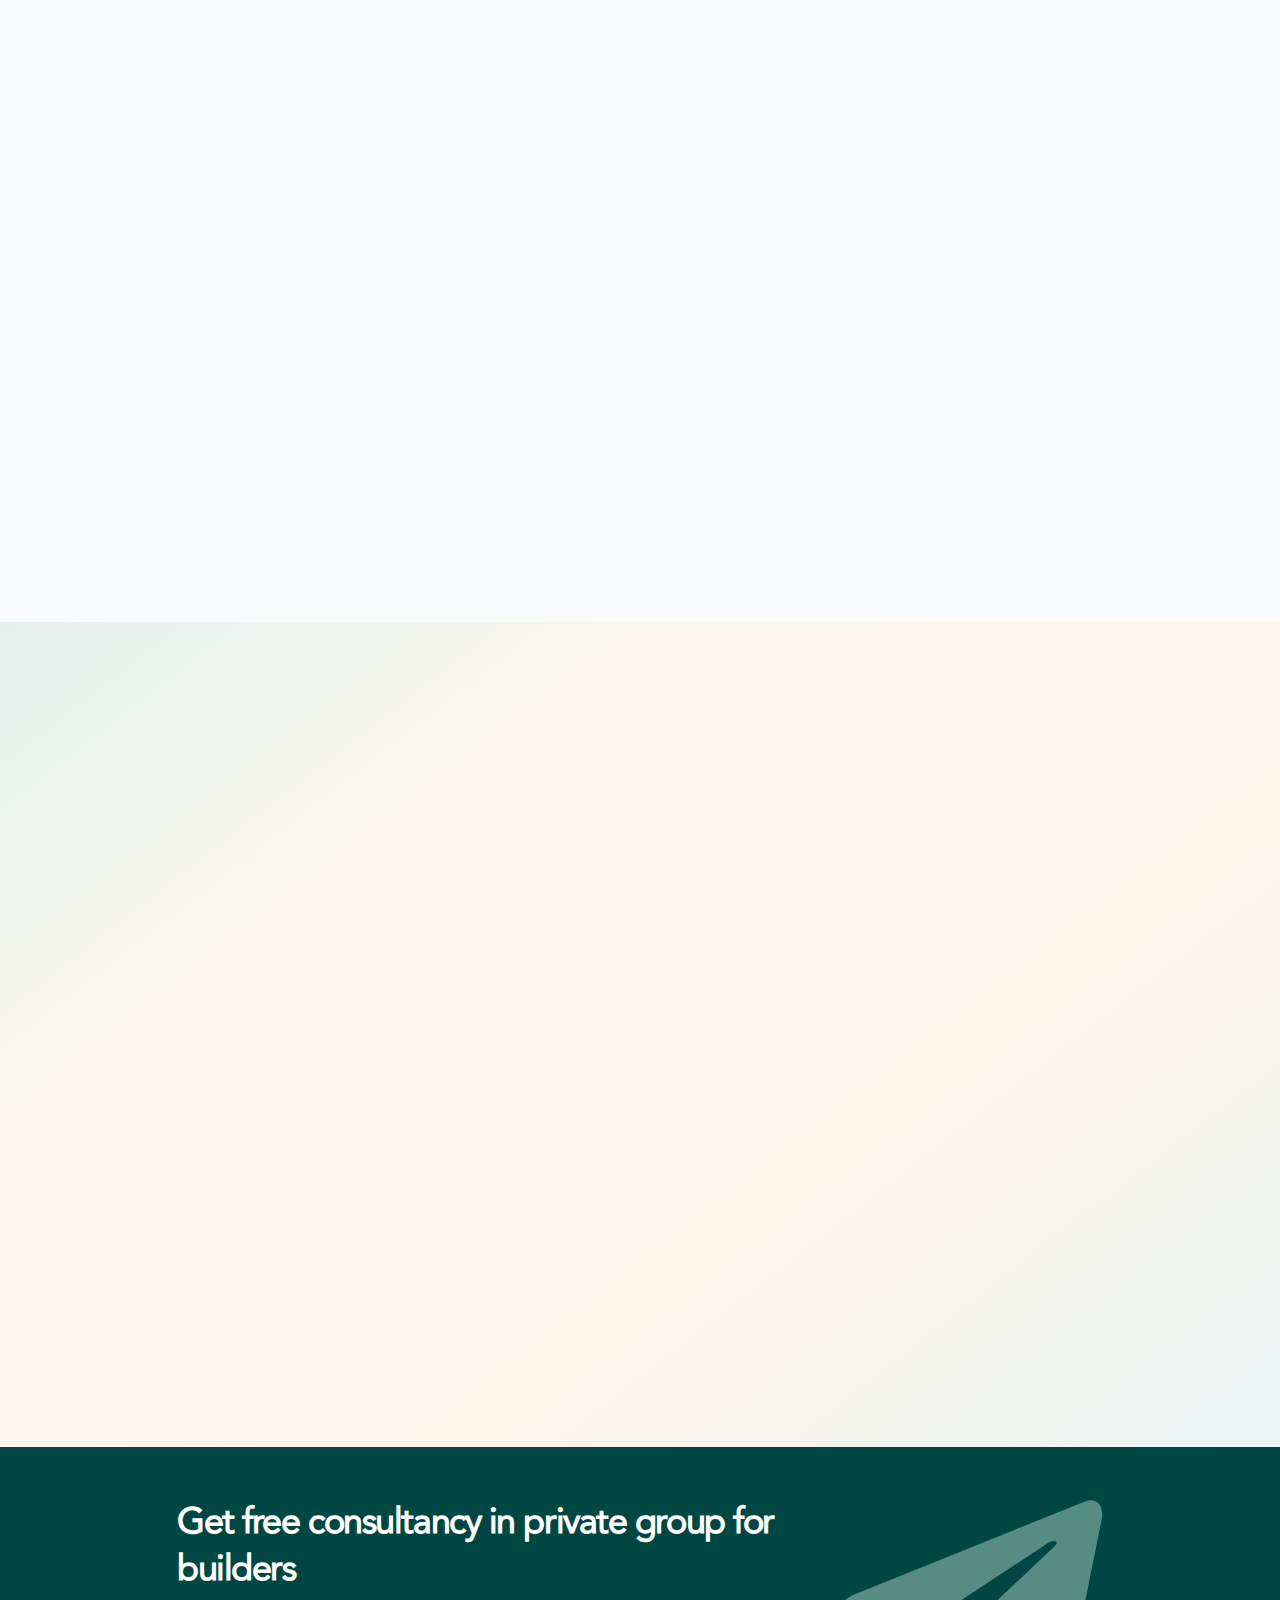
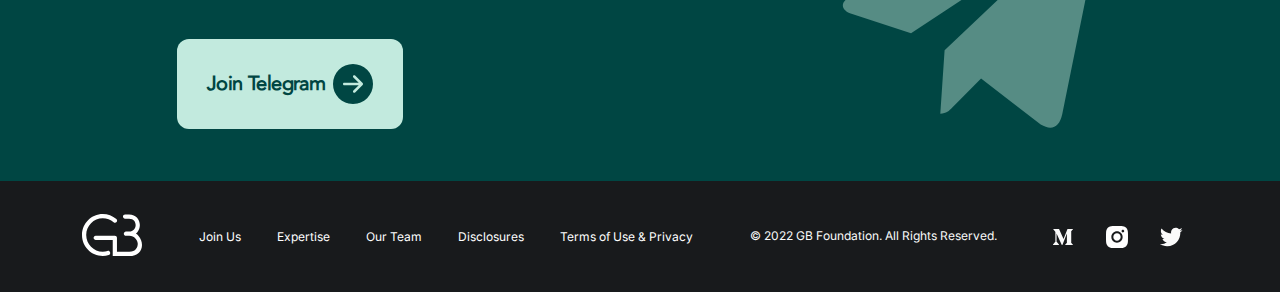
==== commit 2124510d: "fix: content #3" ====
--- a/about-us.html
+++ b/about-us.html
@@ -271,7 +271,6 @@
                       <a
                         href="https://bit.ly/3If9fcD"
                         target="_blank"
-                        style="color: inherit", "font-style: italic"
                         >GB Planning Tool Box</a
                       >
                       , GB Web3 Event Tracker, Web3 Job Seeker,…
